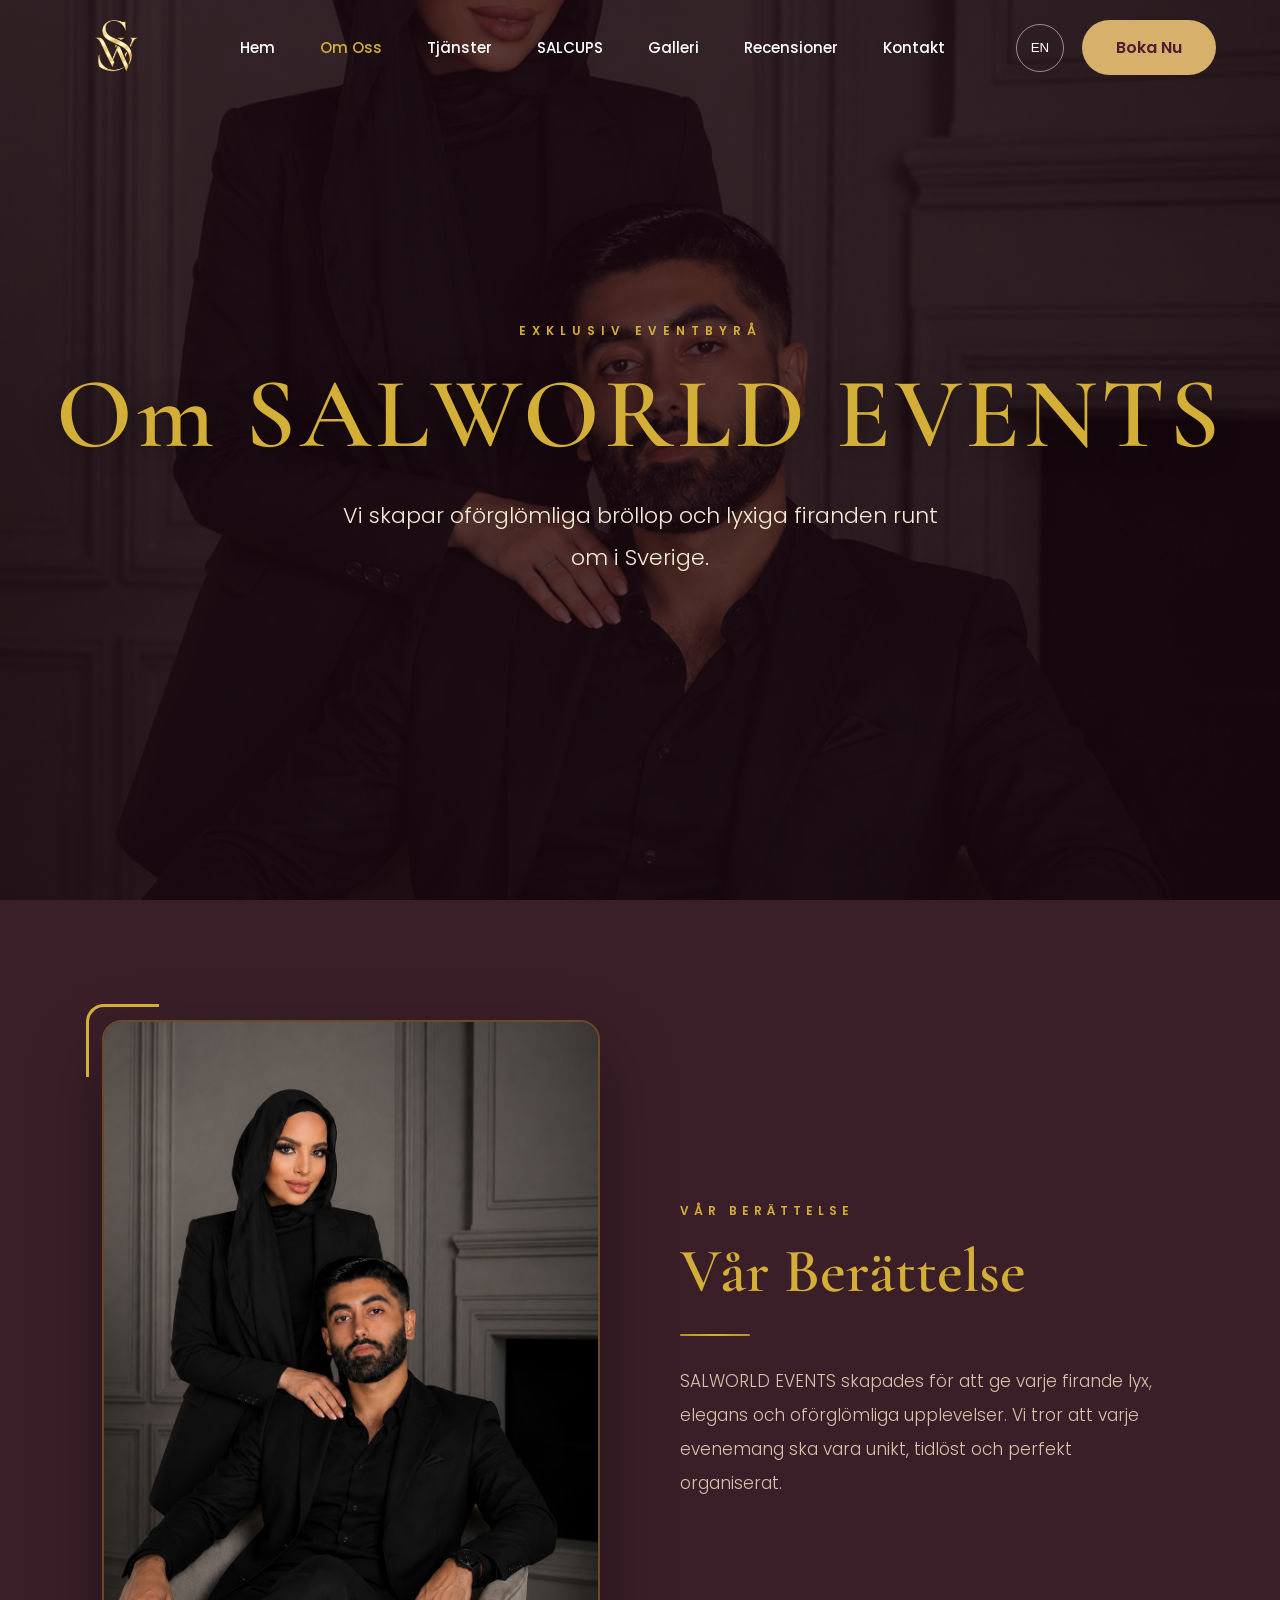
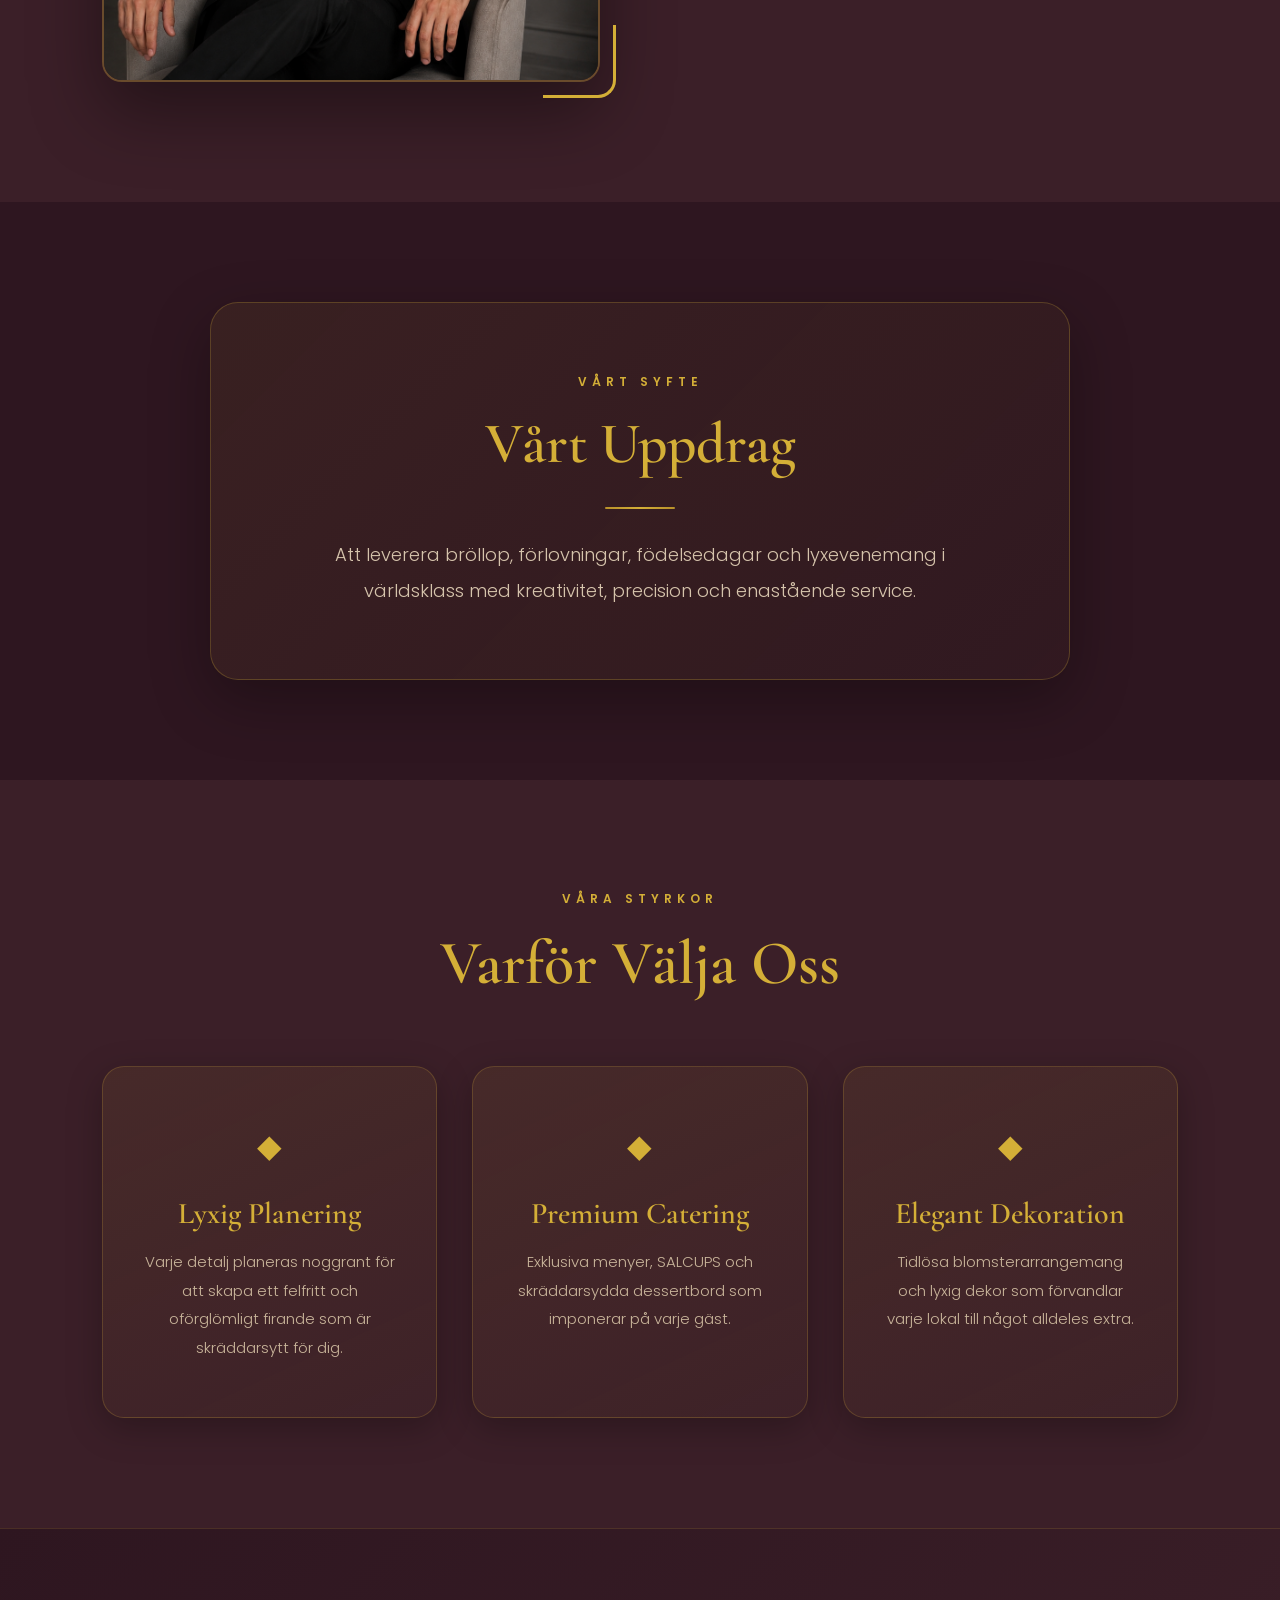
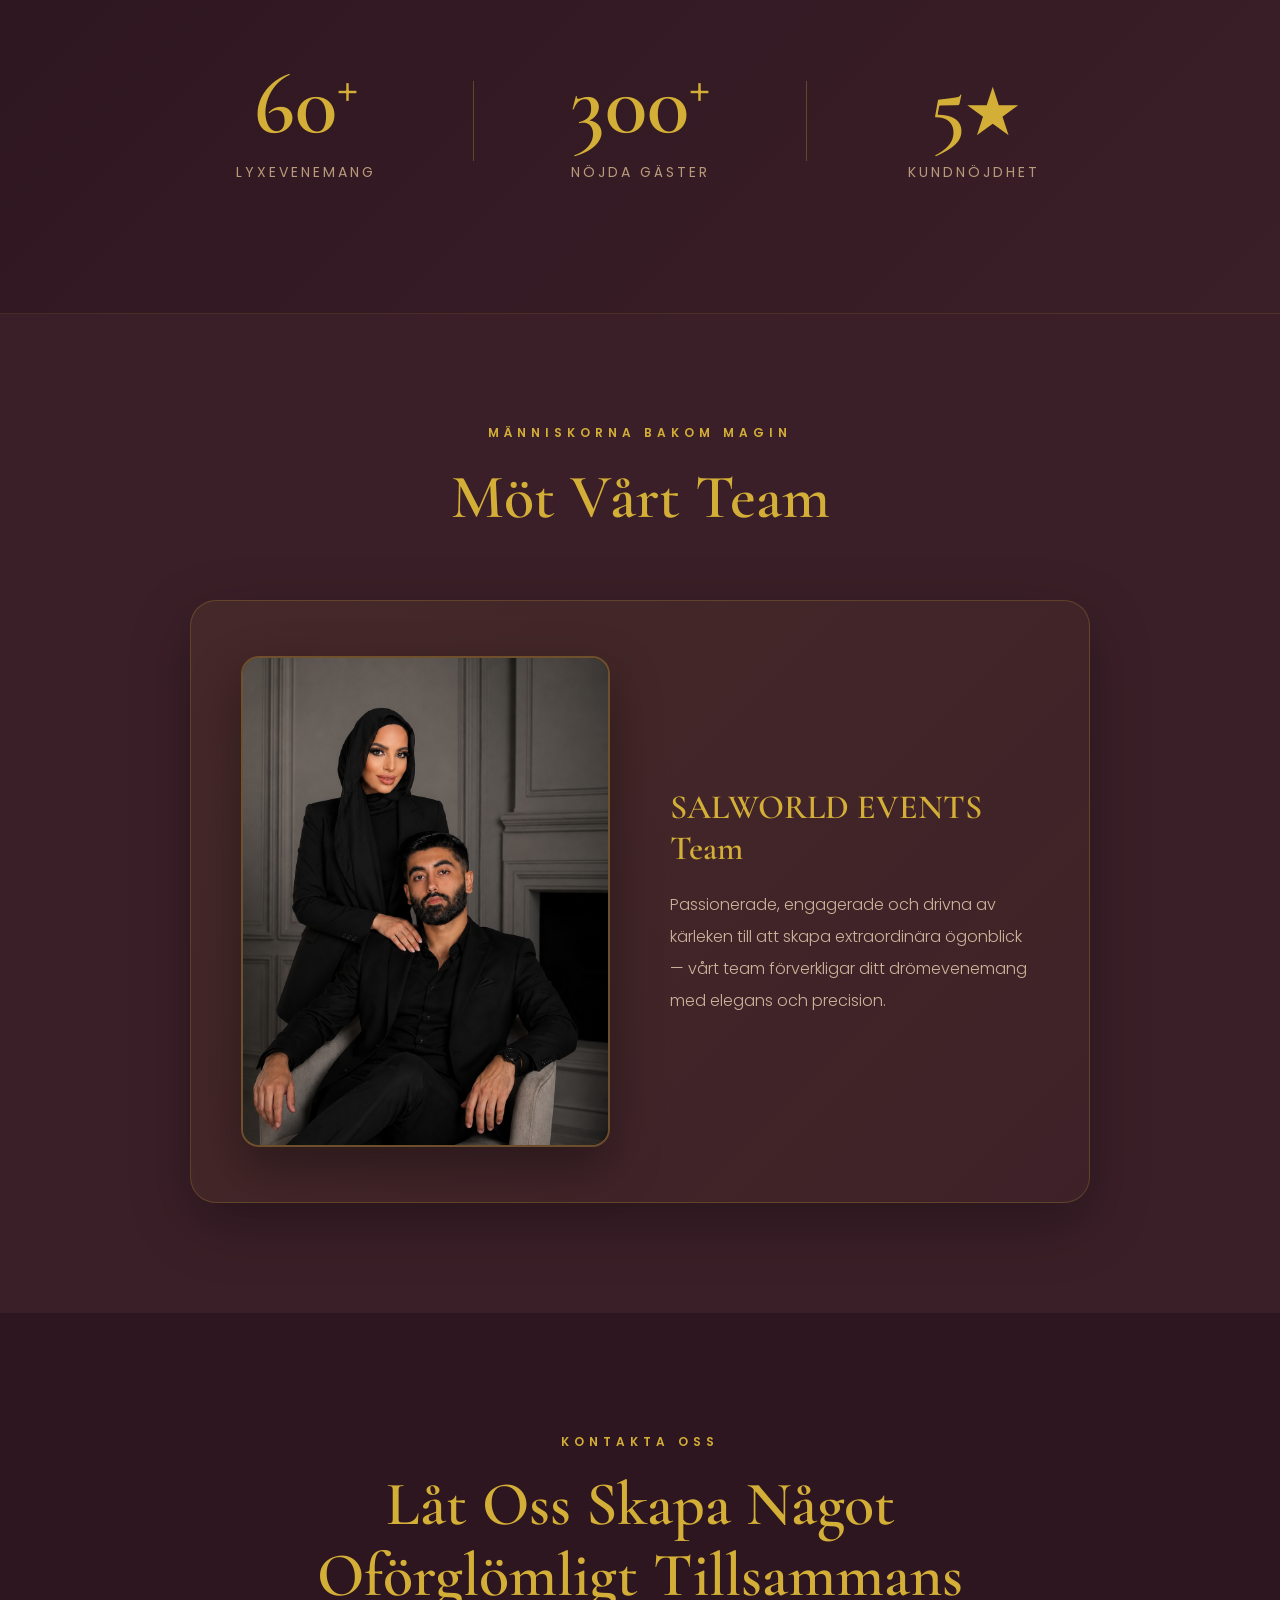
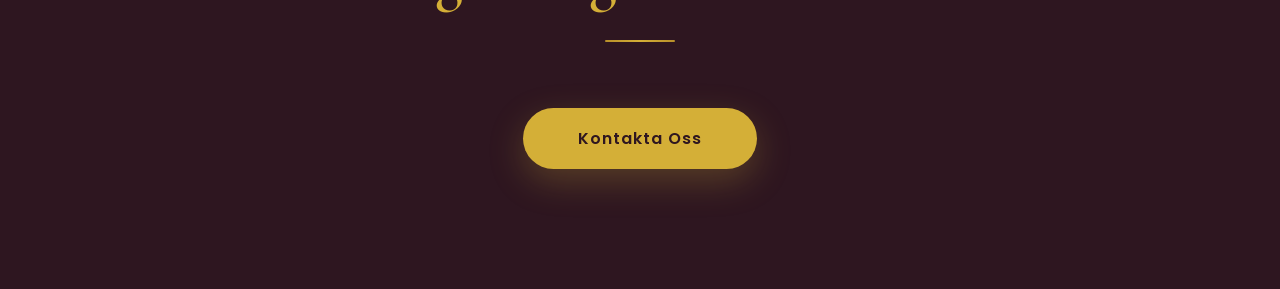
==== about.html @ 83ea6704 "Make Swedish the default site language and add English toggle" ====
<!DOCTYPE html>
<html lang="sv">

<head>
    <meta charset="UTF-8">
    <meta name="viewport" content="width=device-width, initial-scale=1.0">
    <title>Om Oss | SALWORLD EVENTS</title>
    <link rel="preconnect" href="https://fonts.googleapis.com">
    <link rel="preconnect" href="https://fonts.gstatic.com" crossorigin>
    <link href="https://fonts.googleapis.com/css2?family=Cormorant+Garamond:ital,wght@0,300;0,400;0,500;0,600;0,700;1,400&family=Poppins:wght@300;400;500;600&display=swap" rel="stylesheet">
    <link rel="stylesheet" href="css/style.css">
    <link rel="stylesheet" href="css/about.css">
</head>

<body data-lang="sv">

    <!-- HEADER -->
    <header id="header" class="header">
        <div class="container">

            <a href="index.html" class="logo">
                <img src="images/logo.png" alt="SALWORLD EVENTS">
            </a>

            <nav class="navbar" id="nav">
                <a href="index.html" data-sv="Hem" data-en="Home">Hem</a>
                <a href="about.html" class="active" data-sv="Om Oss" data-en="About Us">Om Oss</a>
                <a href="services.html" data-sv="Tjänster" data-en="Services">Tjänster</a>
                <a href="salcups.html" data-sv="SALCUPS" data-en="SALCUPS">SALCUPS</a>
                <a href="gallery.html" data-sv="Galleri" data-en="Gallery">Galleri</a>
                <a href="reviews.html" data-sv="Recensioner" data-en="Reviews">Recensioner</a>
                <a href="contact.html" data-sv="Kontakt" data-en="Contact">Kontakt</a>
            </nav>

            <div class="header-right">
                <button class="language-btn" id="language-toggle" type="button" aria-label="Switch language">EN</button>
                <a href="contact.html" class="book-btn" data-sv="Boka Nu" data-en="Book Now">Boka Nu</a>
            </div>

        </div>
    </header>

    <!-- 1. HERO -->
    <section class="ab-hero">
        <div class="ab-hero-overlay"></div>
        <div class="ab-hero-content reveal">
            <span class="ab-hero-eyebrow" data-sv="EXKLUSIV EVENTBYRÅ" data-en="LUXURY EVENT COMPANY">EXKLUSIV EVENTBYRÅ</span>
            <h1 data-sv="Om SALWORLD EVENTS" data-en="About SALWORLD EVENTS">Om SALWORLD EVENTS</h1>
            <p data-sv="Vi skapar oförglömliga bröllop och lyxiga firanden runt om i Sverige." data-en="We create unforgettable weddings and luxury celebrations across Sweden.">Vi skapar oförglömliga bröllop och lyxiga firanden runt om i Sverige.</p>
        </div>
    </section>

    <!-- 2. OUR STORY -->
    <section class="ab-story">
        <div class="ab-story-inner">

            <div class="ab-story-img reveal">
                <img src="images/general-manager.jpg" alt="Grundare">
            </div>

            <div class="ab-story-text reveal">
                <span class="ab-eyebrow" data-sv="VÅR BERÄTTELSE" data-en="OUR STORY">VÅR BERÄTTELSE</span>
                <h2 data-sv="Vår Berättelse" data-en="Our Story">Vår Berättelse</h2>
                <div class="ab-gold-line"></div>
                <p data-sv="SALWORLD EVENTS skapades för att ge varje firande lyx, elegans och oförglömliga upplevelser. Vi tror att varje evenemang ska vara unikt, tidlöst och perfekt organiserat." data-en="SALWORLD EVENTS was created to bring luxury, elegance and unforgettable experiences to every celebration. We believe every event should be unique, timeless and perfectly organized.">
                    SALWORLD EVENTS skapades för att ge varje firande lyx, elegans och oförglömliga
                    upplevelser. Vi tror att varje evenemang ska vara unikt, tidlöst och perfekt organiserat.
                </p>
            </div>

        </div>
    </section>

    <!-- 3. OUR MISSION -->
    <section class="ab-mission">
        <div class="ab-mission-card reveal">
            <span class="ab-eyebrow" data-sv="VÅRT SYFTE" data-en="OUR PURPOSE">VÅRT SYFTE</span>
            <h2 data-sv="Vårt Uppdrag" data-en="Our Mission">Vårt Uppdrag</h2>
            <div class="ab-gold-line"></div>
            <p data-sv="Att leverera bröllop, förlovningar, födelsedagar och lyxevenemang i världsklass med kreativitet, precision och enastående service." data-en="To deliver world-class weddings, engagements, birthdays and luxury events with creativity, precision and exceptional service.">
                Att leverera bröllop, förlovningar, födelsedagar och lyxevenemang i världsklass
                med kreativitet, precision och enastående service.
            </p>
        </div>
    </section>

    <!-- 4. WHY CHOOSE US -->
    <section class="ab-why">

        <div class="ab-section-header reveal">
            <span class="ab-eyebrow" data-sv="VÅRA STYRKOR" data-en="OUR STRENGTHS">VÅRA STYRKOR</span>
            <h2 data-sv="Varför Välja Oss" data-en="Why Choose Us">Varför Välja Oss</h2>
        </div>

        <div class="ab-why-grid">

            <div class="ab-why-card reveal">
                <div class="ab-why-icon">&#9670;</div>
                <h3 data-sv="Lyxig Planering" data-en="Luxury Planning">Lyxig Planering</h3>
                <p data-sv="Varje detalj planeras noggrant för att skapa ett felfritt och oförglömligt firande som är skräddarsytt för dig." data-en="Every detail is meticulously planned to create a flawless, unforgettable celebration tailored to you.">
                    Varje detalj planeras noggrant för att skapa ett felfritt och
                    oförglömligt firande som är skräddarsytt för dig.
                </p>
            </div>

            <div class="ab-why-card reveal">
                <div class="ab-why-icon">&#9670;</div>
                <h3 data-sv="Premium Catering" data-en="Premium Catering">Premium Catering</h3>
                <p data-sv="Exklusiva menyer, SALCUPS och skräddarsydda dessertbord som imponerar på varje gäst." data-en="Exquisite menus, SALCUPS and bespoke dessert tables crafted to delight every guest.">
                    Exklusiva menyer, SALCUPS och skräddarsydda dessertbord som
                    imponerar på varje gäst.
                </p>
            </div>

            <div class="ab-why-card reveal">
                <div class="ab-why-icon">&#9670;</div>
                <h3 data-sv="Elegant Dekoration" data-en="Elegant Decoration">Elegant Dekoration</h3>
                <p data-sv="Tidlösa blomsterarrangemang och lyxig dekor som förvandlar varje lokal till något alldeles extra." data-en="Timeless floral arrangements and luxury décor that transform every venue into something extraordinary.">
                    Tidlösa blomsterarrangemang och lyxig dekor som förvandlar
                    varje lokal till något alldeles extra.
                </p>
            </div>

        </div>

    </section>

    <!-- 5. NUMBERS -->
    <section class="ab-numbers">

        <div class="ab-numbers-inner">

            <div class="ab-stat reveal">
                <div class="ab-stat-number">
                    <span class="counter" data-target="100">0</span><span class="ab-plus">+</span>
                </div>
                <p data-sv="Lyxevenemang" data-en="Luxury Events">Lyxevenemang</p>
            </div>

            <div class="ab-stat-divider"></div>

            <div class="ab-stat reveal">
                <div class="ab-stat-number">
                    <span class="counter" data-target="500">0</span><span class="ab-plus">+</span>
                </div>
                <p data-sv="Nöjda Gäster" data-en="Happy Guests">Nöjda Gäster</p>
            </div>

            <div class="ab-stat-divider"></div>

            <div class="ab-stat reveal">
                <div class="ab-stat-number">
                    <span>5</span><span class="ab-star">&#9733;</span>
                </div>
                <p data-sv="Kundnöjdhet" data-en="Customer Satisfaction">Kundnöjdhet</p>
            </div>

        </div>

    </section>

    <!-- 6. MEET OUR TEAM -->
    <section class="ab-team">

        <div class="ab-section-header reveal">
            <span class="ab-eyebrow" data-sv="MÄNNISKORNA BAKOM MAGIN" data-en="THE PEOPLE BEHIND THE MAGIC">MÄNNISKORNA BAKOM MAGIN</span>
            <h2 data-sv="Möt Vårt Team" data-en="Meet Our Team">Möt Vårt Team</h2>
        </div>

        <div class="ab-team-card reveal">
            <div class="ab-team-img">
                <img src="images/general-manager.jpg" alt="Grundare">
            </div>
            <div class="ab-team-desc">
                <h3 data-sv="SALWORLD EVENTS Team" data-en="SALWORLD EVENTS Team">SALWORLD EVENTS Team</h3>
                <p data-sv="Passionerade, engagerade och drivna av kärleken till att skapa extraordinära ögonblick — vårt team förverkligar ditt drömevenemang med elegans och precision." data-en="Passionate, dedicated and driven by a love for creating extraordinary moments — our team brings your dream event to life with elegance and precision.">
                    Passionerade, engagerade och drivna av kärleken till att skapa extraordinära
                    ögonblick — vårt team förverkligar ditt drömevenemang med elegans och precision.
                </p>
            </div>
        </div>

    </section>

    <!-- 7. CTA -->
    <section class="ab-cta">
        <div class="ab-cta-inner reveal">
            <span class="ab-eyebrow" data-sv="KONTAKTA OSS" data-en="GET IN TOUCH">KONTAKTA OSS</span>
            <h2 data-sv="Låt Oss Skapa Något Oförglömligt Tillsammans" data-en="Let's Create Something Unforgettable Together">Låt Oss Skapa Något Oförglömligt Tillsammans</h2>
            <div class="ab-gold-line"></div>
            <a href="contact.html" class="ab-cta-btn" data-sv="Kontakta Oss" data-en="Contact Us">Kontakta Oss</a>
        </div>
    </section>

    <script src="js/script.js"></script>

    <script>
        // Counter animation
        function animateCounters() {
            document.querySelectorAll('.counter').forEach(function(el) {
                var target = parseInt(el.getAttribute('data-target'), 10);
                var duration = 1800;
                var start = null;
                function step(ts) {
                    if (!start) start = ts;
                    var progress = Math.min((ts - start) / duration, 1);
                    el.textContent = Math.floor(progress * target);
                    if (progress < 1) requestAnimationFrame(step);
                    else el.textContent = target;
                }
                requestAnimationFrame(step);
            });
        }

        // Intersection Observer for .reveal fade-in
        var revealObserver = new IntersectionObserver(function(entries) {
            entries.forEach(function(entry) {
                if (entry.isIntersecting) {
                    entry.target.classList.add('visible');
                    revealObserver.unobserve(entry.target);
                }
            });
        }, { threshold: 0.15 });

        document.querySelectorAll('.reveal').forEach(function(el) {
            revealObserver.observe(el);
        });

        // Trigger counter when numbers section enters viewport
        var numbered = false;
        var numbersObserver = new IntersectionObserver(function(entries) {
            entries.forEach(function(entry) {
                if (entry.isIntersecting && !numbered) {
                    numbered = true;
                    animateCounters();
                }
            });
        }, { threshold: 0.3 });

        var numbersSection = document.querySelector('.ab-numbers');
        if (numbersSection) numbersObserver.observe(numbersSection);
    </script>

</body>
</html>
---- css/style.css ----
/* =====================================
‏   RESET
===================================== */

*{
    margin:0;
    padding:0;
    box-sizing:border-box;
}

html{
    scroll-behavior:smooth;
}

body{
    font-family:'Poppins',sans-serif;
    background:#f7f3ef;
    color:#fff;
    overflow-x:hidden;
}

a{
    text-decoration:none;
}

img{
    display:block;
    max-width:100%;
}

.container{
    width:90%;
    max-width:1400px;
    margin:auto;
}

/* =====================================
   HEADER
===================================== */

.header{

    position:fixed;

    top:0;
    left:0;

    width:100%;

    z-index:1000;

    transition:.45s;

}

.header.scrolled{

    background:rgba(73,28,42,.92);

    backdrop-filter:blur(18px);

    box-shadow:0 10px 35px rgba(0,0,0,.18);

}

.header .container{

    height:95px;

    display:flex;

    justify-content:space-between;

    align-items:center;

}

.logo img{

    height:70px;

}

.navbar{

    display:flex;

    gap:45px;

}

.navbar a{

    color:#fff;

    font-size:15px;

    font-weight:500;

    transition:.35s;

}

.navbar a:hover{

    color:#d7b06b;

}

.header-right{

    display:flex;

    align-items:center;

    gap:18px;

}

.language-btn{

    background:transparent;

    border:1px solid rgba(255,255,255,.5);

    color:#fff;

    width:48px;

    height:48px;

    border-radius:50%;

    cursor:pointer;

    transition:.35s;

}

.language-btn:hover{

    background:#d7b06b;

    border-color:#d7b06b;

    color:#4b1f2e;

}

.book-btn{

    background:#d7b06b;

    color:#4b1f2e;

    padding:15px 34px;

    border-radius:40px;

    font-weight:600;

    transition:.35s;

}

.book-btn:hover{

    transform:translateY(-2px);

    background:#e6c584;

}

/* =====================================
   HERO
===================================== */

.hero{

    position:relative;

    width:100%;

    height:100vh;

    overflow:hidden;

    display:flex;

    justify-content:center;

    align-items:center;

    text-align:center;

}

.hero-video{
    position:absolute;
    inset:0;
    width:100%;
    height:100%;
    object-fit:cover;
    z-index:1;
}

.hero-overlay{
    position:absolute;
    inset:0;
    background:rgba(75,31,46,.30);
    z-index:2;
}

.hero-content{
    position:relative;
    z-index:3;
}

.hero-logo{
    width:180px;
    margin:0 auto 35px;
    display:block;
}
.hero h1{

    font-family:'Cormorant Garamond',serif;

    font-size:95px;

    font-weight:600;

    letter-spacing:10px;

    color:#E5C67A;

    margin-bottom:25px;

    text-transform:uppercase;

    text-shadow:0 5px 30px rgba(0,0,0,.35);

}

.hero p{

    width:80%;

    margin:auto;

    color:#F6E8D8;

    font-size:22px;

    line-height:1.8;

    margin-bottom:45px;

    font-weight:300;

}

.hero-btn{

    display:inline-block;

    background:#D4AF63;

    color:#4B1F2E;

    padding:18px 50px;

    border-radius:50px;

    font-size:16px;

    font-weight:600;

    transition:.35s;

    box-shadow:0 12px 35px rgba(0,0,0,.25);

}

.hero-btn:hover{

    transform:translateY(-5px);

    background:#E5C67A;

}

/* ===========================
   ANIMATIONS
=========================== */

.hero-logo{

    animation:fadeDown 1.2s ease;

}

.hero h1{

    animation:fadeUp 1.4s ease;

}

.hero p{

    animation:fadeUp 1.8s ease;

}

.hero-btn{

    animation:fadeUp 2.2s ease;

}

@keyframes fadeDown{

    from{

        opacity:0;

        transform:translateY(-50px);

    }

    to{

        opacity:1;

        transform:translateY(0);

    }

}

@keyframes fadeUp{

    from{

        opacity:0;

        transform:translateY(60px);

    }

    to{

        opacity:1;

        transform:translateY(0);

    }

}

/* =====================================
   ABOUT SECTION (homepage)
===================================== */

.about-section {
    background: #3B1F28;
    padding: 120px 0;
}

.about-grid {
    display: grid;
    grid-template-columns: 1fr 1fr;
    gap: 80px;
    align-items: center;
}

.about-img {
    position: relative;
}

.about-img::before {
    content: "";
    position: absolute;
    top: -16px;
    left: -16px;
    width: 65px;
    height: 65px;
    border-top: 3px solid #D4AF37;
    border-left: 3px solid #D4AF37;
    border-radius: 16px 0 0 0;
    z-index: 1;
}

.about-img::after {
    content: "";
    position: absolute;
    bottom: -16px;
    right: -16px;
    width: 65px;
    height: 65px;
    border-bottom: 3px solid #D4AF37;
    border-right: 3px solid #D4AF37;
    border-radius: 0 0 16px 0;
    z-index: 1;
}

.about-img img {
    width: 100%;
    border-radius: 20px;
    display: block;
    border: 2px solid rgba(212,175,55,.3);
    box-shadow: 0 30px 70px rgba(0,0,0,.4);
    transition: transform .5s ease;
}

.about-img img:hover {
    transform: scale(1.02);
}

.section-eyebrow {
    display: block;
    font-family: 'Poppins', sans-serif;
    font-size: 12px;
    font-weight: 600;
    letter-spacing: 5px;
    color: #D4AF37;
    text-transform: uppercase;
    margin-bottom: 18px;
}

.about-text h2 {
    font-family: 'Cormorant Garamond', serif;
    font-size: clamp(38px, 4.5vw, 58px);
    font-weight: 600;
    color: #D4AF37;
    line-height: 1.1;
}

.gold-divider {
    width: 70px;
    height: 2px;
    background: linear-gradient(90deg, #b8902a, #D4AF37, #b8902a);
    border-radius: 50px;
    margin: 28px 0;
}

.about-lead {
    font-family: 'Poppins', sans-serif;
    font-size: 19px;
    font-weight: 300;
    line-height: 1.9;
    color: #F0E3CC;
    margin-bottom: 20px;
}

.about-body {
    font-family: 'Poppins', sans-serif;
    font-size: 15px;
    font-weight: 300;
    line-height: 2;
    color: #C4AA8A;
    margin-bottom: 38px;
}

.about-link {
    display: inline-block;
    font-family: 'Poppins', sans-serif;
    font-size: 14px;
    font-weight: 600;
    letter-spacing: 1px;
    color: #2E1620;
    background: #D4AF37;
    padding: 14px 38px;
    border-radius: 40px;
    transition: transform .3s ease, background .3s ease, box-shadow .3s ease;
    box-shadow: 0 10px 30px rgba(212,175,55,.25);
}

.about-link:hover {
    background: #e8c84e;
    transform: translateY(-3px);
    box-shadow: 0 18px 45px rgba(212,175,55,.35);
}

@media (max-width: 900px) {
    .about-grid {
        grid-template-columns: 1fr;
        gap: 48px;
    }
}
---- css/about.css ----
/* =============================================
   ABOUT PAGE — Luxury Styles
   Palette: Burgundy #3B1F28 | Gold #D4AF37
   Font: Cormorant Garamond + Poppins
============================================= */

/* Override body background for about page */
body {
    background: #3B1F28;
    color: #F6EDD8;
}

/* Active nav link */
.navbar a.active {
    color: #D4AF37;
}

/* ── Shared helpers ── */
.ab-eyebrow {
    display: block;
    font-family: 'Poppins', sans-serif;
    font-size: 12px;
    font-weight: 600;
    letter-spacing: 5px;
    color: #D4AF37;
    text-transform: uppercase;
    margin-bottom: 18px;
}

.ab-gold-line {
    width: 70px;
    height: 2px;
    background: linear-gradient(90deg, #b8902a, #D4AF37, #b8902a);
    border-radius: 50px;
    margin: 28px 0;
}

/* Reveal animation */
.reveal {
    opacity: 0;
    transform: translateY(40px);
    transition: opacity 0.75s ease, transform 0.75s ease;
}

.reveal.visible {
    opacity: 1;
    transform: translateY(0);
}

/* =============================================
   1. HERO
============================================= */
.ab-hero {
    position: relative;
    width: 100%;
    height: 100vh;
    min-height: 600px;
    display: flex;
    justify-content: center;
    align-items: center;
    text-align: center;
    background: url('../images/general-manager.jpg') center center / cover no-repeat;
}

.ab-hero-overlay {
    position: absolute;
    inset: 0;
    background: rgba(30, 10, 18, 0.72);
}

.ab-hero-content {
    position: relative;
    z-index: 2;
    padding: 0 24px;
}

.ab-hero-eyebrow {
    display: block;
    font-family: 'Poppins', sans-serif;
    font-size: 12px;
    font-weight: 600;
    letter-spacing: 6px;
    color: #D4AF37;
    text-transform: uppercase;
    margin-bottom: 22px;
}

.ab-hero-content h1 {
    font-family: 'Cormorant Garamond', serif;
    font-size: clamp(52px, 8vw, 100px);
    font-weight: 600;
    letter-spacing: 4px;
    color: #D4AF37;
    text-shadow: 0 4px 30px rgba(0, 0, 0, 0.45);
    margin-bottom: 28px;
    line-height: 1.05;
}

.ab-hero-content p {
    font-family: 'Poppins', sans-serif;
    font-size: clamp(16px, 2vw, 22px);
    font-weight: 300;
    color: #F6EDD8;
    max-width: 620px;
    margin: 0 auto;
    line-height: 1.9;
}

/* =============================================
   2. OUR STORY
============================================= */
.ab-story {
    background: #3B1F28;
    padding: 120px 8%;
}

.ab-story-inner {
    max-width: 1280px;
    margin: 0 auto;
    display: grid;
    grid-template-columns: 1fr 1fr;
    gap: 80px;
    align-items: center;
}

.ab-story-img {
    position: relative;
}

.ab-story-img::before {
    content: "";
    position: absolute;
    top: -16px;
    left: -16px;
    width: 70px;
    height: 70px;
    border-top: 3px solid #D4AF37;
    border-left: 3px solid #D4AF37;
    border-radius: 18px 0 0 0;
    z-index: 1;
}

.ab-story-img::after {
    content: "";
    position: absolute;
    bottom: -16px;
    right: -16px;
    width: 70px;
    height: 70px;
    border-bottom: 3px solid #D4AF37;
    border-right: 3px solid #D4AF37;
    border-radius: 0 0 18px 0;
    z-index: 1;
}

.ab-story-img img {
    width: 100%;
    border-radius: 20px;
    display: block;
    border: 2px solid rgba(212, 175, 55, 0.3);
    box-shadow: 0 30px 70px rgba(0, 0, 0, 0.4);
    transition: transform 0.5s ease;
}

.ab-story-img img:hover {
    transform: scale(1.02);
}

.ab-story-text h2 {
    font-family: 'Cormorant Garamond', serif;
    font-size: clamp(40px, 5vw, 62px);
    font-weight: 600;
    color: #D4AF37;
    line-height: 1.1;
}

.ab-story-text p {
    font-family: 'Poppins', sans-serif;
    font-size: 17px;
    font-weight: 300;
    line-height: 2;
    color: #D6C4AC;
}

/* =============================================
   3. OUR MISSION
============================================= */
.ab-mission {
    background: #2E1620;
    padding: 100px 8%;
}

.ab-mission-card {
    max-width: 860px;
    margin: 0 auto;
    text-align: center;
    background: linear-gradient(135deg, rgba(212, 175, 55, 0.07), rgba(212, 175, 55, 0.02));
    border: 1px solid rgba(212, 175, 55, 0.25);
    border-radius: 28px;
    padding: 70px 60px;
    box-shadow: 0 20px 60px rgba(0, 0, 0, 0.3);
}

.ab-mission-card .ab-gold-line {
    margin: 28px auto;
}

.ab-mission-card h2 {
    font-family: 'Cormorant Garamond', serif;
    font-size: clamp(38px, 4.5vw, 58px);
    font-weight: 600;
    color: #D4AF37;
}

.ab-mission-card p {
    font-family: 'Poppins', sans-serif;
    font-size: 18px;
    font-weight: 300;
    line-height: 2;
    color: #D6C4AC;
    max-width: 680px;
    margin: 0 auto;
}

/* =============================================
   4. WHY CHOOSE US
============================================= */
.ab-why {
    background: #3B1F28;
    padding: 110px 8%;
}

.ab-section-header {
    text-align: center;
    margin-bottom: 65px;
}

.ab-section-header h2 {
    font-family: 'Cormorant Garamond', serif;
    font-size: clamp(40px, 5vw, 62px);
    font-weight: 600;
    color: #D4AF37;
    margin-top: 8px;
}

.ab-why-grid {
    max-width: 1280px;
    margin: 0 auto;
    display: grid;
    grid-template-columns: repeat(3, 1fr);
    gap: 35px;
}

.ab-why-card {
    background: linear-gradient(155deg, rgba(212, 175, 55, 0.08), rgba(212, 175, 55, 0.02));
    border: 1px solid rgba(212, 175, 55, 0.22);
    border-radius: 22px;
    padding: 55px 40px;
    text-align: center;
    transition: transform 0.4s ease, box-shadow 0.4s ease;
    box-shadow: 0 10px 35px rgba(0, 0, 0, 0.25);
}

.ab-why-card:hover {
    transform: translateY(-12px);
    box-shadow: 0 25px 60px rgba(0, 0, 0, 0.35);
}

.ab-why-icon {
    font-size: 32px;
    color: #D4AF37;
    margin-bottom: 25px;
    display: block;
}

.ab-why-card h3 {
    font-family: 'Cormorant Garamond', serif;
    font-size: 30px;
    font-weight: 600;
    color: #D4AF37;
    margin-bottom: 16px;
}

.ab-why-card p {
    font-family: 'Poppins', sans-serif;
    font-size: 15px;
    font-weight: 300;
    line-height: 1.9;
    color: #C8B49A;
}

/* =============================================
   5. NUMBERS
============================================= */
.ab-numbers {
    background: linear-gradient(135deg, #2E1620, #3B1F28);
    padding: 100px 8%;
    border-top: 1px solid rgba(212, 175, 55, 0.15);
    border-bottom: 1px solid rgba(212, 175, 55, 0.15);
}

.ab-numbers-inner {
    max-width: 1000px;
    margin: 0 auto;
    display: flex;
    justify-content: center;
    align-items: center;
    gap: 0;
    flex-wrap: wrap;
}

.ab-stat {
    flex: 1;
    min-width: 180px;
    text-align: center;
    padding: 30px 20px;
}

.ab-stat-number {
    font-family: 'Cormorant Garamond', serif;
    font-size: clamp(56px, 7vw, 88px);
    font-weight: 600;
    color: #D4AF37;
    line-height: 1;
    margin-bottom: 14px;
}

.ab-plus {
    font-size: 0.6em;
    vertical-align: super;
    color: #D4AF37;
}

.ab-star {
    color: #D4AF37;
    font-size: 0.65em;
    vertical-align: middle;
}

.ab-stat p {
    font-family: 'Poppins', sans-serif;
    font-size: 14px;
    font-weight: 400;
    letter-spacing: 3px;
    text-transform: uppercase;
    color: #B89B7A;
}

.ab-stat-divider {
    width: 1px;
    height: 80px;
    background: rgba(212, 175, 55, 0.3);
    flex-shrink: 0;
}

/* =============================================
   6. MEET OUR TEAM
============================================= */
.ab-team {
    background: #3B1F28;
    padding: 110px 8%;
}

.ab-team-card {
    max-width: 900px;
    margin: 0 auto;
    display: grid;
    grid-template-columns: 1fr 1fr;
    gap: 60px;
    align-items: center;
    background: linear-gradient(135deg, rgba(212, 175, 55, 0.07), rgba(212, 175, 55, 0.02));
    border: 1px solid rgba(212, 175, 55, 0.22);
    border-radius: 26px;
    padding: 55px 50px;
    box-shadow: 0 20px 60px rgba(0, 0, 0, 0.3);
}

.ab-team-img img {
    width: 100%;
    border-radius: 18px;
    display: block;
    border: 2px solid rgba(212, 175, 55, 0.3);
    box-shadow: 0 20px 50px rgba(0, 0, 0, 0.35);
}

.ab-team-desc h3 {
    font-family: 'Cormorant Garamond', serif;
    font-size: 34px;
    font-weight: 600;
    color: #D4AF37;
    margin-bottom: 20px;
}

.ab-team-desc p {
    font-family: 'Poppins', sans-serif;
    font-size: 16px;
    font-weight: 300;
    line-height: 2;
    color: #C8B49A;
}

/* =============================================
   7. CTA
============================================= */
.ab-cta {
    background: #2E1620;
    padding: 120px 8%;
    text-align: center;
}

.ab-cta-inner {
    max-width: 760px;
    margin: 0 auto;
}

.ab-cta-inner .ab-gold-line {
    margin: 28px auto;
}

.ab-cta-inner h2 {
    font-family: 'Cormorant Garamond', serif;
    font-size: clamp(36px, 5vw, 62px);
    font-weight: 600;
    color: #D4AF37;
    line-height: 1.15;
    margin-bottom: 10px;
}

.ab-cta-btn {
    display: inline-block;
    background: #D4AF37;
    color: #2E1620;
    padding: 18px 55px;
    border-radius: 50px;
    font-family: 'Poppins', sans-serif;
    font-size: 16px;
    font-weight: 600;
    letter-spacing: 1px;
    transition: transform 0.3s ease, background 0.3s ease, box-shadow 0.3s ease;
    box-shadow: 0 12px 35px rgba(212, 175, 55, 0.25);
    margin-top: 38px;
}

.ab-cta-btn:hover {
    background: #e8c84e;
    transform: translateY(-4px);
    box-shadow: 0 20px 50px rgba(212, 175, 55, 0.35);
}

/* =============================================
   RESPONSIVE
============================================= */
@media (max-width: 960px) {

    .ab-story-inner {
        grid-template-columns: 1fr;
        gap: 50px;
    }

    .ab-why-grid {
        grid-template-columns: 1fr;
    }

    .ab-team-card {
        grid-template-columns: 1fr;
        padding: 40px 30px;
    }

    .ab-stat-divider {
        display: none;
    }

    .ab-numbers-inner {
        gap: 10px;
    }

    .ab-mission-card {
        padding: 50px 30px;
    }
}
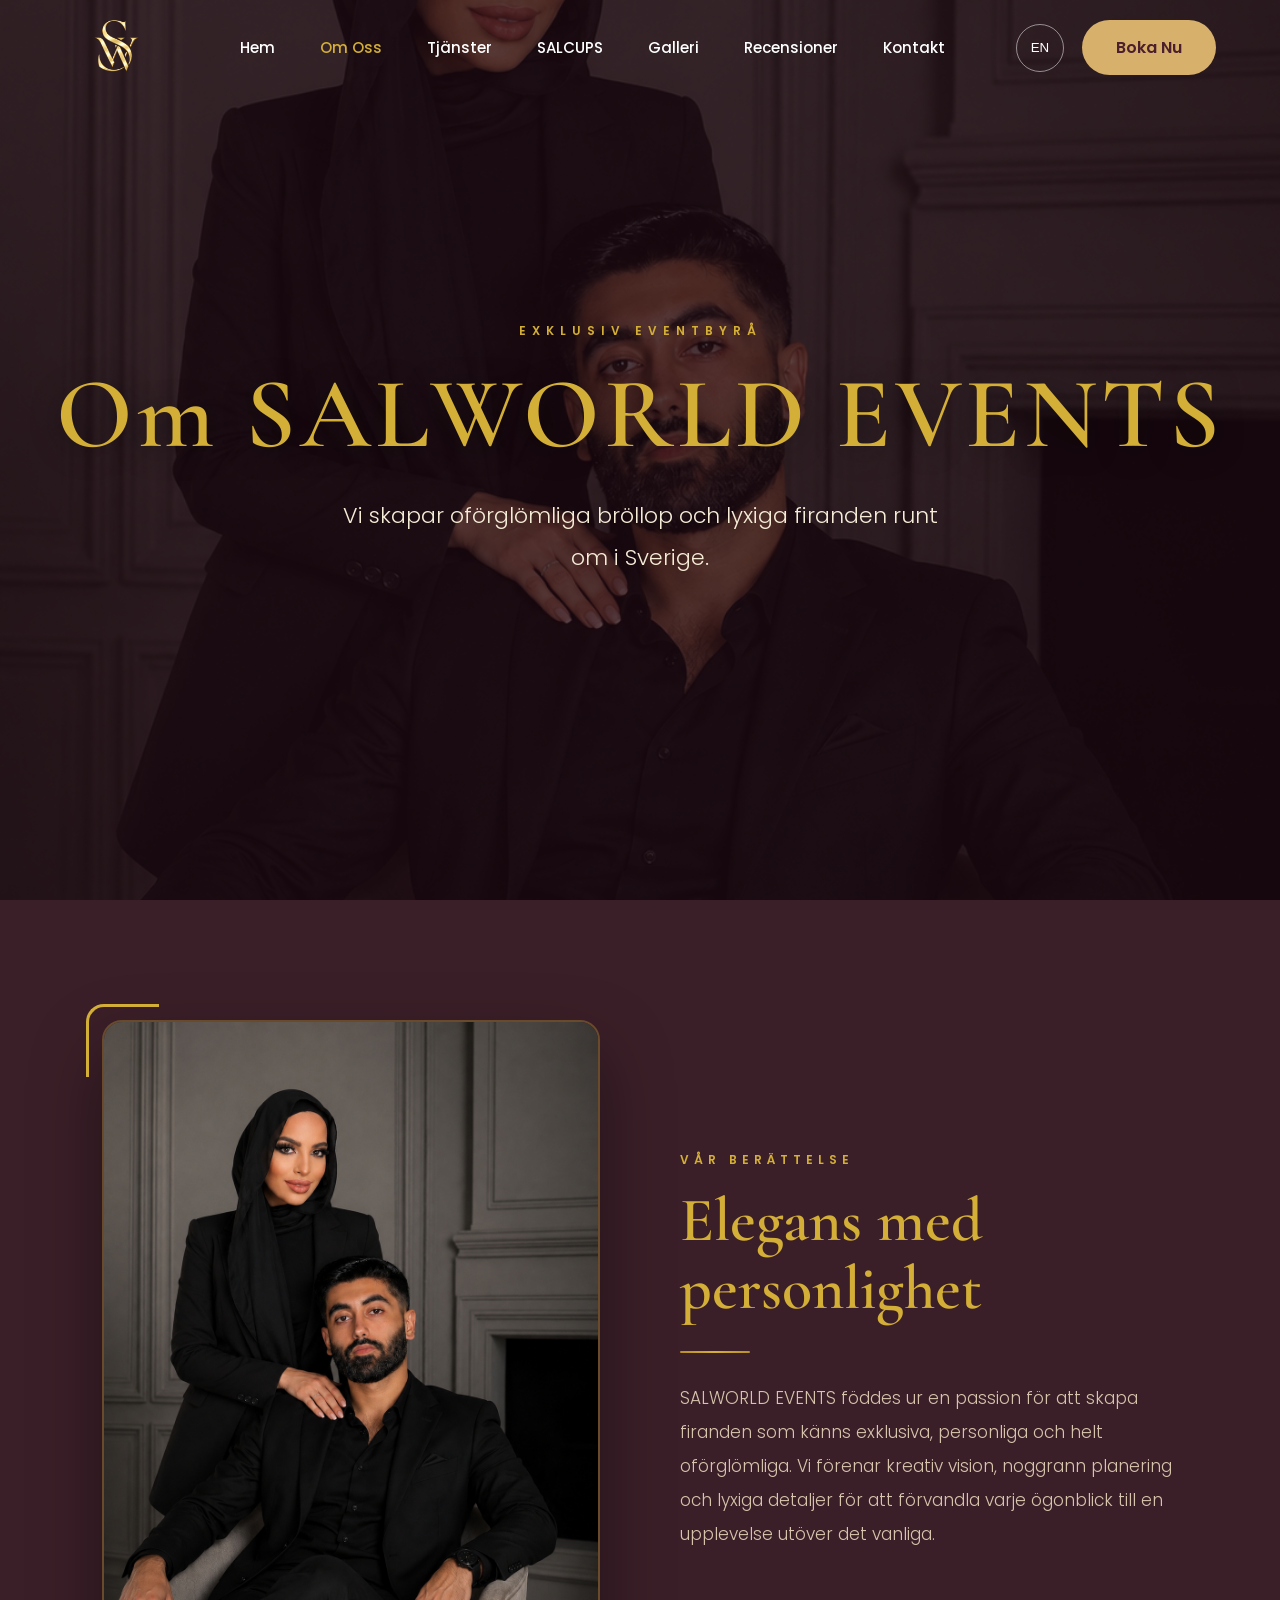
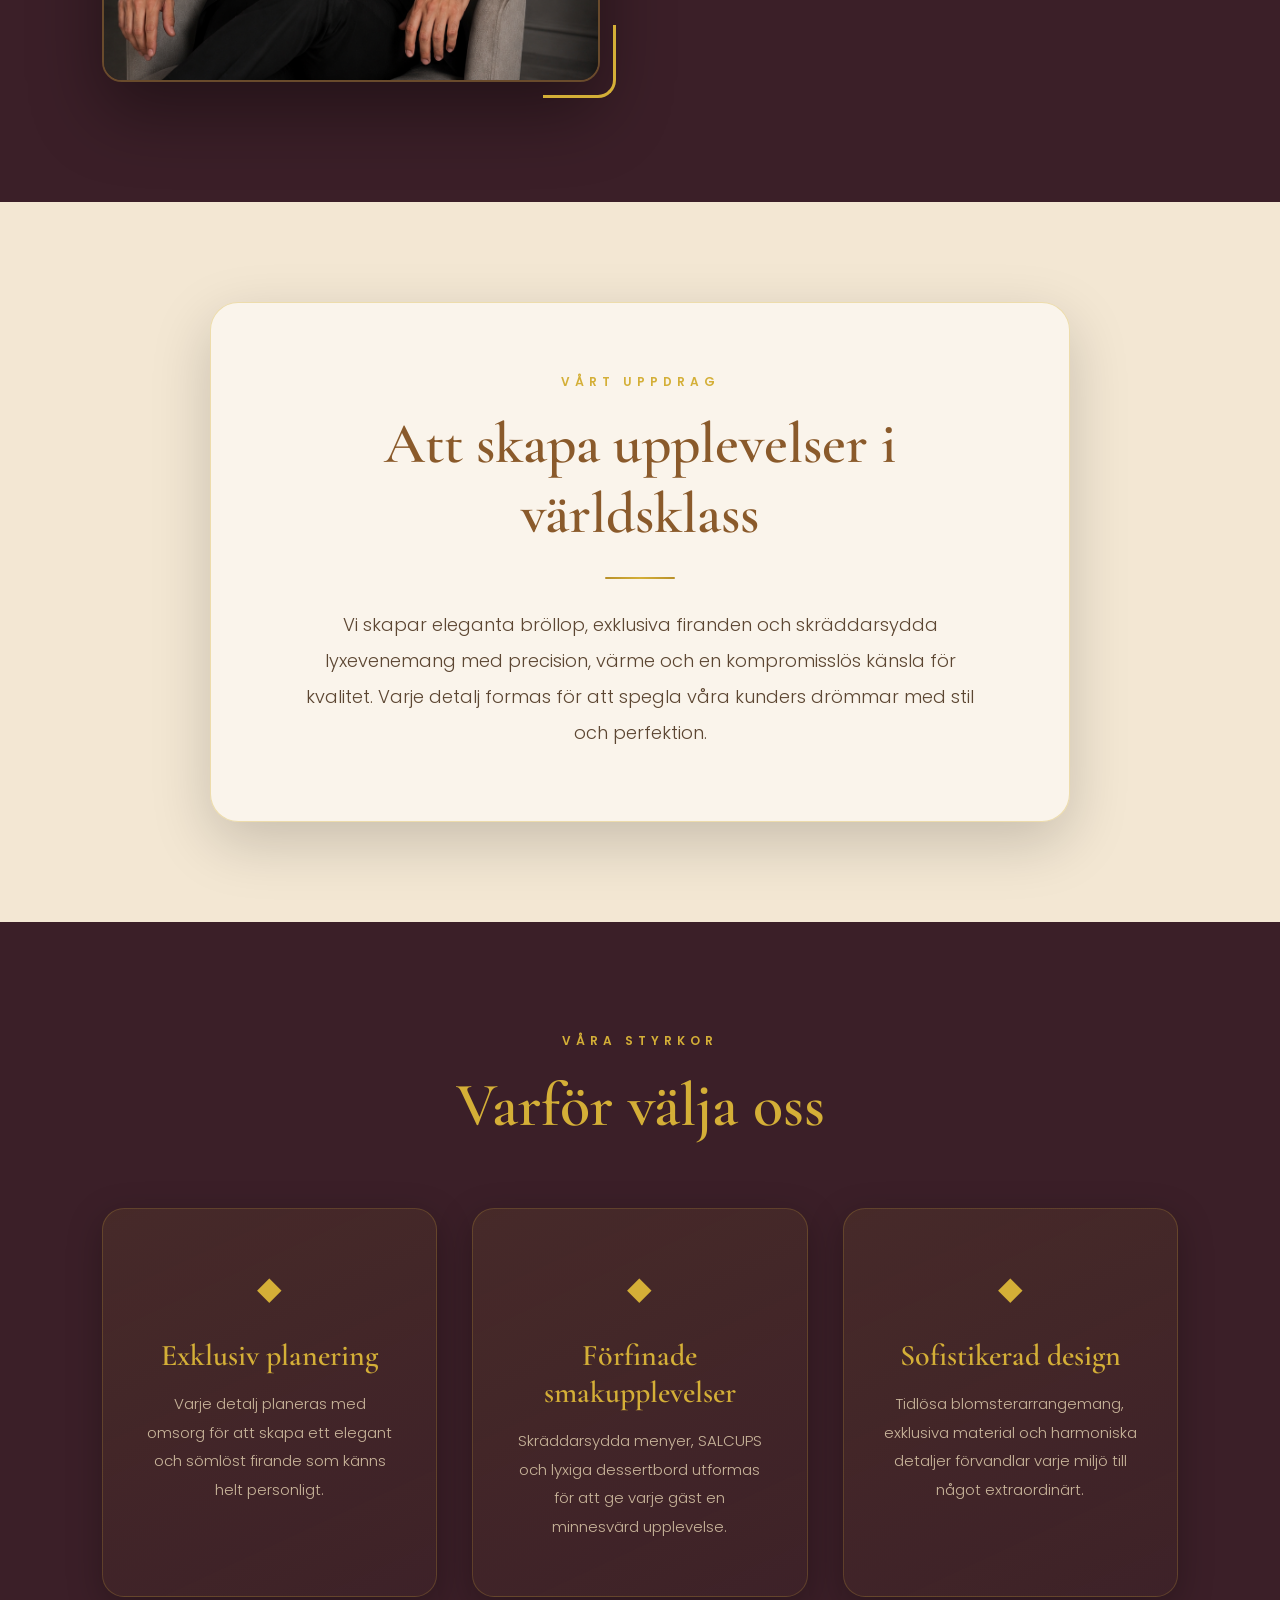
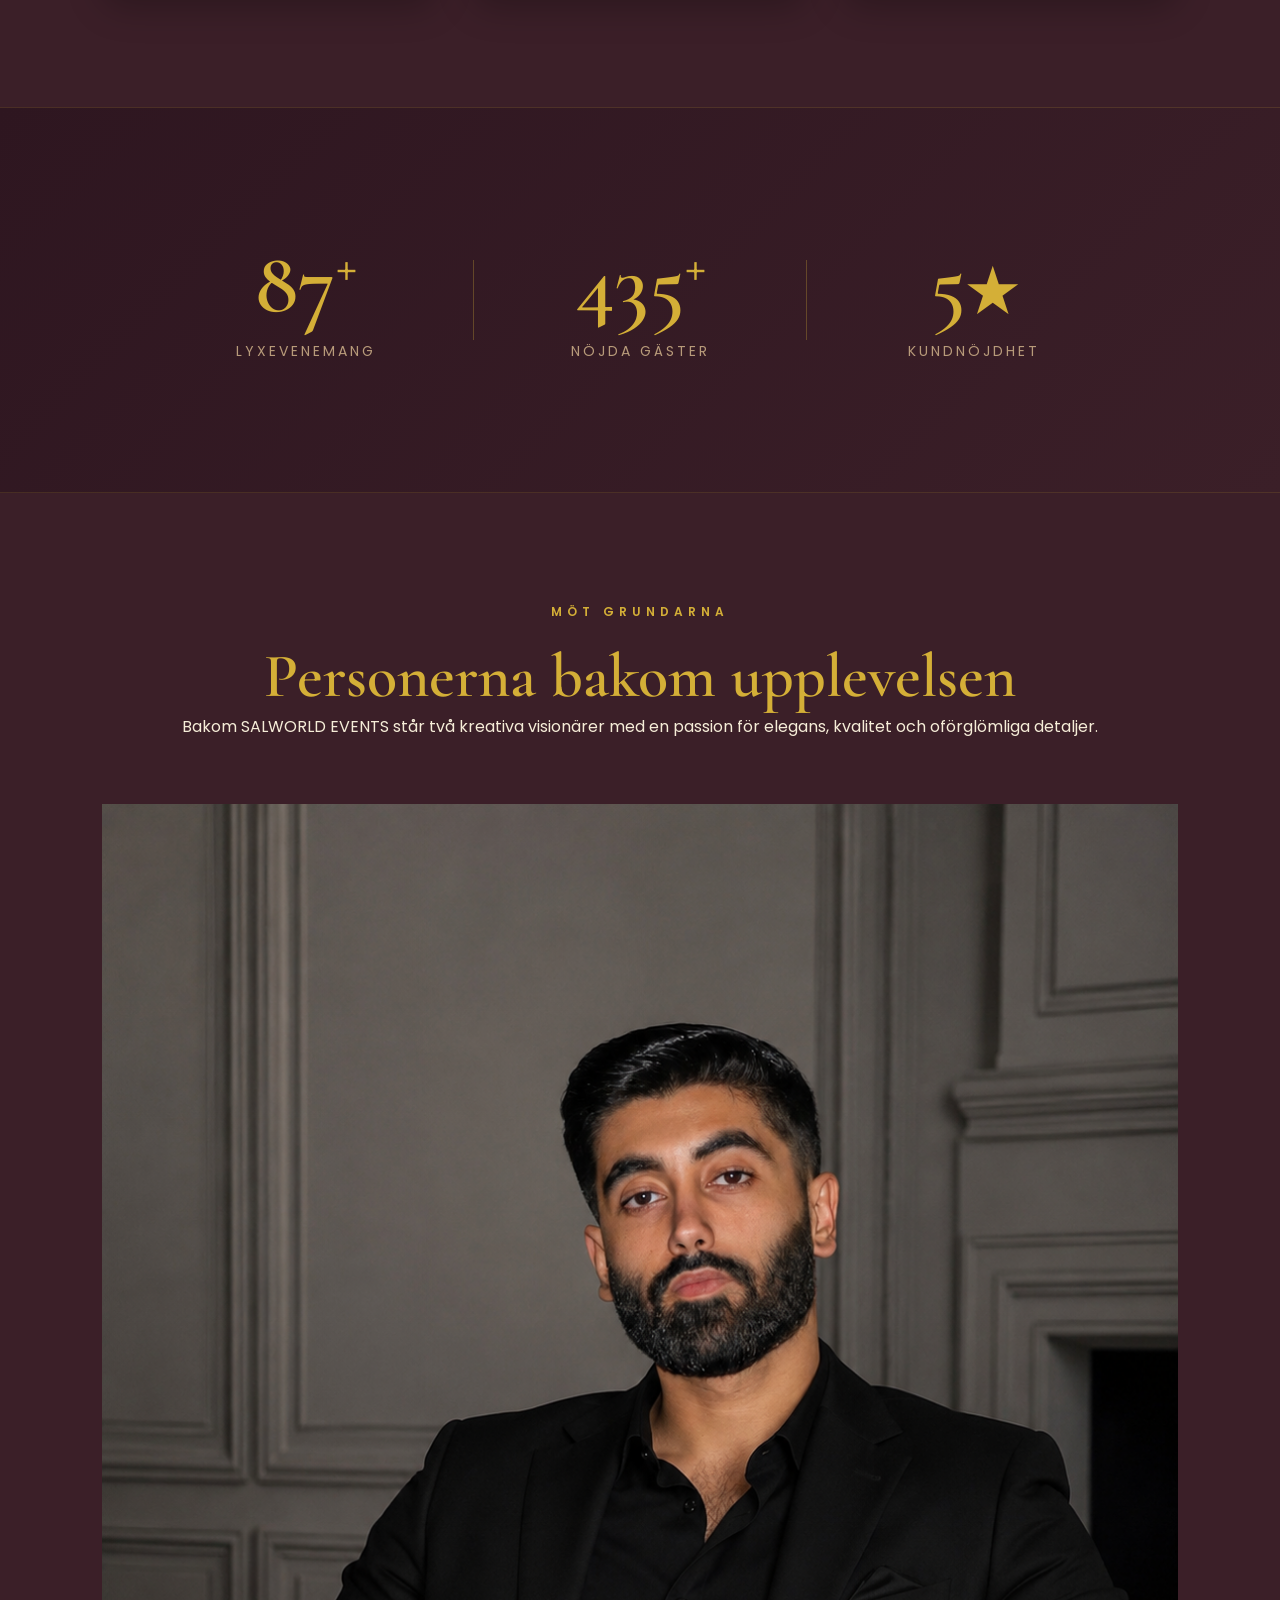
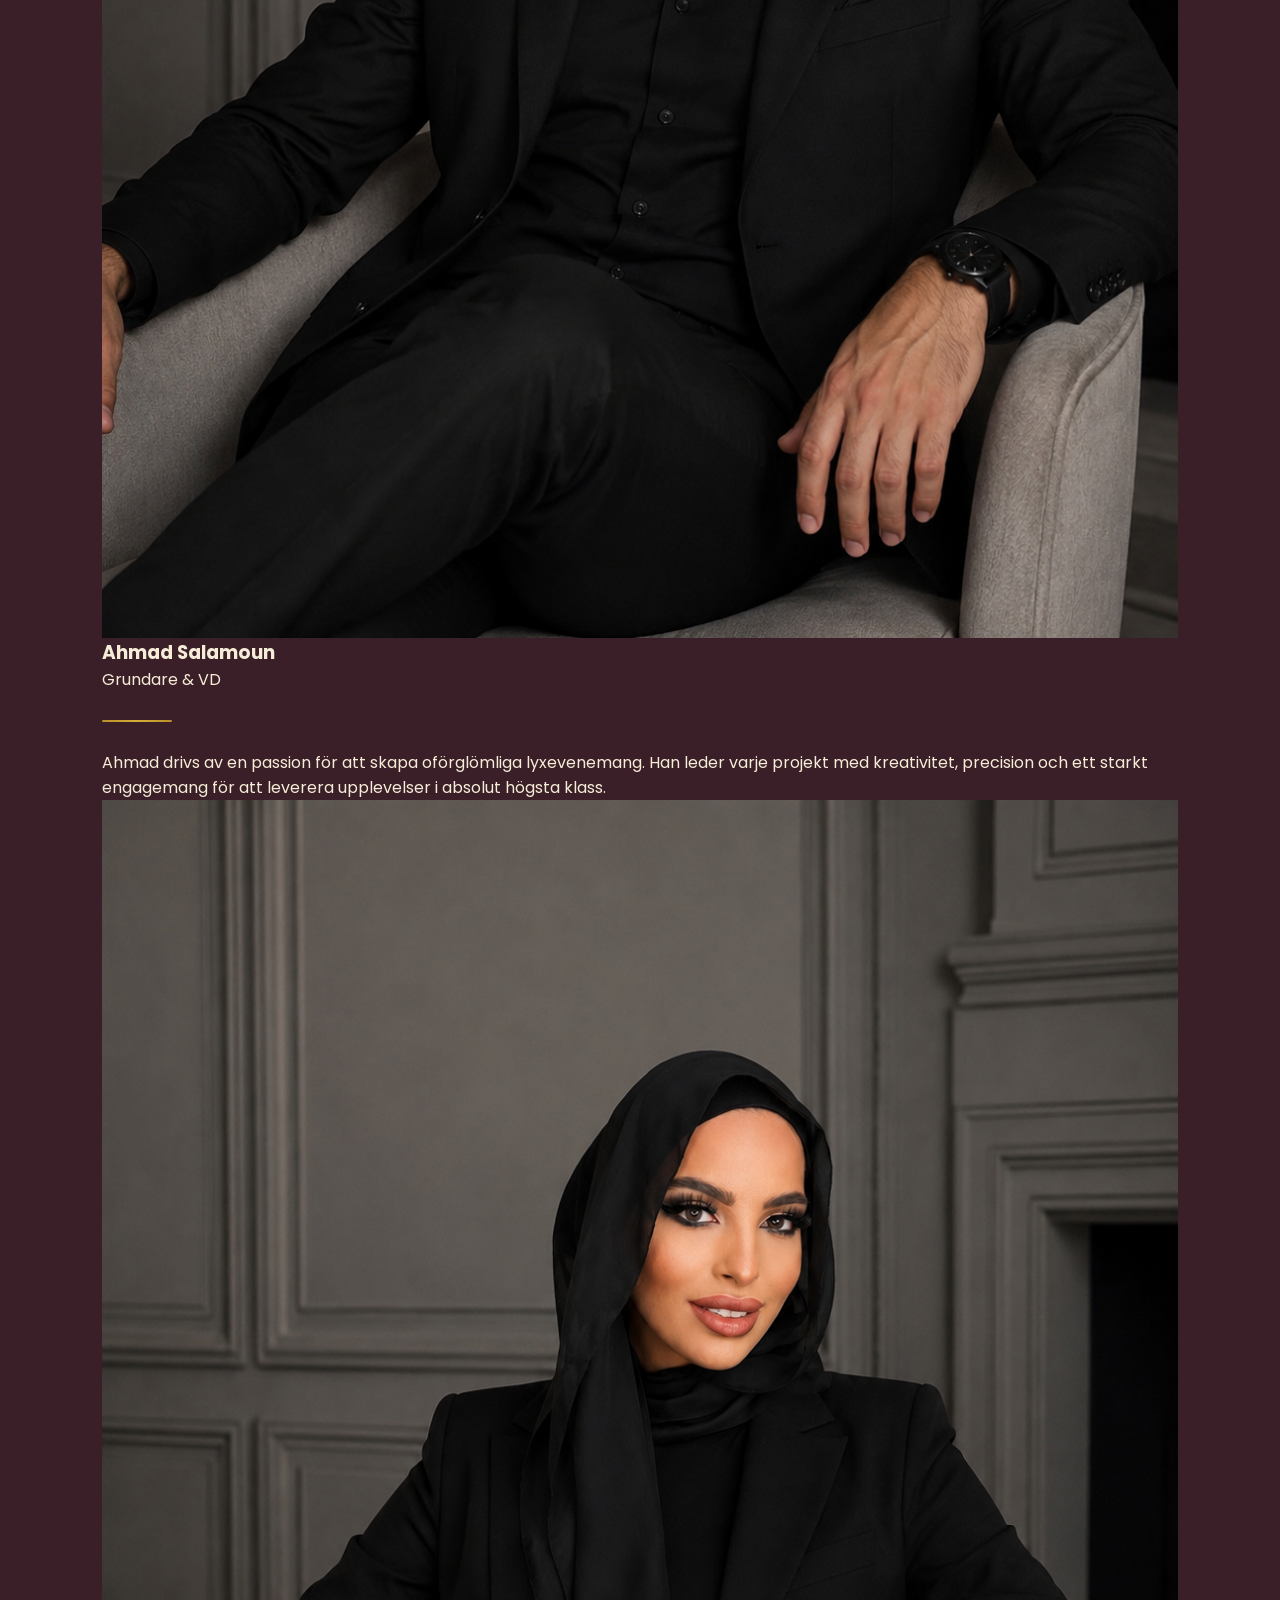
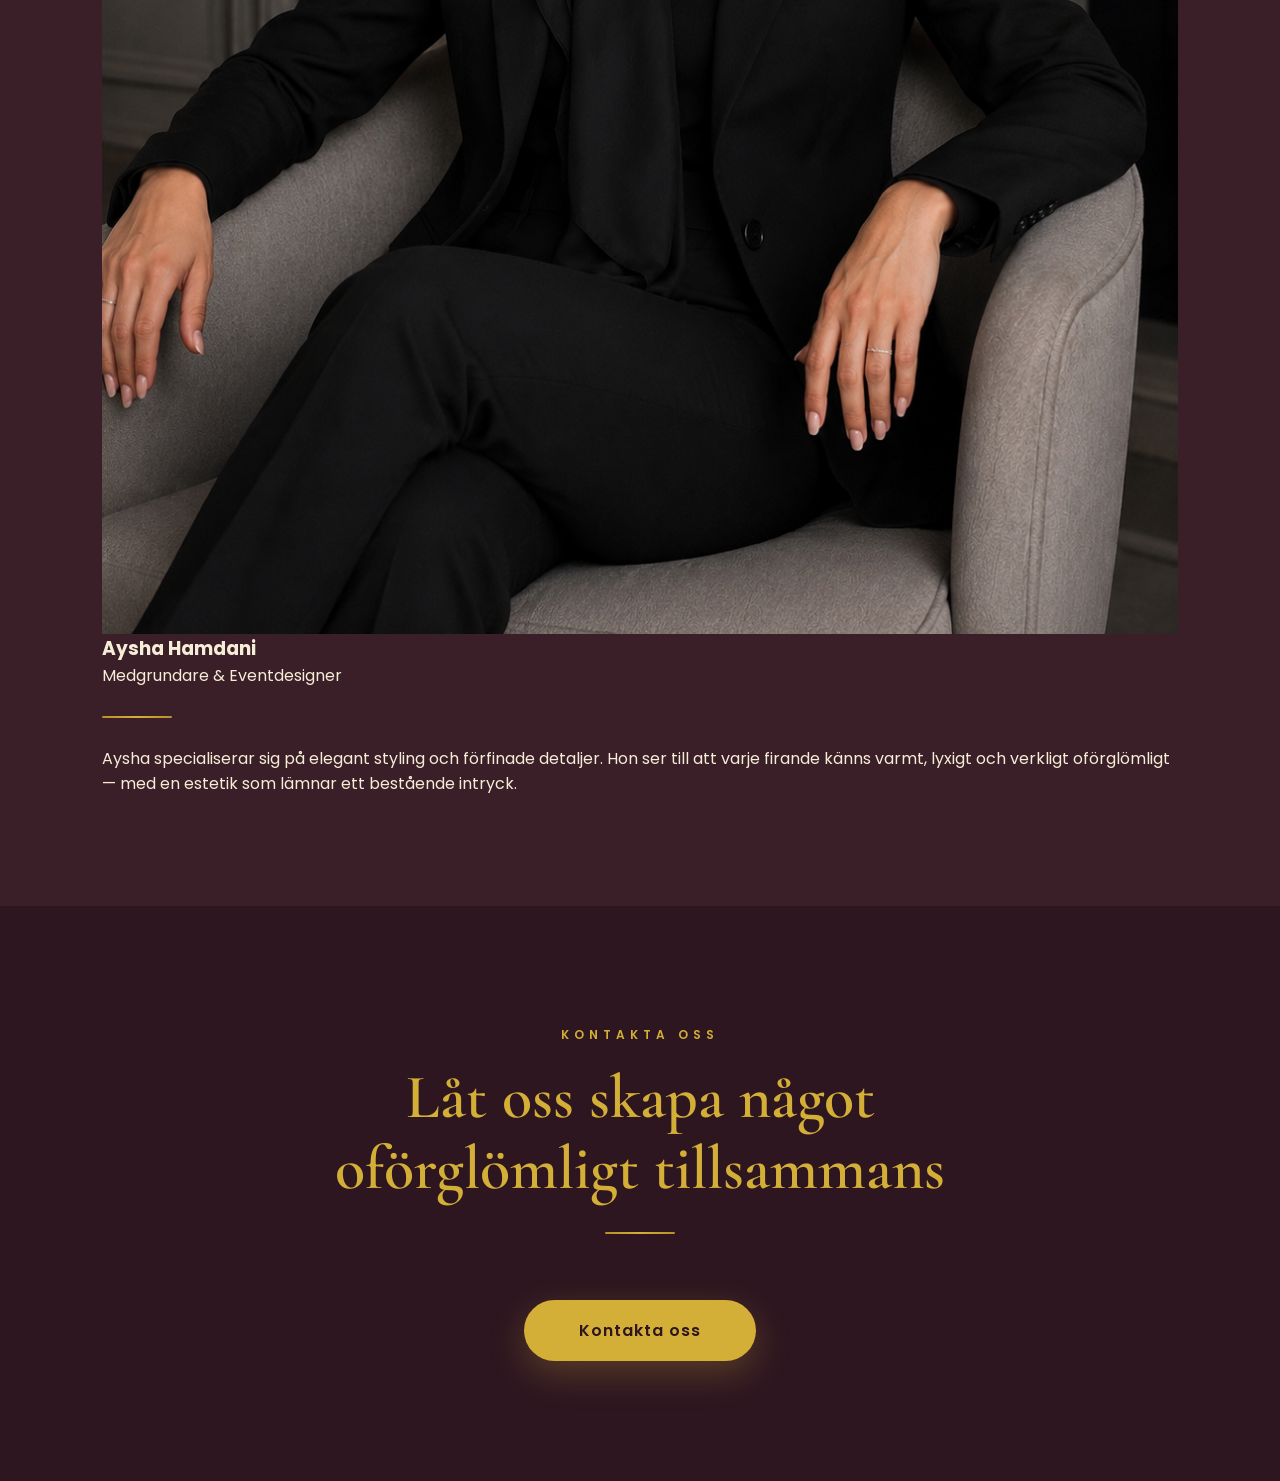
==== commit a04532cf: "Make About page fully Swedish and add luxury founder cards" ====
--- a/about.html
+++ b/about.html
@@ -50,82 +50,84 @@
         </div>
     </section>
 
-    <!-- 2. OUR STORY -->
+    <!-- 2. VÅR BERÄTTELSE -->
     <section class="ab-story">
         <div class="ab-story-inner">
 
             <div class="ab-story-img reveal">
-                <img src="images/general-manager.jpg" alt="Grundare">
+                <img src="images/general-manager.jpg" alt="SALWORLD EVENTS grundare">
             </div>
 
             <div class="ab-story-text reveal">
                 <span class="ab-eyebrow" data-sv="VÅR BERÄTTELSE" data-en="OUR STORY">VÅR BERÄTTELSE</span>
-                <h2 data-sv="Vår Berättelse" data-en="Our Story">Vår Berättelse</h2>
+                <h2 data-sv="Elegans med personlighet" data-en="Elegance with personality">Elegans med personlighet</h2>
                 <div class="ab-gold-line"></div>
-                <p data-sv="SALWORLD EVENTS skapades för att ge varje firande lyx, elegans och oförglömliga upplevelser. Vi tror att varje evenemang ska vara unikt, tidlöst och perfekt organiserat." data-en="SALWORLD EVENTS was created to bring luxury, elegance and unforgettable experiences to every celebration. We believe every event should be unique, timeless and perfectly organized.">
-                    SALWORLD EVENTS skapades för att ge varje firande lyx, elegans och oförglömliga
-                    upplevelser. Vi tror att varje evenemang ska vara unikt, tidlöst och perfekt organiserat.
-                </p>
-            </div>
-
-        </div>
-    </section>
-
-    <!-- 3. OUR MISSION -->
+                <p data-sv="SALWORLD EVENTS föddes ur en passion för att skapa firanden som känns exklusiva, personliga och helt oförglömliga. Vi förenar kreativ vision, noggrann planering och lyxiga detaljer för att förvandla varje ögonblick till en upplevelse utöver det vanliga." data-en="SALWORLD EVENTS was born from a passion for creating celebrations that feel exclusive, personal and truly unforgettable. We combine creative vision, careful planning and luxurious details to transform every moment into an extraordinary experience.">
+                    SALWORLD EVENTS föddes ur en passion för att skapa firanden som känns exklusiva,
+                    personliga och helt oförglömliga. Vi förenar kreativ vision, noggrann planering
+                    och lyxiga detaljer för att förvandla varje ögonblick till en upplevelse utöver det vanliga.
+                </p>
+            </div>
+
+        </div>
+    </section>
+
+    <!-- 3. VÅRT UPPDRAG -->
     <section class="ab-mission">
         <div class="ab-mission-card reveal">
-            <span class="ab-eyebrow" data-sv="VÅRT SYFTE" data-en="OUR PURPOSE">VÅRT SYFTE</span>
-            <h2 data-sv="Vårt Uppdrag" data-en="Our Mission">Vårt Uppdrag</h2>
+            <span class="ab-eyebrow" data-sv="VÅRT UPPDRAG" data-en="OUR MISSION">VÅRT UPPDRAG</span>
+            <h2 data-sv="Att skapa upplevelser i världsklass" data-en="Creating world-class experiences">Att skapa upplevelser i världsklass</h2>
             <div class="ab-gold-line"></div>
-            <p data-sv="Att leverera bröllop, förlovningar, födelsedagar och lyxevenemang i världsklass med kreativitet, precision och enastående service." data-en="To deliver world-class weddings, engagements, birthdays and luxury events with creativity, precision and exceptional service.">
-                Att leverera bröllop, förlovningar, födelsedagar och lyxevenemang i världsklass
-                med kreativitet, precision och enastående service.
+            <p data-sv="Vi skapar eleganta bröllop, exklusiva firanden och skräddarsydda lyxevenemang med precision, värme och en kompromisslös känsla för kvalitet. Varje detalj formas för att spegla våra kunders drömmar med stil och perfektion." data-en="We create elegant weddings, exclusive celebrations and bespoke luxury events with precision, warmth and an uncompromising sense of quality. Every detail is shaped to reflect our clients’ dreams with style and perfection.">
+                Vi skapar eleganta bröllop, exklusiva firanden och skräddarsydda lyxevenemang
+                med precision, värme och en kompromisslös känsla för kvalitet. Varje detalj formas
+                för att spegla våra kunders drömmar med stil och perfektion.
             </p>
         </div>
     </section>
 
-    <!-- 4. WHY CHOOSE US -->
+    <!-- 4. VARFÖR VÄLJA OSS -->
     <section class="ab-why">
 
         <div class="ab-section-header reveal">
             <span class="ab-eyebrow" data-sv="VÅRA STYRKOR" data-en="OUR STRENGTHS">VÅRA STYRKOR</span>
-            <h2 data-sv="Varför Välja Oss" data-en="Why Choose Us">Varför Välja Oss</h2>
+            <h2 data-sv="Varför välja oss" data-en="Why Choose Us">Varför välja oss</h2>
         </div>
 
         <div class="ab-why-grid">
 
             <div class="ab-why-card reveal">
                 <div class="ab-why-icon">&#9670;</div>
-                <h3 data-sv="Lyxig Planering" data-en="Luxury Planning">Lyxig Planering</h3>
-                <p data-sv="Varje detalj planeras noggrant för att skapa ett felfritt och oförglömligt firande som är skräddarsytt för dig." data-en="Every detail is meticulously planned to create a flawless, unforgettable celebration tailored to you.">
-                    Varje detalj planeras noggrant för att skapa ett felfritt och
-                    oförglömligt firande som är skräddarsytt för dig.
+                <h3 data-sv="Exklusiv planering" data-en="Luxury Planning">Exklusiv planering</h3>
+                <p data-sv="Varje detalj planeras med omsorg för att skapa ett elegant och sömlöst firande som känns helt personligt." data-en="Every detail is carefully planned to create an elegant and seamless celebration that feels entirely personal.">
+                    Varje detalj planeras med omsorg för att skapa ett elegant och sömlöst
+                    firande som känns helt personligt.
                 </p>
             </div>
 
             <div class="ab-why-card reveal">
                 <div class="ab-why-icon">&#9670;</div>
-                <h3 data-sv="Premium Catering" data-en="Premium Catering">Premium Catering</h3>
-                <p data-sv="Exklusiva menyer, SALCUPS och skräddarsydda dessertbord som imponerar på varje gäst." data-en="Exquisite menus, SALCUPS and bespoke dessert tables crafted to delight every guest.">
-                    Exklusiva menyer, SALCUPS och skräddarsydda dessertbord som
-                    imponerar på varje gäst.
+                <h3 data-sv="Förfinade smakupplevelser" data-en="Premium Catering">Förfinade smakupplevelser</h3>
+                <p data-sv="Skräddarsydda menyer, SALCUPS och lyxiga dessertbord utformas för att ge varje gäst en minnesvärd upplevelse." data-en="Tailored menus, SALCUPS and luxury dessert tables are designed to give every guest a memorable experience.">
+                    Skräddarsydda menyer, SALCUPS och lyxiga dessertbord utformas för att ge
+                    varje gäst en minnesvärd upplevelse.
                 </p>
             </div>
 
             <div class="ab-why-card reveal">
                 <div class="ab-why-icon">&#9670;</div>
-                <h3 data-sv="Elegant Dekoration" data-en="Elegant Decoration">Elegant Dekoration</h3>
-                <p data-sv="Tidlösa blomsterarrangemang och lyxig dekor som förvandlar varje lokal till något alldeles extra." data-en="Timeless floral arrangements and luxury décor that transform every venue into something extraordinary.">
-                    Tidlösa blomsterarrangemang och lyxig dekor som förvandlar
-                    varje lokal till något alldeles extra.
-                </p>
-            </div>
-
-        </div>
-
-    </section>
-
-    <!-- 5. NUMBERS -->
+                <h3 data-sv="Sofistikerad design" data-en="Elegant Decoration">Sofistikerad design</h3>
+                <p data-sv="Tidlösa blomsterarrangemang, exklusiva material och harmoniska detaljer förvandlar varje miljö till något extraordinärt." data-en="Timeless floral arrangements, exclusive materials and harmonious details transform every setting into something extraordinary.">
+                    Tidlösa blomsterarrangemang, exklusiva material och harmoniska detaljer
+                    förvandlar varje miljö till något extraordinärt.
+                </p>
+            </div>
+
+        </div>
+
+    </section>
+
+    <!-- 5. SIFFROR -->
     <section class="ab-numbers">
 
         <div class="ab-numbers-inner">
@@ -143,7 +145,7 @@
                 <div class="ab-stat-number">
                     <span class="counter" data-target="500">0</span><span class="ab-plus">+</span>
                 </div>
-                <p data-sv="Nöjda Gäster" data-en="Happy Guests">Nöjda Gäster</p>
+                <p data-sv="Nöjda gäster" data-en="Happy Guests">Nöjda gäster</p>
             </div>
 
             <div class="ab-stat-divider"></div>
@@ -159,25 +161,52 @@
 
     </section>
 
-    <!-- 6. MEET OUR TEAM -->
+    <!-- 6. TEAM -->
     <section class="ab-team">
 
         <div class="ab-section-header reveal">
-            <span class="ab-eyebrow" data-sv="MÄNNISKORNA BAKOM MAGIN" data-en="THE PEOPLE BEHIND THE MAGIC">MÄNNISKORNA BAKOM MAGIN</span>
-            <h2 data-sv="Möt Vårt Team" data-en="Meet Our Team">Möt Vårt Team</h2>
-        </div>
-
-        <div class="ab-team-card reveal">
-            <div class="ab-team-img">
-                <img src="images/general-manager.jpg" alt="Grundare">
-            </div>
-            <div class="ab-team-desc">
-                <h3 data-sv="SALWORLD EVENTS Team" data-en="SALWORLD EVENTS Team">SALWORLD EVENTS Team</h3>
-                <p data-sv="Passionerade, engagerade och drivna av kärleken till att skapa extraordinära ögonblick — vårt team förverkligar ditt drömevenemang med elegans och precision." data-en="Passionate, dedicated and driven by a love for creating extraordinary moments — our team brings your dream event to life with elegance and precision.">
-                    Passionerade, engagerade och drivna av kärleken till att skapa extraordinära
-                    ögonblick — vårt team förverkligar ditt drömevenemang med elegans och precision.
-                </p>
-            </div>
+            <span class="ab-eyebrow" data-sv="MÖT GRUNDARNA" data-en="MEET THE FOUNDERS">MÖT GRUNDARNA</span>
+            <h2 data-sv="Personerna bakom upplevelsen" data-en="The people behind the experience">Personerna bakom upplevelsen</h2>
+            <p class="ab-team-intro" data-sv="Bakom SALWORLD EVENTS står två kreativa visionärer med en passion för elegans, kvalitet och oförglömliga detaljer." data-en="Behind SALWORLD EVENTS are two creative visionaries with a passion for elegance, quality and unforgettable details.">
+                Bakom SALWORLD EVENTS står två kreativa visionärer med en passion för elegans,
+                kvalitet och oförglömliga detaljer.
+            </p>
+        </div>
+
+        <div class="ab-team-grid">
+
+            <article class="ab-profile-card reveal">
+                <div class="ab-profile-photo-wrap">
+                    <img src="images/ahmad.png" alt="Ahmad Salamoun" class="ab-profile-photo">
+                </div>
+                <div class="ab-profile-content">
+                    <h3>Ahmad Salamoun</h3>
+                    <span class="ab-profile-role">Grundare &amp; VD</span>
+                    <div class="ab-gold-line ab-profile-line"></div>
+                    <p>
+                        Ahmad drivs av en passion för att skapa oförglömliga lyxevenemang.
+                        Han leder varje projekt med kreativitet, precision och ett starkt
+                        engagemang för att leverera upplevelser i absolut högsta klass.
+                    </p>
+                </div>
+            </article>
+
+            <article class="ab-profile-card reveal">
+                <div class="ab-profile-photo-wrap">
+                    <img src="images/aysha.png" alt="Aysha Hamdani" class="ab-profile-photo">
+                </div>
+                <div class="ab-profile-content">
+                    <h3>Aysha Hamdani</h3>
+                    <span class="ab-profile-role">Medgrundare &amp; Eventdesigner</span>
+                    <div class="ab-gold-line ab-profile-line"></div>
+                    <p>
+                        Aysha specialiserar sig på elegant styling och förfinade detaljer.
+                        Hon ser till att varje firande känns varmt, lyxigt och verkligt
+                        oförglömligt — med en estetik som lämnar ett bestående intryck.
+                    </p>
+                </div>
+            </article>
+
         </div>
 
     </section>
@@ -186,16 +215,15 @@
     <section class="ab-cta">
         <div class="ab-cta-inner reveal">
             <span class="ab-eyebrow" data-sv="KONTAKTA OSS" data-en="GET IN TOUCH">KONTAKTA OSS</span>
-            <h2 data-sv="Låt Oss Skapa Något Oförglömligt Tillsammans" data-en="Let's Create Something Unforgettable Together">Låt Oss Skapa Något Oförglömligt Tillsammans</h2>
+            <h2 data-sv="Låt oss skapa något oförglömligt tillsammans" data-en="Let's Create Something Unforgettable Together">Låt oss skapa något oförglömligt tillsammans</h2>
             <div class="ab-gold-line"></div>
-            <a href="contact.html" class="ab-cta-btn" data-sv="Kontakta Oss" data-en="Contact Us">Kontakta Oss</a>
+            <a href="contact.html" class="ab-cta-btn" data-sv="Kontakta oss" data-en="Contact Us">Kontakta oss</a>
         </div>
     </section>
 
     <script src="js/script.js"></script>
 
     <script>
-        // Counter animation
         function animateCounters() {
             document.querySelectorAll('.counter').forEach(function(el) {
                 var target = parseInt(el.getAttribute('data-target'), 10);
@@ -212,7 +240,6 @@
             });
         }
 
-        // Intersection Observer for .reveal fade-in
         var revealObserver = new IntersectionObserver(function(entries) {
             entries.forEach(function(entry) {
                 if (entry.isIntersecting) {
@@ -226,7 +253,6 @@
             revealObserver.observe(el);
         });
 
-        // Trigger counter when numbers section enters viewport
         var numbered = false;
         var numbersObserver = new IntersectionObserver(function(entries) {
             entries.forEach(function(entry) {
--- a/css/about.css
+++ b/css/about.css
@@ -186,7 +186,7 @@
    3. OUR MISSION
 ============================================= */
 .ab-mission {
-    background: #2E1620;
+    background: #F3E7D3;
     padding: 100px 8%;
 }
 
@@ -194,11 +194,11 @@
     max-width: 860px;
     margin: 0 auto;
     text-align: center;
-    background: linear-gradient(135deg, rgba(212, 175, 55, 0.07), rgba(212, 175, 55, 0.02));
-    border: 1px solid rgba(212, 175, 55, 0.25);
+    background: rgba(255, 255, 255, 0.55);
+    border: 1px solid rgba(212, 175, 55, 0.35);
     border-radius: 28px;
     padding: 70px 60px;
-    box-shadow: 0 20px 60px rgba(0, 0, 0, 0.3);
+    box-shadow: 0 20px 60px rgba(0, 0, 0, 0.18);
 }
 
 .ab-mission-card .ab-gold-line {
@@ -209,7 +209,7 @@
     font-family: 'Cormorant Garamond', serif;
     font-size: clamp(38px, 4.5vw, 58px);
     font-weight: 600;
-    color: #D4AF37;
+    color: #8A5A2B;
 }
 
 .ab-mission-card p {
@@ -217,7 +217,7 @@
     font-size: 18px;
     font-weight: 300;
     line-height: 2;
-    color: #D6C4AC;
+    color: #5C4632;
     max-width: 680px;
     margin: 0 auto;
 }
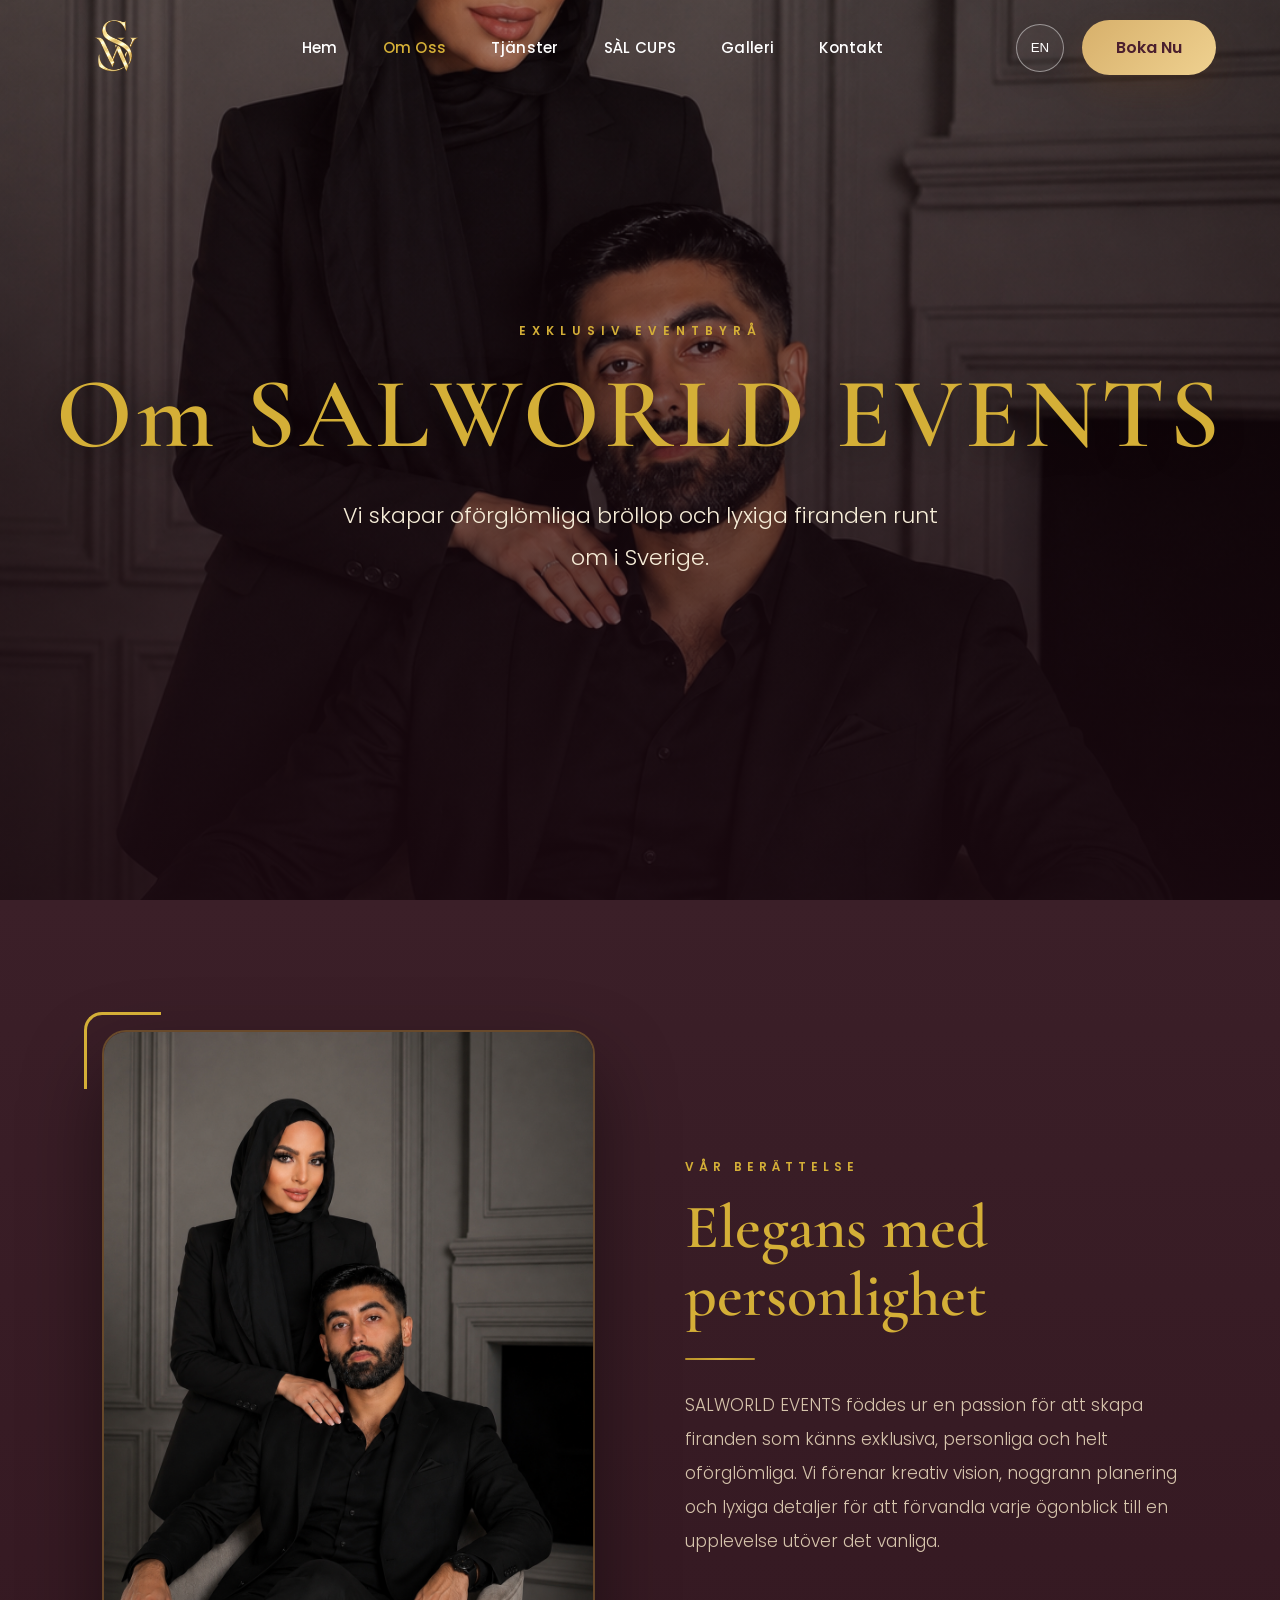
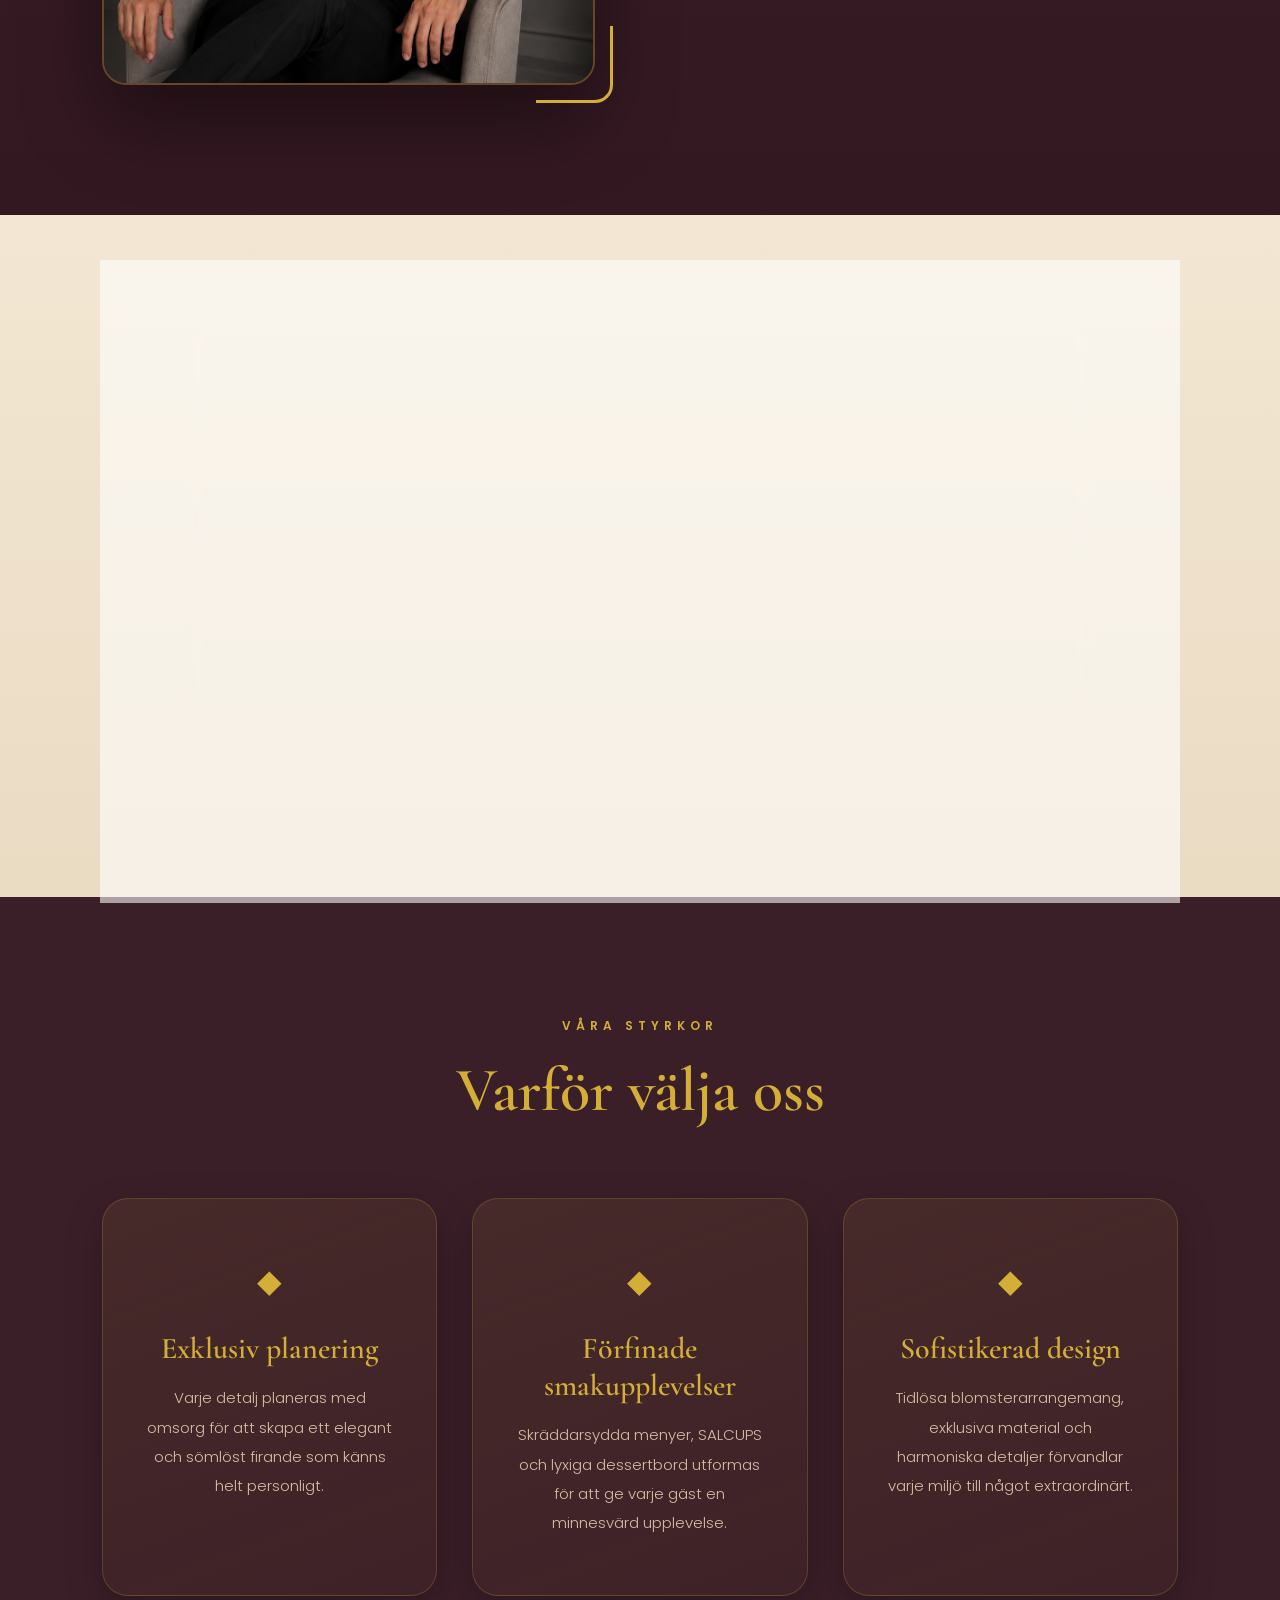
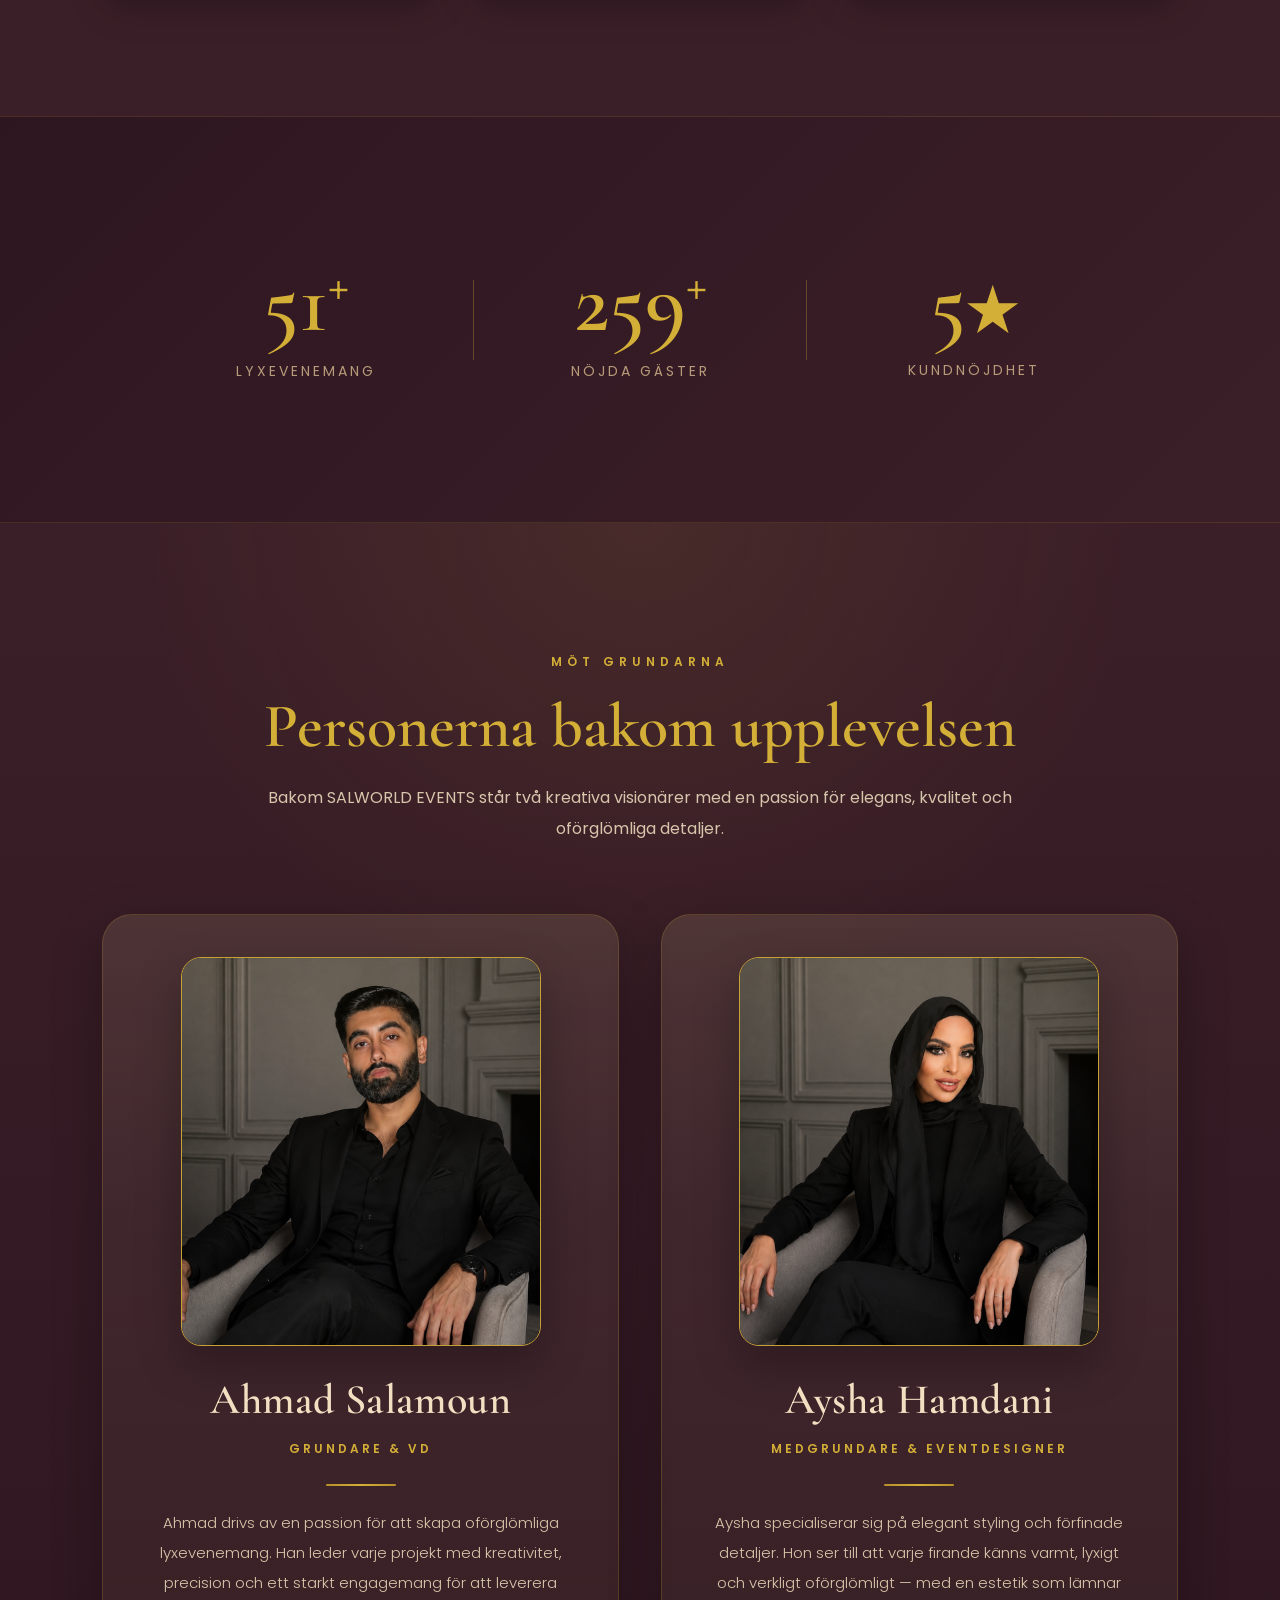
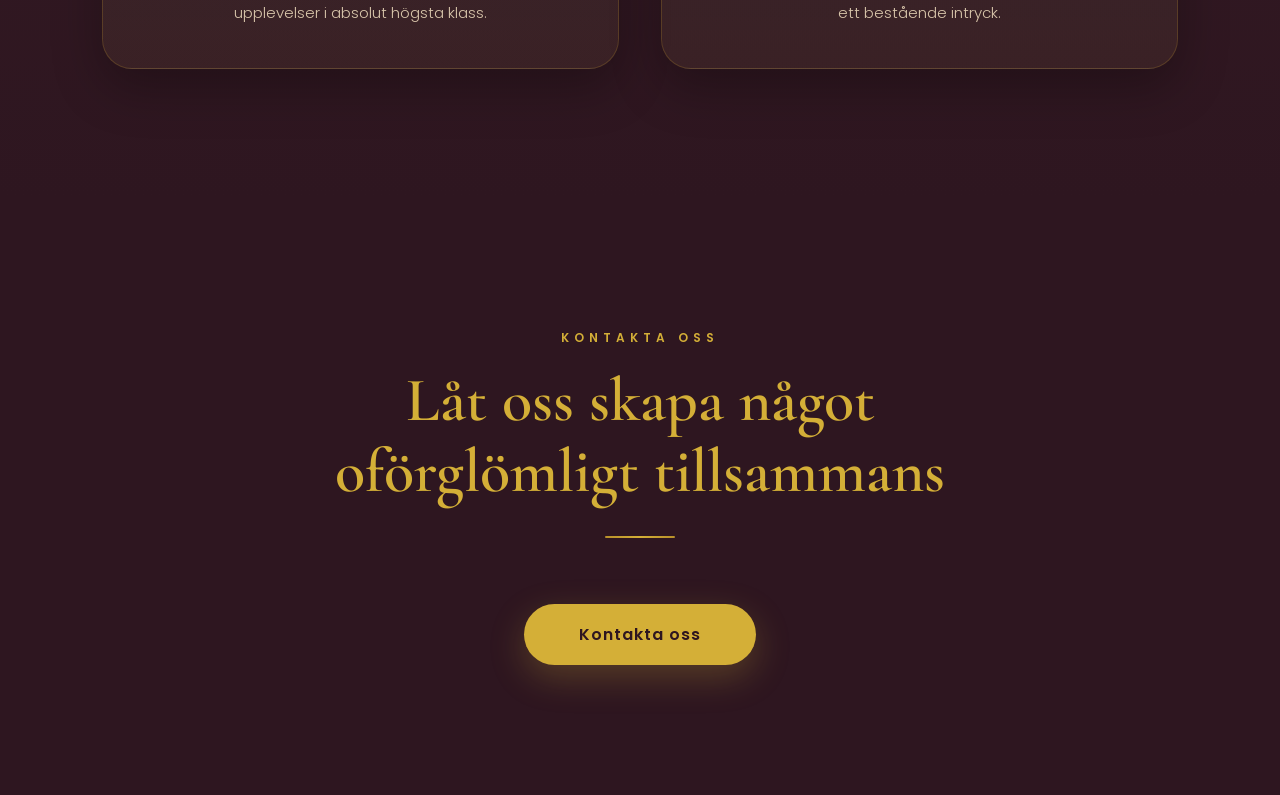
==== commit e2267d60: "feat: add salcups.html dedicated page with hero, products, cart; update nav across site" ====
--- a/about.html
+++ b/about.html
@@ -25,11 +25,10 @@
             <nav class="navbar" id="nav">
                 <a href="index.html" data-sv="Hem" data-en="Home">Hem</a>
                 <a href="about.html" class="active" data-sv="Om Oss" data-en="About Us">Om Oss</a>
-                <a href="services.html" data-sv="Tjänster" data-en="Services">Tjänster</a>
-                <a href="salcups.html" data-sv="SALCUPS" data-en="SALCUPS">SALCUPS</a>
-                <a href="gallery.html" data-sv="Galleri" data-en="Gallery">Galleri</a>
-                <a href="reviews.html" data-sv="Recensioner" data-en="Reviews">Recensioner</a>
-                <a href="contact.html" data-sv="Kontakt" data-en="Contact">Kontakt</a>
+                <a href="index.html#services" data-sv="Tjänster" data-en="Services">Tjänster</a>
+                <a href="salcups.html" data-sv="SÀL CUPS" data-en="SÀL CUPS">SÀL CUPS</a>
+                <a href="index.html#gallery" data-sv="Galleri" data-en="Gallery">Galleri</a>
+                <a href="index.html#contact" data-sv="Kontakt" data-en="Contact">Kontakt</a>
             </nav>
 
             <div class="header-right">
--- a/css/style.css
+++ b/css/style.css
@@ -14,7 +14,7 @@
 
 body{
     font-family:'Poppins',sans-serif;
-    background:#f7f3ef;
+    background:linear-gradient(180deg,#f6efe7 0%,#efe4d4 100%);
     color:#fff;
     overflow-x:hidden;
 }
@@ -29,8 +29,7 @@
 }
 
 .container{
-    width:90%;
-    max-width:1400px;
+    width:min(90%,1400px);
     margin:auto;
 }
 
@@ -39,136 +38,106 @@
 ===================================== */
 
 .header{
-
     position:fixed;
-
     top:0;
     left:0;
-
     width:100%;
-
     z-index:1000;
-
     transition:.45s;
-
 }
 
 .header.scrolled{
-
-    background:rgba(73,28,42,.92);
-
-    backdrop-filter:blur(18px);
-
-    box-shadow:0 10px 35px rgba(0,0,0,.18);
-
+    background:rgba(59,31,40,.78);
+    backdrop-filter:blur(22px);
+    box-shadow:0 16px 42px rgba(0,0,0,.18);
+    border-bottom:1px solid rgba(212,175,55,.16);
 }
 
 .header .container{
-
     height:95px;
-
     display:flex;
-
     justify-content:space-between;
-
     align-items:center;
-
 }
 
 .logo img{
-
     height:70px;
-
 }
 
 .navbar{
-
     display:flex;
-
     gap:45px;
-
 }
 
 .navbar a{
-
     color:#fff;
-
     font-size:15px;
-
     font-weight:500;
-
+    letter-spacing:.3px;
     transition:.35s;
-
+    position:relative;
+}
+
+.navbar a::after{
+    content:"";
+    position:absolute;
+    left:0;
+    bottom:-8px;
+    width:100%;
+    height:1px;
+    background:linear-gradient(90deg,transparent,#d7b06b,transparent);
+    transform:scaleX(0);
+    transform-origin:center;
+    transition:transform .35s ease;
 }
 
 .navbar a:hover{
-
-    color:#d7b06b;
-
+    color:#f1d6a0;
+}
+
+.navbar a:hover::after{
+    transform:scaleX(1);
 }
 
 .header-right{
-
     display:flex;
-
     align-items:center;
-
     gap:18px;
-
 }
 
 .language-btn{
-
-    background:transparent;
-
-    border:1px solid rgba(255,255,255,.5);
-
+    background:rgba(255,255,255,.04);
+    border:1px solid rgba(255,255,255,.45);
     color:#fff;
-
     width:48px;
-
     height:48px;
-
     border-radius:50%;
-
     cursor:pointer;
-
     transition:.35s;
-
+    box-shadow:0 8px 24px rgba(0,0,0,.12);
 }
 
 .language-btn:hover{
-
     background:#d7b06b;
-
     border-color:#d7b06b;
-
     color:#4b1f2e;
-
+    transform:translateY(-2px);
 }
 
 .book-btn{
-
-    background:#d7b06b;
-
+    background:linear-gradient(135deg,#d7b06b,#efd190);
     color:#4b1f2e;
-
     padding:15px 34px;
-
     border-radius:40px;
-
-    font-weight:600;
-
+    font-weight:600;
     transition:.35s;
-
+    box-shadow:0 14px 32px rgba(103,58,22,.22);
 }
 
 .book-btn:hover{
-
-    transform:translateY(-2px);
-
-    background:#e6c584;
-
+    transform:translateY(-3px);
+    background:linear-gradient(135deg,#e6c584,#f4ddb0);
+    box-shadow:0 18px 42px rgba(103,58,22,.28);
 }
 
 /* =====================================
@@ -176,23 +145,15 @@
 ===================================== */
 
 .hero{
-
-    position:relative;
-
+    position:relative;
     width:100%;
-
-    height:100vh;
-
+    min-height:100vh;
     overflow:hidden;
-
     display:flex;
-
     justify-content:center;
-
     align-items:center;
-
     text-align:center;
-
+    padding:140px 24px 90px;
 }
 
 .hero-video{
@@ -207,86 +168,101 @@
 .hero-overlay{
     position:absolute;
     inset:0;
-    background:rgba(75,31,46,.30);
+    background:
+        radial-gradient(circle at center, rgba(212,175,55,.12), transparent 32%),
+        linear-gradient(180deg, rgba(25,12,17,.42) 0%, rgba(59,31,40,.70) 58%, rgba(46,22,32,.88) 100%);
     z-index:2;
 }
 
 .hero-content{
     position:relative;
     z-index:3;
+    max-width:920px;
+    margin:0 auto;
+}
+
+.hero-eyebrow{
+    display:block;
+    margin-bottom:18px;
+    font-family:'Poppins',sans-serif;
+    font-size:12px;
+    font-weight:600;
+    letter-spacing:6px;
+    color:#efd49a;
+    text-transform:uppercase;
 }
 
 .hero-logo{
-    width:180px;
-    margin:0 auto 35px;
+    width:190px;
+    margin:0 auto 34px;
     display:block;
-}
+    filter:drop-shadow(0 12px 30px rgba(0,0,0,.28));
+}
+
 .hero h1{
-
     font-family:'Cormorant Garamond',serif;
-
-    font-size:95px;
-
-    font-weight:600;
-
-    letter-spacing:10px;
-
-    color:#E5C67A;
-
-    margin-bottom:25px;
-
+    font-size:clamp(64px,10vw,112px);
+    font-weight:600;
+    letter-spacing:12px;
+    color:#E8C97E;
+    margin-bottom:24px;
     text-transform:uppercase;
-
-    text-shadow:0 5px 30px rgba(0,0,0,.35);
-
+    text-shadow:0 8px 38px rgba(0,0,0,.38);
+    line-height:1;
 }
 
 .hero p{
-
-    width:80%;
-
-    margin:auto;
-
+    width:min(100%,760px);
+    margin:0 auto 42px;
     color:#F6E8D8;
-
-    font-size:22px;
-
-    line-height:1.8;
-
-    margin-bottom:45px;
-
+    font-size:clamp(18px,2.2vw,24px);
+    line-height:1.95;
     font-weight:300;
-
+}
+
+.hero-actions{
+    display:flex;
+    justify-content:center;
+    gap:18px;
+    flex-wrap:wrap;
+}
+
+.hero-btn,
+.hero-secondary-btn{
+    display:inline-flex;
+    align-items:center;
+    justify-content:center;
+    min-width:180px;
+    padding:18px 34px;
+    border-radius:999px;
+    font-size:15px;
+    font-weight:600;
+    letter-spacing:.6px;
+    transition:.35s;
 }
 
 .hero-btn{
-
-    display:inline-block;
-
-    background:#D4AF63;
-
+    background:linear-gradient(135deg,#D4AF63,#E9CB84);
     color:#4B1F2E;
-
-    padding:18px 50px;
-
-    border-radius:50px;
-
-    font-size:16px;
-
-    font-weight:600;
-
-    transition:.35s;
-
-    box-shadow:0 12px 35px rgba(0,0,0,.25);
-
+    box-shadow:0 16px 35px rgba(0,0,0,.22);
 }
 
 .hero-btn:hover{
-
     transform:translateY(-5px);
-
-    background:#E5C67A;
-
+    box-shadow:0 22px 45px rgba(0,0,0,.28);
+}
+
+.hero-secondary-btn{
+    background:rgba(255,255,255,.05);
+    color:#F8EDDD;
+    border:1px solid rgba(255,255,255,.28);
+    backdrop-filter:blur(10px);
+}
+
+.hero-secondary-btn:hover{
+    transform:translateY(-5px);
+    border-color:rgba(212,175,55,.48);
+    color:#f3dca8;
 }
 
 /* ===========================
@@ -294,67 +270,42 @@
 =========================== */
 
 .hero-logo{
-
     animation:fadeDown 1.2s ease;
-
 }
 
 .hero h1{
-
     animation:fadeUp 1.4s ease;
-
-}
-
-.hero p{
-
+}
+
+.hero p,
+.hero-eyebrow{
     animation:fadeUp 1.8s ease;
-
-}
-
-.hero-btn{
-
-    animation:fadeUp 2.2s ease;
-
+}
+
+.hero-actions{
+    animation:fadeUp 2.1s ease;
 }
 
 @keyframes fadeDown{
-
     from{
-
         opacity:0;
-
         transform:translateY(-50px);
-
-    }
-
+    }
     to{
-
         opacity:1;
-
         transform:translateY(0);
-
-    }
-
+    }
 }
 
 @keyframes fadeUp{
-
     from{
-
         opacity:0;
-
         transform:translateY(60px);
-
-    }
-
+    }
     to{
-
         opacity:1;
-
         transform:translateY(0);
-
-    }
-
+    }
 }
 
 /* =====================================
@@ -362,128 +313,399 @@
 ===================================== */
 
 .about-section {
-    background: #3B1F28;
-    padding: 120px 0;
+    background:linear-gradient(180deg,#3B1F28 0%,#32161f 100%);
+    padding:140px 0;
 }
 
 .about-grid {
-    display: grid;
-    grid-template-columns: 1fr 1fr;
-    gap: 80px;
-    align-items: center;
+    display:grid;
+    grid-template-columns:1fr 1fr;
+    gap:96px;
+    align-items:center;
 }
 
 .about-img {
-    position: relative;
+    position:relative;
 }
 
 .about-img::before {
-    content: "";
-    position: absolute;
-    top: -16px;
-    left: -16px;
-    width: 65px;
-    height: 65px;
-    border-top: 3px solid #D4AF37;
-    border-left: 3px solid #D4AF37;
-    border-radius: 16px 0 0 0;
-    z-index: 1;
+    content:"";
+    position:absolute;
+    top:-18px;
+    left:-18px;
+    width:70px;
+    height:70px;
+    border-top:2px solid #D4AF37;
+    border-left:2px solid #D4AF37;
+    border-radius:18px 0 0 0;
+    z-index:1;
 }
 
 .about-img::after {
-    content: "";
-    position: absolute;
-    bottom: -16px;
-    right: -16px;
-    width: 65px;
-    height: 65px;
-    border-bottom: 3px solid #D4AF37;
-    border-right: 3px solid #D4AF37;
-    border-radius: 0 0 16px 0;
-    z-index: 1;
+    content:"";
+    position:absolute;
+    bottom:-18px;
+    right:-18px;
+    width:70px;
+    height:70px;
+    border-bottom:2px solid #D4AF37;
+    border-right:2px solid #D4AF37;
+    border-radius:0 0 18px 0;
+    z-index:1;
 }
 
 .about-img img {
-    width: 100%;
-    border-radius: 20px;
-    display: block;
-    border: 2px solid rgba(212,175,55,.3);
-    box-shadow: 0 30px 70px rgba(0,0,0,.4);
-    transition: transform .5s ease;
+    width:100%;
+    border-radius:26px;
+    display:block;
+    border:1.5px solid rgba(212,175,55,.32);
+    box-shadow:0 36px 80px rgba(0,0,0,.42);
+    transition:transform .5s ease, box-shadow .5s ease;
 }
 
 .about-img img:hover {
-    transform: scale(1.02);
+    transform:scale(1.02);
+    box-shadow:0 44px 90px rgba(0,0,0,.48);
 }
 
 .section-eyebrow {
-    display: block;
-    font-family: 'Poppins', sans-serif;
-    font-size: 12px;
-    font-weight: 600;
-    letter-spacing: 5px;
-    color: #D4AF37;
-    text-transform: uppercase;
-    margin-bottom: 18px;
-}
-
-.about-text h2 {
-    font-family: 'Cormorant Garamond', serif;
-    font-size: clamp(38px, 4.5vw, 58px);
-    font-weight: 600;
-    color: #D4AF37;
-    line-height: 1.1;
+    display:block;
+    font-family:'Poppins',sans-serif;
+    font-size:12px;
+    font-weight:600;
+    letter-spacing:5px;
+    color:#D4AF37;
+    text-transform:uppercase;
+    margin-bottom:18px;
+}
+
+.about-text h2,
+.salcups-copy h2 {
+    font-family:'Cormorant Garamond',serif;
+    font-size:clamp(42px,5vw,62px);
+    font-weight:600;
+    color:#E8C97E;
+    line-height:1.08;
 }
 
 .gold-divider {
-    width: 70px;
-    height: 2px;
-    background: linear-gradient(90deg, #b8902a, #D4AF37, #b8902a);
-    border-radius: 50px;
-    margin: 28px 0;
+    width:78px;
+    height:2px;
+    background:linear-gradient(90deg,#b8902a,#D4AF37,#f0d897);
+    border-radius:50px;
+    margin:30px 0;
 }
 
 .about-lead {
-    font-family: 'Poppins', sans-serif;
-    font-size: 19px;
-    font-weight: 300;
-    line-height: 1.9;
-    color: #F0E3CC;
-    margin-bottom: 20px;
+    font-family:'Poppins',sans-serif;
+    font-size:20px;
+    font-weight:300;
+    line-height:1.95;
+    color:#F0E3CC;
+    margin-bottom:22px;
 }
 
 .about-body {
-    font-family: 'Poppins', sans-serif;
-    font-size: 15px;
-    font-weight: 300;
-    line-height: 2;
-    color: #C4AA8A;
-    margin-bottom: 38px;
+    font-family:'Poppins',sans-serif;
+    font-size:15px;
+    font-weight:300;
+    line-height:2.05;
+    color:#CDB294;
+    margin-bottom:42px;
 }
 
 .about-link {
-    display: inline-block;
-    font-family: 'Poppins', sans-serif;
-    font-size: 14px;
-    font-weight: 600;
-    letter-spacing: 1px;
-    color: #2E1620;
-    background: #D4AF37;
-    padding: 14px 38px;
-    border-radius: 40px;
-    transition: transform .3s ease, background .3s ease, box-shadow .3s ease;
-    box-shadow: 0 10px 30px rgba(212,175,55,.25);
+    display:inline-block;
+    font-family:'Poppins',sans-serif;
+    font-size:14px;
+    font-weight:600;
+    letter-spacing:1px;
+    color:#2E1620;
+    background:linear-gradient(135deg,#D4AF37,#efd189);
+    padding:15px 40px;
+    border-radius:999px;
+    transition:transform .3s ease, background .3s ease, box-shadow .3s ease;
+    box-shadow:0 14px 34px rgba(212,175,55,.25);
 }
 
 .about-link:hover {
-    background: #e8c84e;
-    transform: translateY(-3px);
-    box-shadow: 0 18px 45px rgba(212,175,55,.35);
-}
-
-@media (max-width: 900px) {
+    background:linear-gradient(135deg,#e8c84e,#f3ddaa);
+    transform:translateY(-4px);
+    box-shadow:0 20px 46px rgba(212,175,55,.34);
+}
+
+/* =====================================
+   SALCUPS SECTION
+===================================== */
+
+.salcups-section{
+    position:relative;
+    padding:140px 0;
+    background:
+        radial-gradient(circle at top center, rgba(212,175,55,.16), transparent 22%),
+        linear-gradient(180deg,#f3e6d4 0%, #eadcc8 46%, #f7efe6 100%);
+    overflow:hidden;
+}
+
+.salcups-section::before{
+    content:"";
+    position:absolute;
+    inset:0;
+    background:
+        radial-gradient(circle at left bottom, rgba(91,29,45,.08), transparent 22%),
+        radial-gradient(circle at right top, rgba(91,29,45,.10), transparent 24%);
+    pointer-events:none;
+}
+
+.salcups-hero{
+    position:relative;
+    z-index:1;
+    display:grid;
+    grid-template-columns: minmax(320px, 470px) 1fr;
+    gap:64px;
+    align-items:center;
+    margin-bottom:44px;
+}
+
+.salcups-logo-shell{
+    position:relative;
+    padding:44px 38px;
+    border-radius:32px;
+    background:linear-gradient(180deg, rgba(255,250,244,.96), rgba(244,232,214,.9));
+    border:1px solid rgba(212,175,55,.34);
+    box-shadow:0 26px 70px rgba(90,45,28,.14);
+}
+
+.salcups-logo-shell::before{
+    content:"";
+    position:absolute;
+    inset:14px;
+    border-radius:24px;
+    border:1px solid rgba(212,175,55,.16);
+    pointer-events:none;
+}
+
+.salcups-logo-main{
+    width:100%;
+    max-width:380px;
+    margin:0 auto;
+    filter:drop-shadow(0 10px 24px rgba(74,31,46,.12));
+}
+
+.salcups-copy{
+    position:relative;
+    z-index:1;
+}
+
+.salcups-copy h2{
+    color:#5a1d2d;
+}
+
+.salcups-divider{
+    margin:28px 0;
+}
+
+.salcups-copy p{
+    font-family:'Poppins',sans-serif;
+    font-size:16px;
+    line-height:2;
+    color:#6a4d3d;
+    max-width:720px;
+}
+
+.salcups-info{
+    position:relative;
+    z-index:1;
+    display:flex;
+    flex-wrap:wrap;
+    gap:18px;
+    margin-bottom:48px;
+}
+
+.salcups-info-card{
+    padding:16px 22px;
+    border-radius:999px;
+    background:rgba(255,252,247,.86);
+    border:1px solid rgba(212,175,55,.34);
+    box-shadow:0 12px 28px rgba(89,44,25,.08);
+}
+
+.salcups-info-card span{
+    font-family:'Poppins',sans-serif;
+    font-size:14px;
+    font-weight:600;
+    letter-spacing:.5px;
+    color:#5a1d2d;
+}
+
+.salcups-grid{
+    position:relative;
+    z-index:1;
+    display:grid;
+    grid-template-columns:repeat(3, minmax(0, 1fr));
+    gap:32px;
+}
+
+.salcup-card{
+    display:flex;
+    flex-direction:column;
+    height:100%;
+    border-radius:30px;
+    overflow:hidden;
+    background:linear-gradient(180deg, rgba(255,251,246,.98), rgba(248,239,228,.94));
+    border:1px solid rgba(212,175,55,.28);
+    box-shadow:0 22px 52px rgba(90,45,28,.12);
+    transition:transform .4s ease, box-shadow .4s ease, border-color .4s ease;
+}
+
+.salcup-card:hover{
+    transform:translateY(-10px);
+    box-shadow:0 30px 64px rgba(90,45,28,.18);
+    border-color:rgba(212,175,55,.46);
+}
+
+.salcup-image-wrap{
+    padding:18px 18px 0;
+}
+
+.salcup-image{
+    width:100%;
+    aspect-ratio: 4 / 5;
+    object-fit:cover;
+    border-radius:22px;
+    border:1.5px solid rgba(212,175,55,.3);
+    box-shadow:0 18px 42px rgba(90,45,28,.12);
+    transition:transform .45s ease, box-shadow .45s ease;
+}
+
+.salcup-card:hover .salcup-image{
+    transform:scale(1.025);
+    box-shadow:0 24px 52px rgba(90,45,28,.18);
+}
+
+.salcup-content{
+    display:flex;
+    flex-direction:column;
+    flex:1;
+    padding:26px 24px 28px;
+    text-align:center;
+}
+
+.salcup-content h3{
+    font-family:'Cormorant Garamond',serif;
+    font-size:36px;
+    font-weight:600;
+    color:#5a1d2d;
+    margin-bottom:14px;
+    line-height:1.05;
+}
+
+.salcup-content p{
+    font-family:'Poppins',sans-serif;
+    font-size:14px;
+    line-height:1.9;
+    color:#6a4d3d;
+}
+
+@media (max-width: 1180px) {
+    .salcups-hero{
+        grid-template-columns:1fr;
+        gap:40px;
+    }
+
+    .salcups-logo-shell{
+        max-width:520px;
+        margin:0 auto;
+    }
+
+    .salcups-copy{
+        text-align:center;
+    }
+
+    .salcups-divider{
+        margin-left:auto;
+        margin-right:auto;
+    }
+
+    .salcups-copy p{
+        margin:0 auto;
+    }
+
+    .salcups-info{
+        justify-content:center;
+    }
+}
+
+@media (max-width: 980px) {
+    .navbar{
+        gap:24px;
+    }
+
     .about-grid {
-        grid-template-columns: 1fr;
-        gap: 48px;
-    }
-}
+        grid-template-columns:1fr;
+        gap:56px;
+    }
+
+    .salcups-grid{
+        grid-template-columns:repeat(2, minmax(0, 1fr));
+    }
+}
+
+@media (max-width: 760px) {
+    .header .container{
+        height:auto;
+        padding:18px 0;
+        gap:14px;
+        flex-wrap:wrap;
+        justify-content:center;
+    }
+
+    .navbar{
+        flex-wrap:wrap;
+        justify-content:center;
+        gap:16px 22px;
+    }
+
+    .hero{
+        padding:150px 20px 90px;
+    }
+
+    .hero h1{
+        letter-spacing:6px;
+    }
+
+    .hero-actions{
+        flex-direction:column;
+        align-items:center;
+    }
+
+    .hero-btn,
+    .hero-secondary-btn{
+        width:min(100%,280px);
+    }
+
+    .about-section,
+    .salcups-section{
+        padding:110px 0;
+    }
+
+    .salcups-info{
+        flex-direction:column;
+        align-items:stretch;
+    }
+}
+
+@media (max-width: 640px) {
+    .salcups-grid{
+        grid-template-columns:1fr;
+    }
+
+    .salcups-logo-shell{
+        padding:32px 24px;
+        border-radius:26px;
+    }
+
+    .salcup-content h3{
+        font-size:32px;
+    }
+}
--- a/css/about.css
+++ b/css/about.css
@@ -65,7 +65,7 @@
 .ab-hero-overlay {
     position: absolute;
     inset: 0;
-    background: rgba(30, 10, 18, 0.72);
+    background: linear-gradient(180deg, rgba(25, 8, 14, 0.35), rgba(30, 10, 18, 0.78));
 }
 
 .ab-hero-content {
@@ -107,11 +107,11 @@
 }
 
 /* =============================================
-   2. OUR STORY
+   2. STORY
 ============================================= */
 .ab-story {
-    background: #3B1F28;
-    padding: 120px 8%;
+    background: linear-gradient(180deg, #3B1F28 0%, #341821 100%);
+    padding: 130px 8%;
 }
 
 .ab-story-inner {
@@ -119,7 +119,7 @@
     margin: 0 auto;
     display: grid;
     grid-template-columns: 1fr 1fr;
-    gap: 80px;
+    gap: 90px;
     align-items: center;
 }
 
@@ -130,10 +130,10 @@
 .ab-story-img::before {
     content: "";
     position: absolute;
-    top: -16px;
-    left: -16px;
-    width: 70px;
-    height: 70px;
+    top: -18px;
+    left: -18px;
+    width: 74px;
+    height: 74px;
     border-top: 3px solid #D4AF37;
     border-left: 3px solid #D4AF37;
     border-radius: 18px 0 0 0;
@@ -143,10 +143,10 @@
 .ab-story-img::after {
     content: "";
     position: absolute;
-    bottom: -16px;
-    right: -16px;
-    width: 70px;
-    height: 70px;
+    bottom: -18px;
+    right: -18px;
+    width: 74px;
+    height: 74px;
     border-bottom: 3px solid #D4AF37;
     border-right: 3px solid #D4AF37;
     border-radius: 0 0 18px 0;
@@ -155,10 +155,10 @@
 
 .ab-story-img img {
     width: 100%;
-    border-radius: 20px;
+    border-radius: 24px;
     display: block;
     border: 2px solid rgba(212, 175, 55, 0.3);
-    box-shadow: 0 30px 70px rgba(0, 0, 0, 0.4);
+    box-shadow: 0 35px 80px rgba(0, 0, 0, 0.45);
     transition: transform 0.5s ease;
 }
 
@@ -183,22 +183,23 @@
 }
 
 /* =============================================
-   3. OUR MISSION
+   3. MISSION
 ============================================= */
 .ab-mission {
-    background: #F3E7D3;
-    padding: 100px 8%;
+    background: linear-gradient(180deg, #F3E7D3 0%, #EADBC3 100%);
+    padding: 110px 8%;
 }
 
 .ab-mission-card {
-    max-width: 860px;
-    margin: 0 auto;
-    text-align: center;
-    background: rgba(255, 255, 255, 0.55);
-    border: 1px solid rgba(212, 175, 55, 0.35);
-    border-radius: 28px;
-    padding: 70px 60px;
-    box-shadow: 0 20px 60px rgba(0, 0, 0, 0.18);
+    max-width: 900px;
+    margin: 0 auto;
+    text-align: center;
+    background: rgba(255, 255, 255, 0.58);
+    border: 1px solid rgba(212, 175, 55, 0.38);
+    border-radius: 30px;
+    padding: 76px 64px;
+    box-shadow: 0 25px 60px rgba(70, 45, 20, 0.12);
+    backdrop-filter: blur(6px);
 }
 
 .ab-mission-card .ab-gold-line {
@@ -218,7 +219,7 @@
     font-weight: 300;
     line-height: 2;
     color: #5C4632;
-    max-width: 680px;
+    max-width: 700px;
     margin: 0 auto;
 }
 
@@ -227,12 +228,12 @@
 ============================================= */
 .ab-why {
     background: #3B1F28;
-    padding: 110px 8%;
+    padding: 120px 8%;
 }
 
 .ab-section-header {
     text-align: center;
-    margin-bottom: 65px;
+    margin-bottom: 70px;
 }
 
 .ab-section-header h2 {
@@ -252,18 +253,18 @@
 }
 
 .ab-why-card {
-    background: linear-gradient(155deg, rgba(212, 175, 55, 0.08), rgba(212, 175, 55, 0.02));
+    background: linear-gradient(160deg, rgba(212, 175, 55, 0.08), rgba(212, 175, 55, 0.02));
     border: 1px solid rgba(212, 175, 55, 0.22);
-    border-radius: 22px;
-    padding: 55px 40px;
+    border-radius: 26px;
+    padding: 58px 42px;
     text-align: center;
     transition: transform 0.4s ease, box-shadow 0.4s ease;
-    box-shadow: 0 10px 35px rgba(0, 0, 0, 0.25);
+    box-shadow: 0 12px 35px rgba(0, 0, 0, 0.25);
 }
 
 .ab-why-card:hover {
     transform: translateY(-12px);
-    box-shadow: 0 25px 60px rgba(0, 0, 0, 0.35);
+    box-shadow: 0 26px 60px rgba(0, 0, 0, 0.35);
 }
 
 .ab-why-icon {
@@ -285,8 +286,8 @@
     font-family: 'Poppins', sans-serif;
     font-size: 15px;
     font-weight: 300;
-    line-height: 1.9;
-    color: #C8B49A;
+    line-height: 1.95;
+    color: #D2BEA3;
 }
 
 /* =============================================
@@ -294,7 +295,7 @@
 ============================================= */
 .ab-numbers {
     background: linear-gradient(135deg, #2E1620, #3B1F28);
-    padding: 100px 8%;
+    padding: 110px 8%;
     border-top: 1px solid rgba(212, 175, 55, 0.15);
     border-bottom: 1px solid rgba(212, 175, 55, 0.15);
 }
@@ -354,49 +355,120 @@
 }
 
 /* =============================================
-   6. MEET OUR TEAM
+   6. TEAM
 ============================================= */
 .ab-team {
-    background: #3B1F28;
-    padding: 110px 8%;
-}
-
-.ab-team-card {
-    max-width: 900px;
+    background:
+        radial-gradient(circle at top, rgba(212, 175, 55, 0.08), transparent 35%),
+        linear-gradient(180deg, #3B1F28 0%, #2E1620 100%);
+    padding: 130px 8%;
+}
+
+.ab-team-intro {
+    max-width: 760px;
+    margin: 18px auto 0;
+    font-family: 'Poppins', sans-serif;
+    font-size: 16px;
+    line-height: 1.95;
+    color: #D7C5AC;
+}
+
+.ab-team-grid {
+    max-width: 1260px;
     margin: 0 auto;
     display: grid;
-    grid-template-columns: 1fr 1fr;
-    gap: 60px;
+    grid-template-columns: repeat(2, minmax(0, 1fr));
+    gap: 42px;
+    align-items: stretch;
+}
+
+.ab-profile-card {
+    position: relative;
+    display: flex;
+    flex-direction: column;
     align-items: center;
-    background: linear-gradient(135deg, rgba(212, 175, 55, 0.07), rgba(212, 175, 55, 0.02));
+    text-align: center;
+    padding: 42px 34px 40px;
+    border-radius: 30px;
+    background: linear-gradient(180deg, rgba(255, 248, 236, 0.08), rgba(212, 175, 55, 0.04));
     border: 1px solid rgba(212, 175, 55, 0.22);
-    border-radius: 26px;
-    padding: 55px 50px;
-    box-shadow: 0 20px 60px rgba(0, 0, 0, 0.3);
-}
-
-.ab-team-img img {
+    box-shadow: 0 18px 50px rgba(0, 0, 0, 0.28);
+    overflow: hidden;
+    transition: transform 0.45s ease, box-shadow 0.45s ease, border-color 0.45s ease;
+}
+
+.ab-profile-card::before {
+    content: "";
+    position: absolute;
+    inset: 0;
+    background: linear-gradient(180deg, rgba(212, 175, 55, 0.05), transparent 40%, rgba(255, 255, 255, 0.02));
+    pointer-events: none;
+}
+
+.ab-profile-card:hover {
+    transform: translateY(-10px);
+    box-shadow: 0 28px 65px rgba(0, 0, 0, 0.36);
+    border-color: rgba(212, 175, 55, 0.4);
+}
+
+.ab-profile-photo-wrap {
     width: 100%;
-    border-radius: 18px;
-    display: block;
-    border: 2px solid rgba(212, 175, 55, 0.3);
-    box-shadow: 0 20px 50px rgba(0, 0, 0, 0.35);
-}
-
-.ab-team-desc h3 {
-    font-family: 'Cormorant Garamond', serif;
-    font-size: 34px;
-    font-weight: 600;
-    color: #D4AF37;
-    margin-bottom: 20px;
-}
-
-.ab-team-desc p {
-    font-family: 'Poppins', sans-serif;
-    font-size: 16px;
+    display: flex;
+    justify-content: center;
+    margin-bottom: 28px;
+}
+
+.ab-profile-photo {
+    width: 100%;
+    max-width: 360px;
+    aspect-ratio: 1 / 1.08;
+    object-fit: cover;
+    border-radius: 20px;
+    border: 1.5px solid rgba(212, 175, 55, 0.9);
+    box-shadow: 0 18px 45px rgba(0, 0, 0, 0.28);
+    transition: transform 0.45s ease, box-shadow 0.45s ease;
+}
+
+.ab-profile-card:hover .ab-profile-photo {
+    transform: scale(1.03);
+    box-shadow: 0 24px 55px rgba(0, 0, 0, 0.34);
+}
+
+.ab-profile-content {
+    position: relative;
+    z-index: 1;
+    max-width: 420px;
+}
+
+.ab-profile-content h3 {
+    font-family: 'Cormorant Garamond', serif;
+    font-size: clamp(34px, 4vw, 42px);
+    font-weight: 600;
+    color: #F2DFC2;
+    margin-bottom: 10px;
+    letter-spacing: 0.4px;
+}
+
+.ab-profile-role {
+    display: inline-block;
+    font-family: 'Poppins', sans-serif;
+    font-size: 12px;
+    font-weight: 600;
+    letter-spacing: 3px;
+    text-transform: uppercase;
+    color: #D4AF37;
+}
+
+.ab-profile-line {
+    margin: 24px auto 22px;
+}
+
+.ab-profile-content p {
+    font-family: 'Poppins', sans-serif;
+    font-size: 15px;
     font-weight: 300;
     line-height: 2;
-    color: #C8B49A;
+    color: #D8C5AA;
 }
 
 /* =============================================
@@ -404,7 +476,7 @@
 ============================================= */
 .ab-cta {
     background: #2E1620;
-    padding: 120px 8%;
+    padding: 130px 8%;
     text-align: center;
 }
 
@@ -450,20 +522,30 @@
 /* =============================================
    RESPONSIVE
 ============================================= */
+@media (max-width: 1100px) {
+    .ab-team-grid {
+        gap: 28px;
+    }
+
+    .ab-profile-card {
+        padding: 34px 24px 34px;
+    }
+}
+
 @media (max-width: 960px) {
 
     .ab-story-inner {
         grid-template-columns: 1fr;
-        gap: 50px;
+        gap: 56px;
     }
 
     .ab-why-grid {
         grid-template-columns: 1fr;
     }
 
-    .ab-team-card {
+    .ab-team-grid {
         grid-template-columns: 1fr;
-        padding: 40px 30px;
+        max-width: 620px;
     }
 
     .ab-stat-divider {
@@ -475,6 +557,30 @@
     }
 
     .ab-mission-card {
-        padding: 50px 30px;
-    }
-}
+        padding: 54px 30px;
+    }
+}
+
+@media (max-width: 640px) {
+    .ab-story,
+    .ab-mission,
+    .ab-why,
+    .ab-numbers,
+    .ab-team,
+    .ab-cta {
+        padding-left: 24px;
+        padding-right: 24px;
+    }
+
+    .ab-profile-photo {
+        max-width: 100%;
+    }
+
+    .ab-profile-content h3 {
+        font-size: 32px;
+    }
+
+    .ab-team-intro {
+        font-size: 15px;
+    }
+}
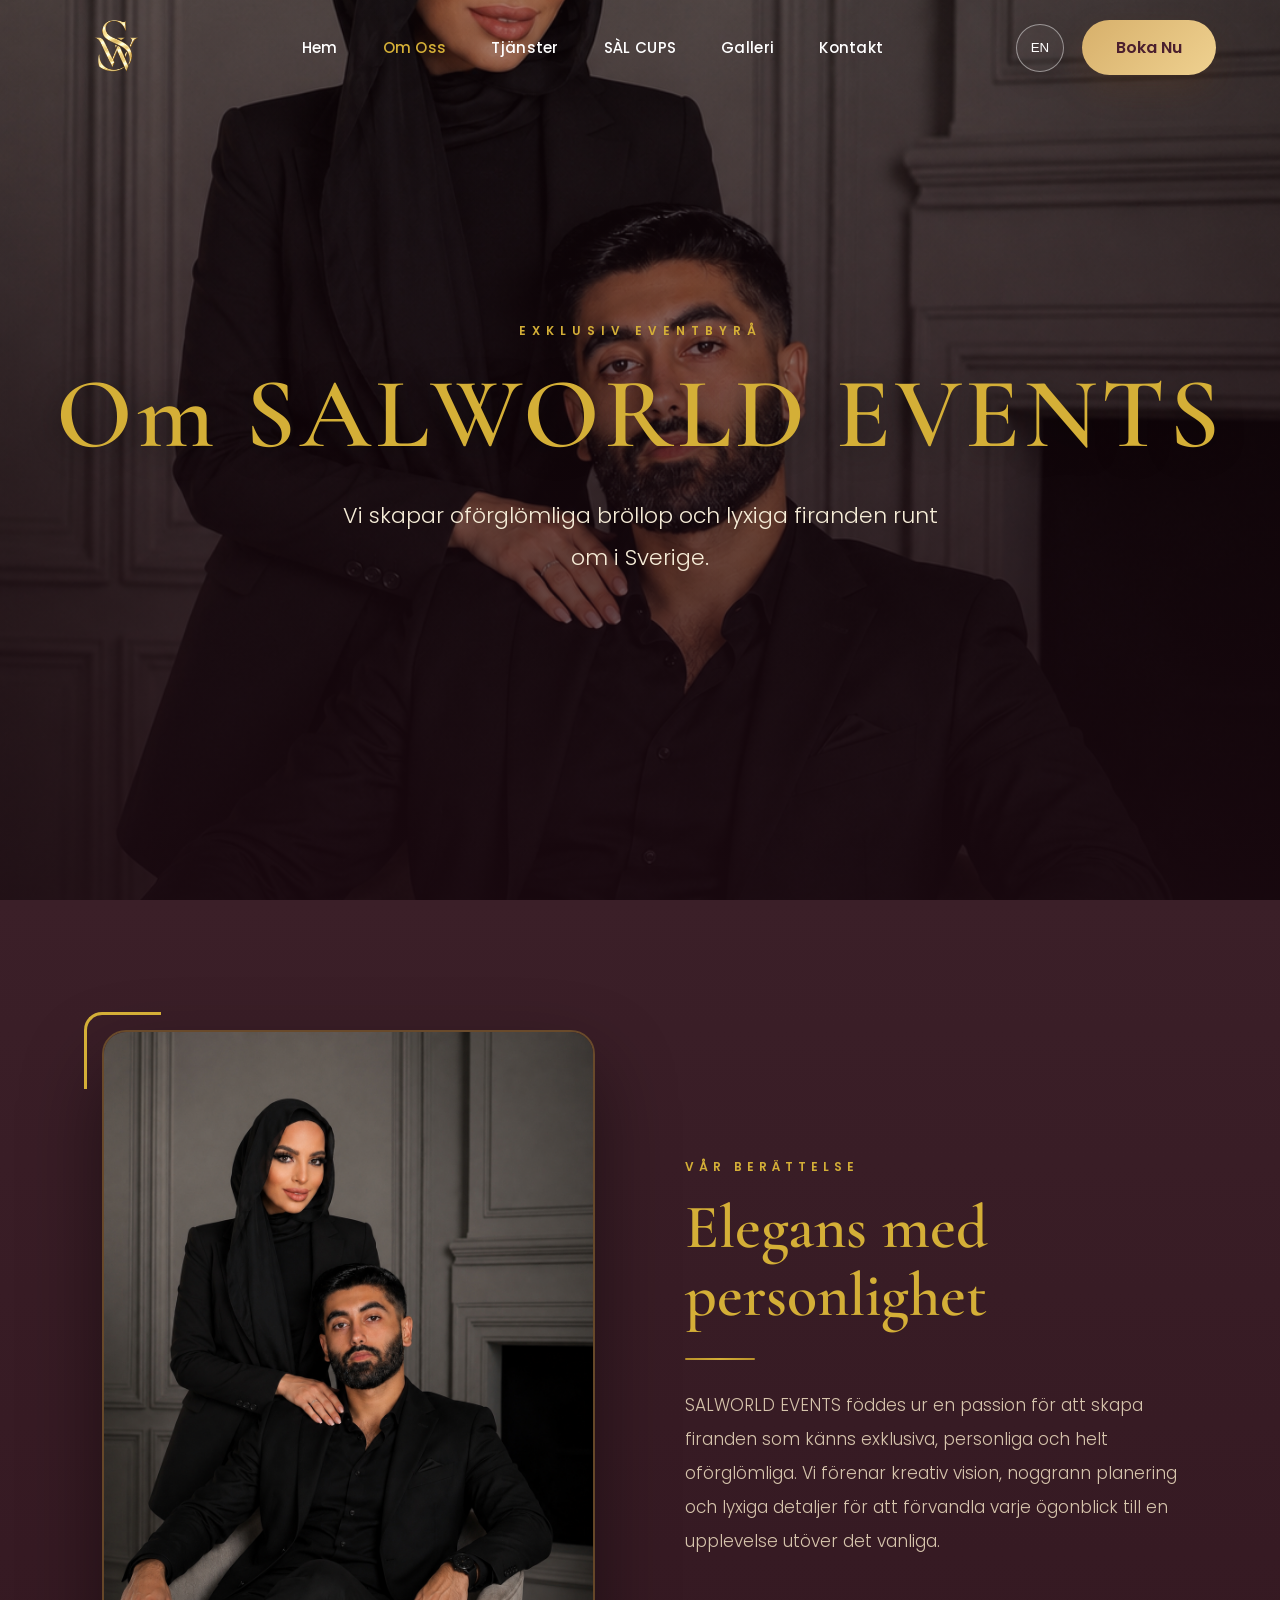
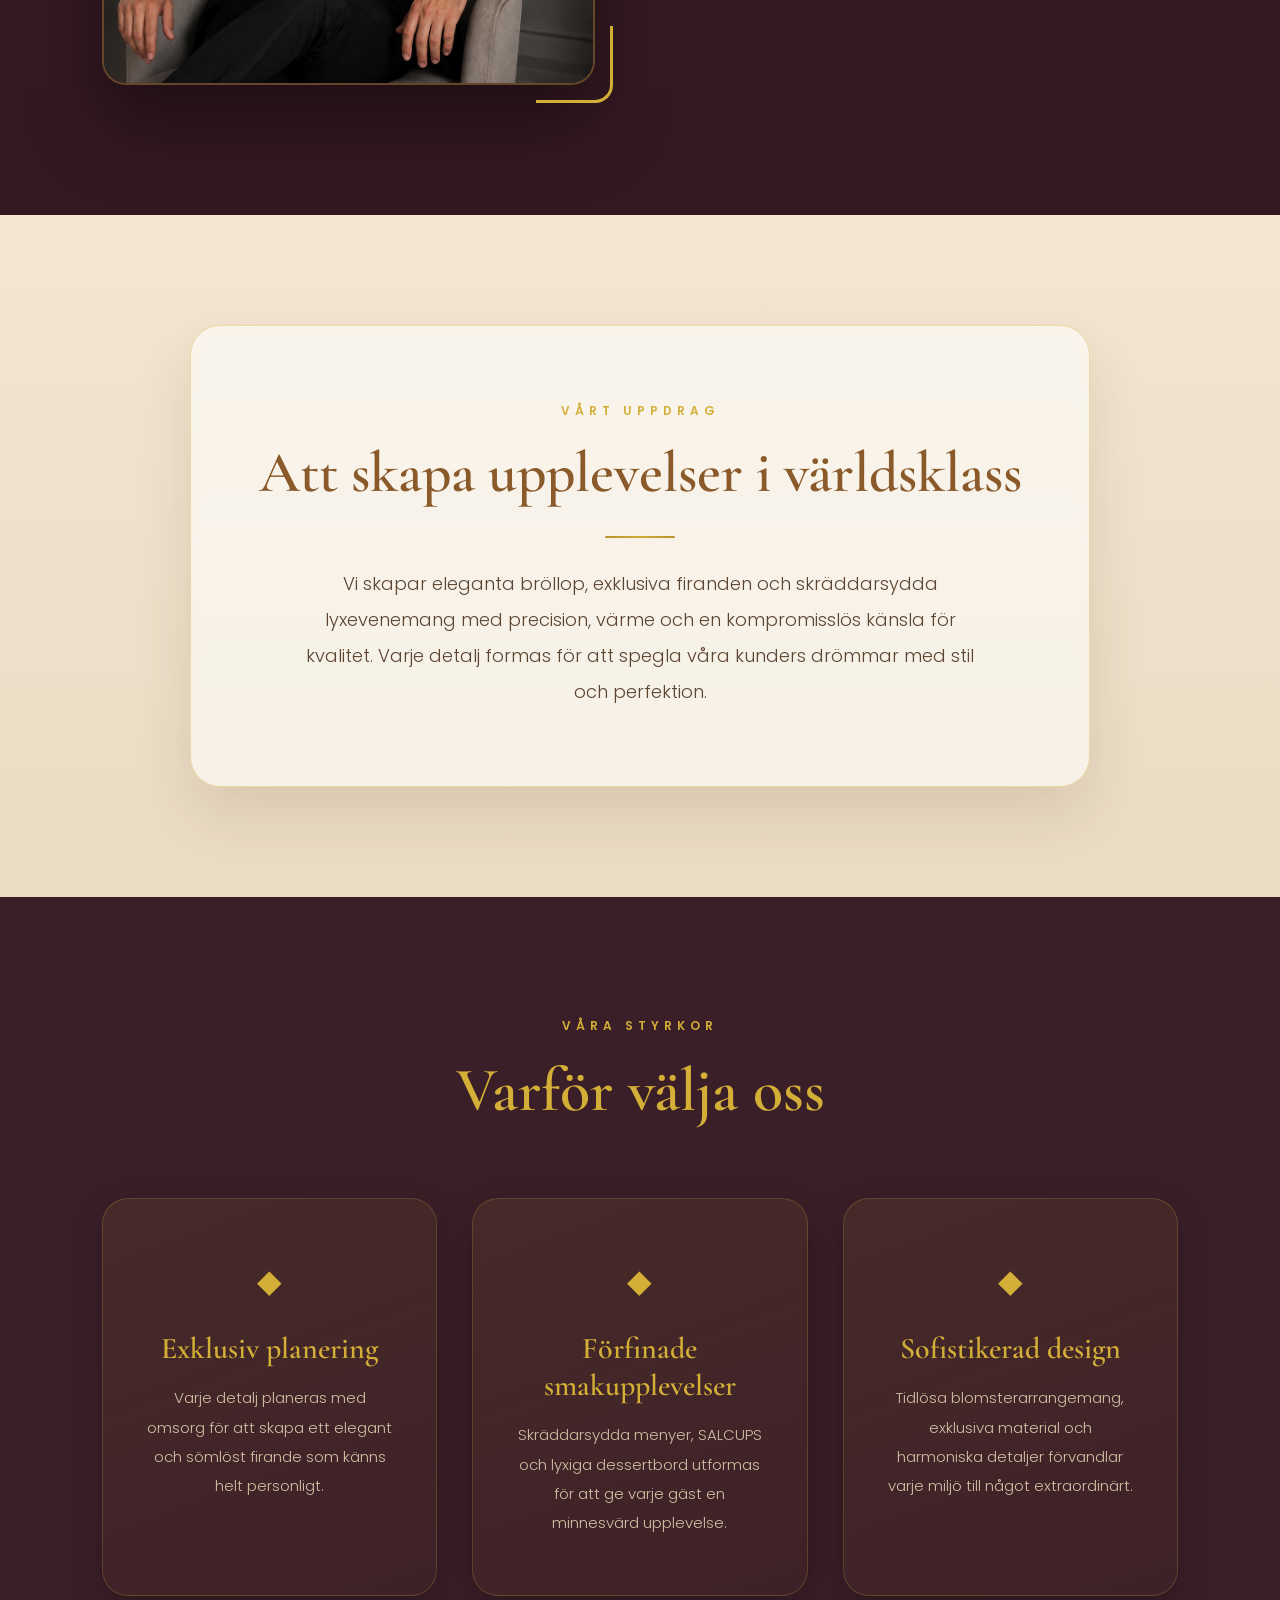
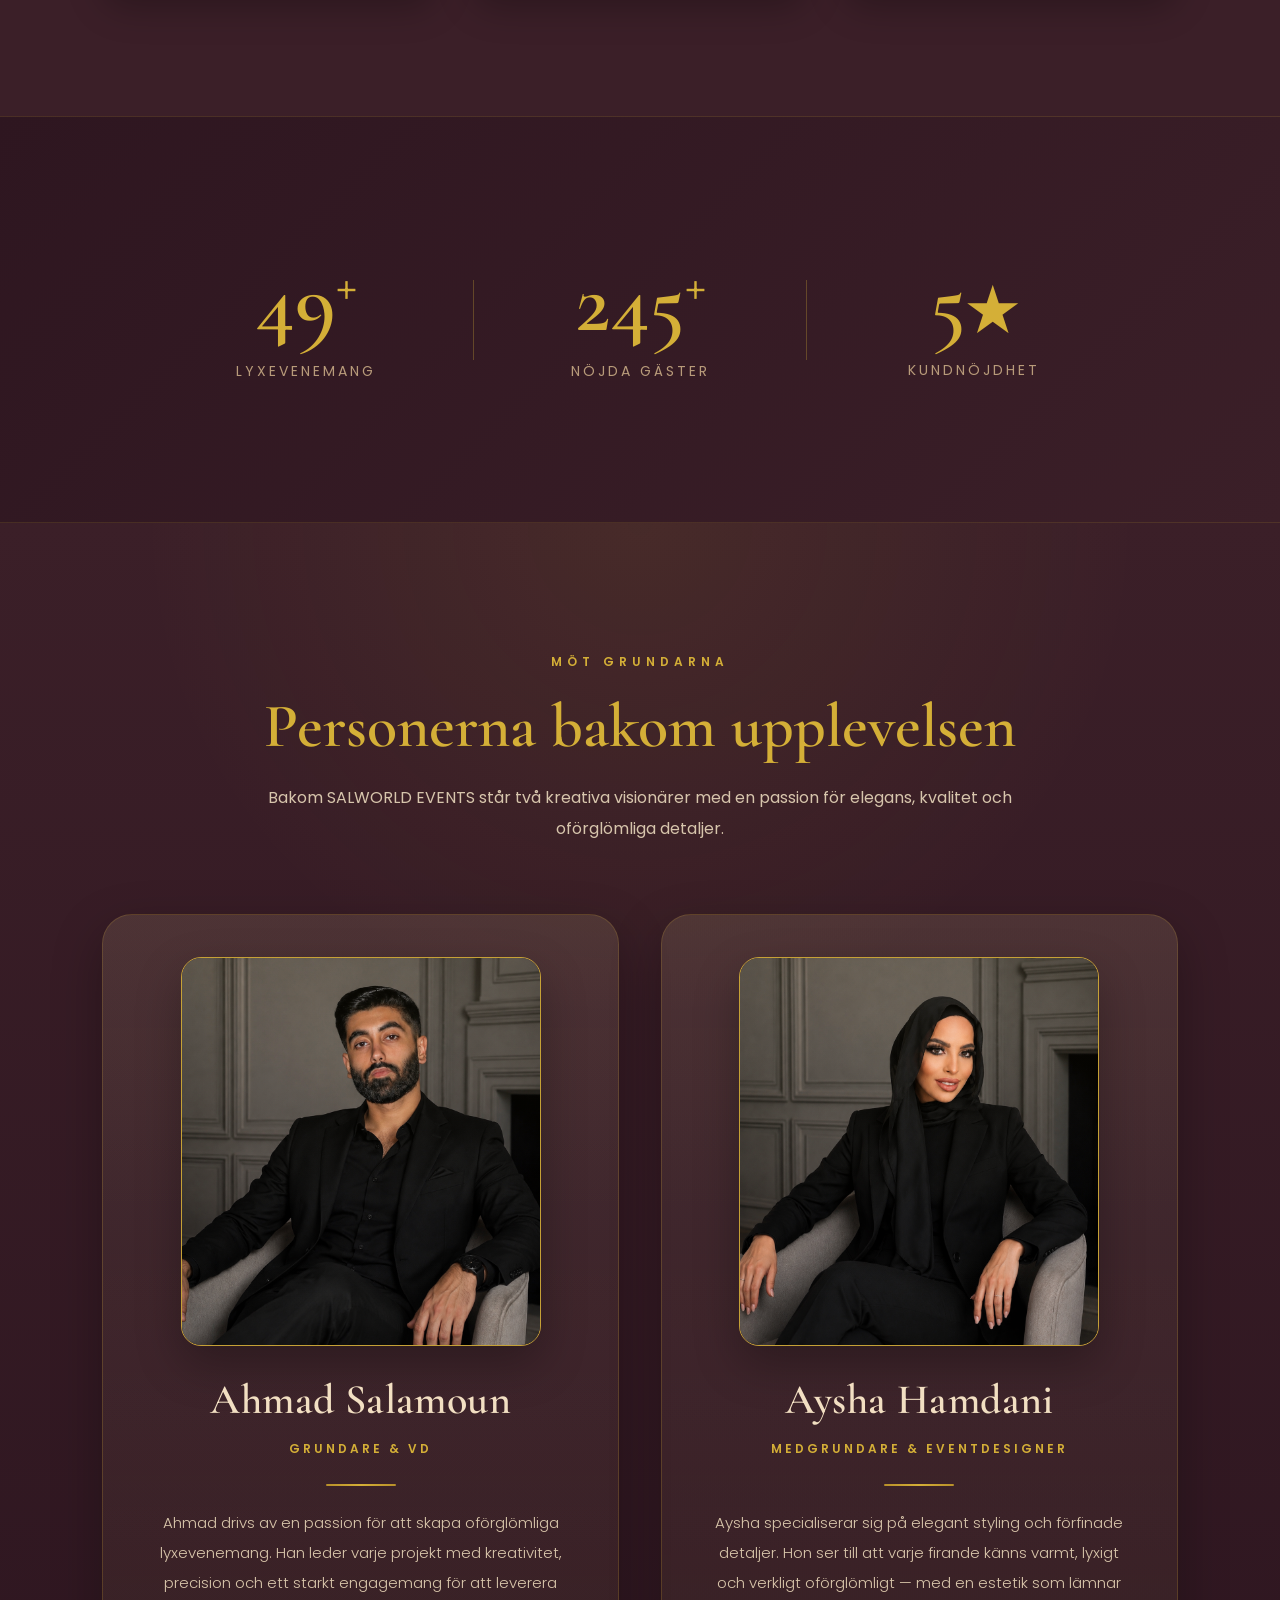
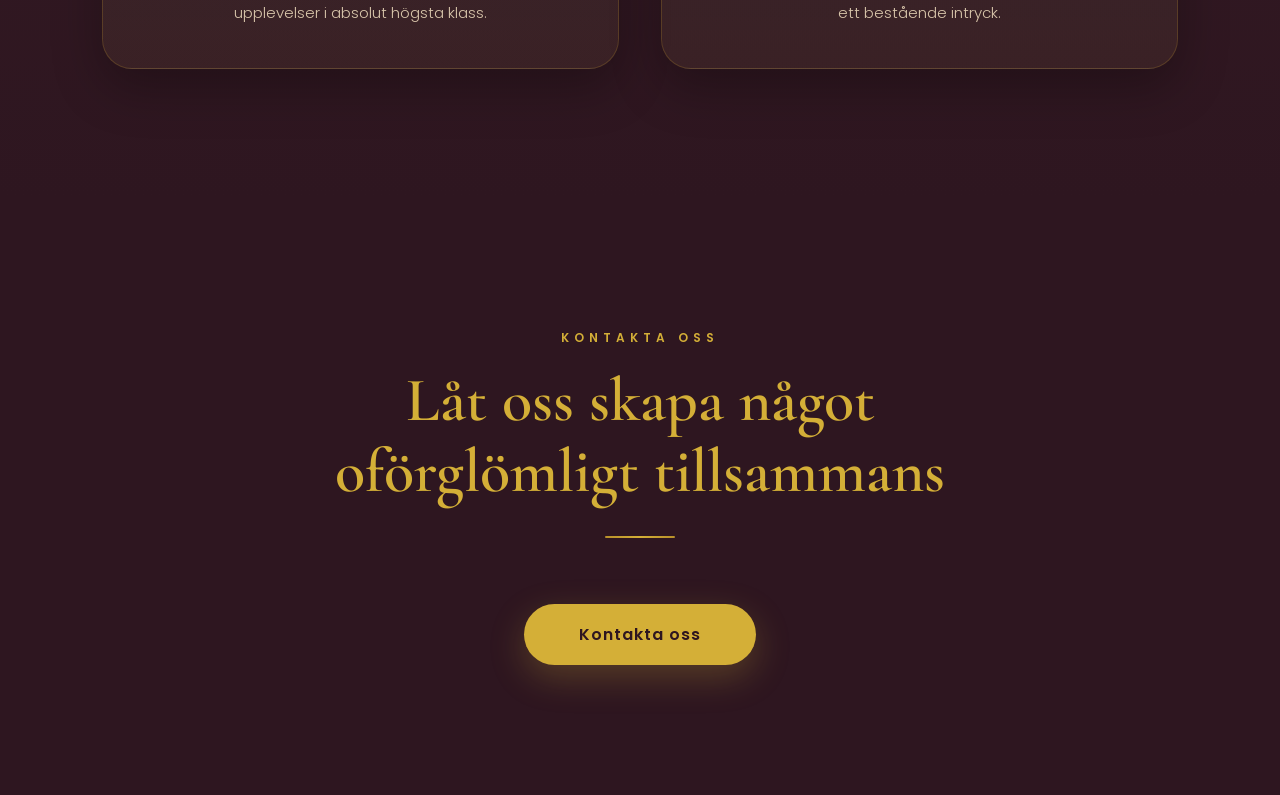
==== commit 11e3ea57: "feat: move SÀL CUPS back to index.html as dedicated section with hero, products grid and cart" ====
--- a/about.html
+++ b/about.html
@@ -26,7 +26,7 @@
                 <a href="index.html" data-sv="Hem" data-en="Home">Hem</a>
                 <a href="about.html" class="active" data-sv="Om Oss" data-en="About Us">Om Oss</a>
                 <a href="index.html#services" data-sv="Tjänster" data-en="Services">Tjänster</a>
-                <a href="salcups.html" data-sv="SÀL CUPS" data-en="SÀL CUPS">SÀL CUPS</a>
+                <a href="index.html#salcups" data-sv="SÀL CUPS" data-en="SÀL CUPS">SÀL CUPS</a>
                 <a href="index.html#gallery" data-sv="Galleri" data-en="Gallery">Galleri</a>
                 <a href="index.html#contact" data-sv="Kontakt" data-en="Contact">Kontakt</a>
             </nav>
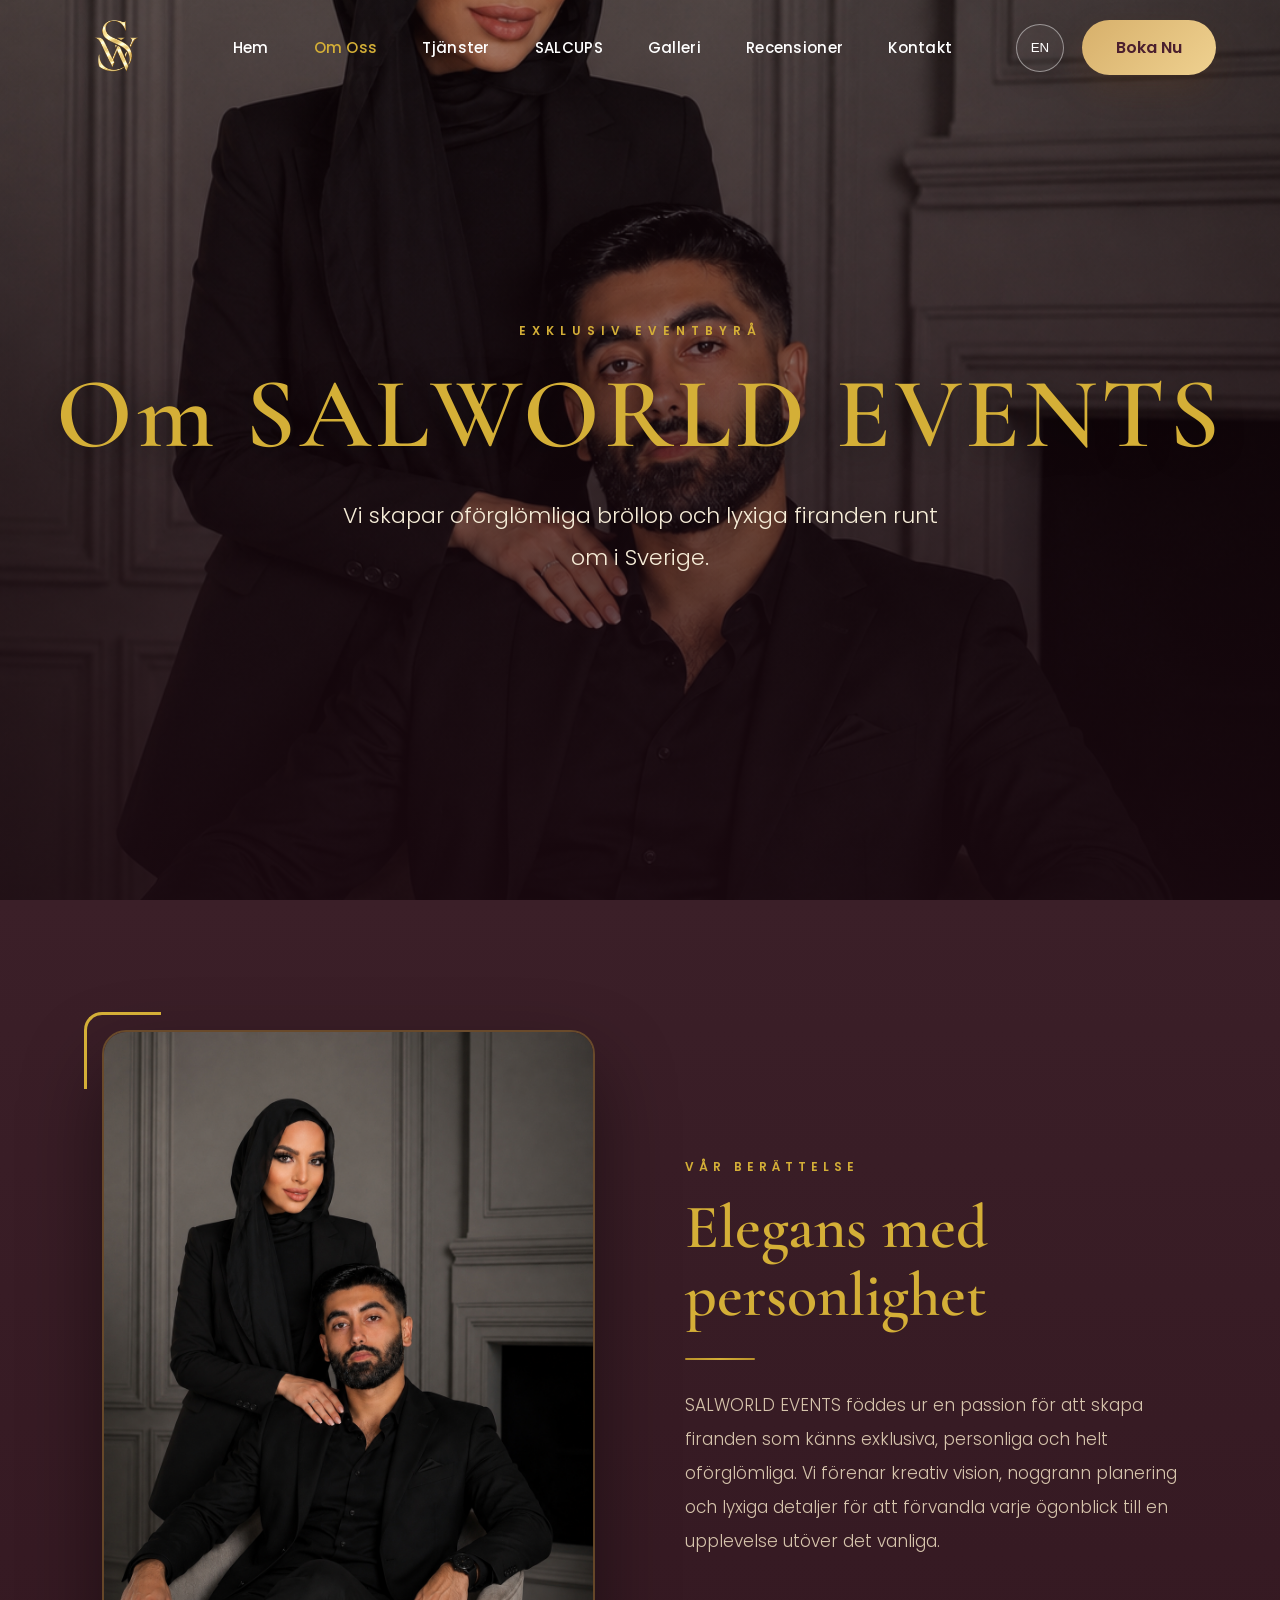
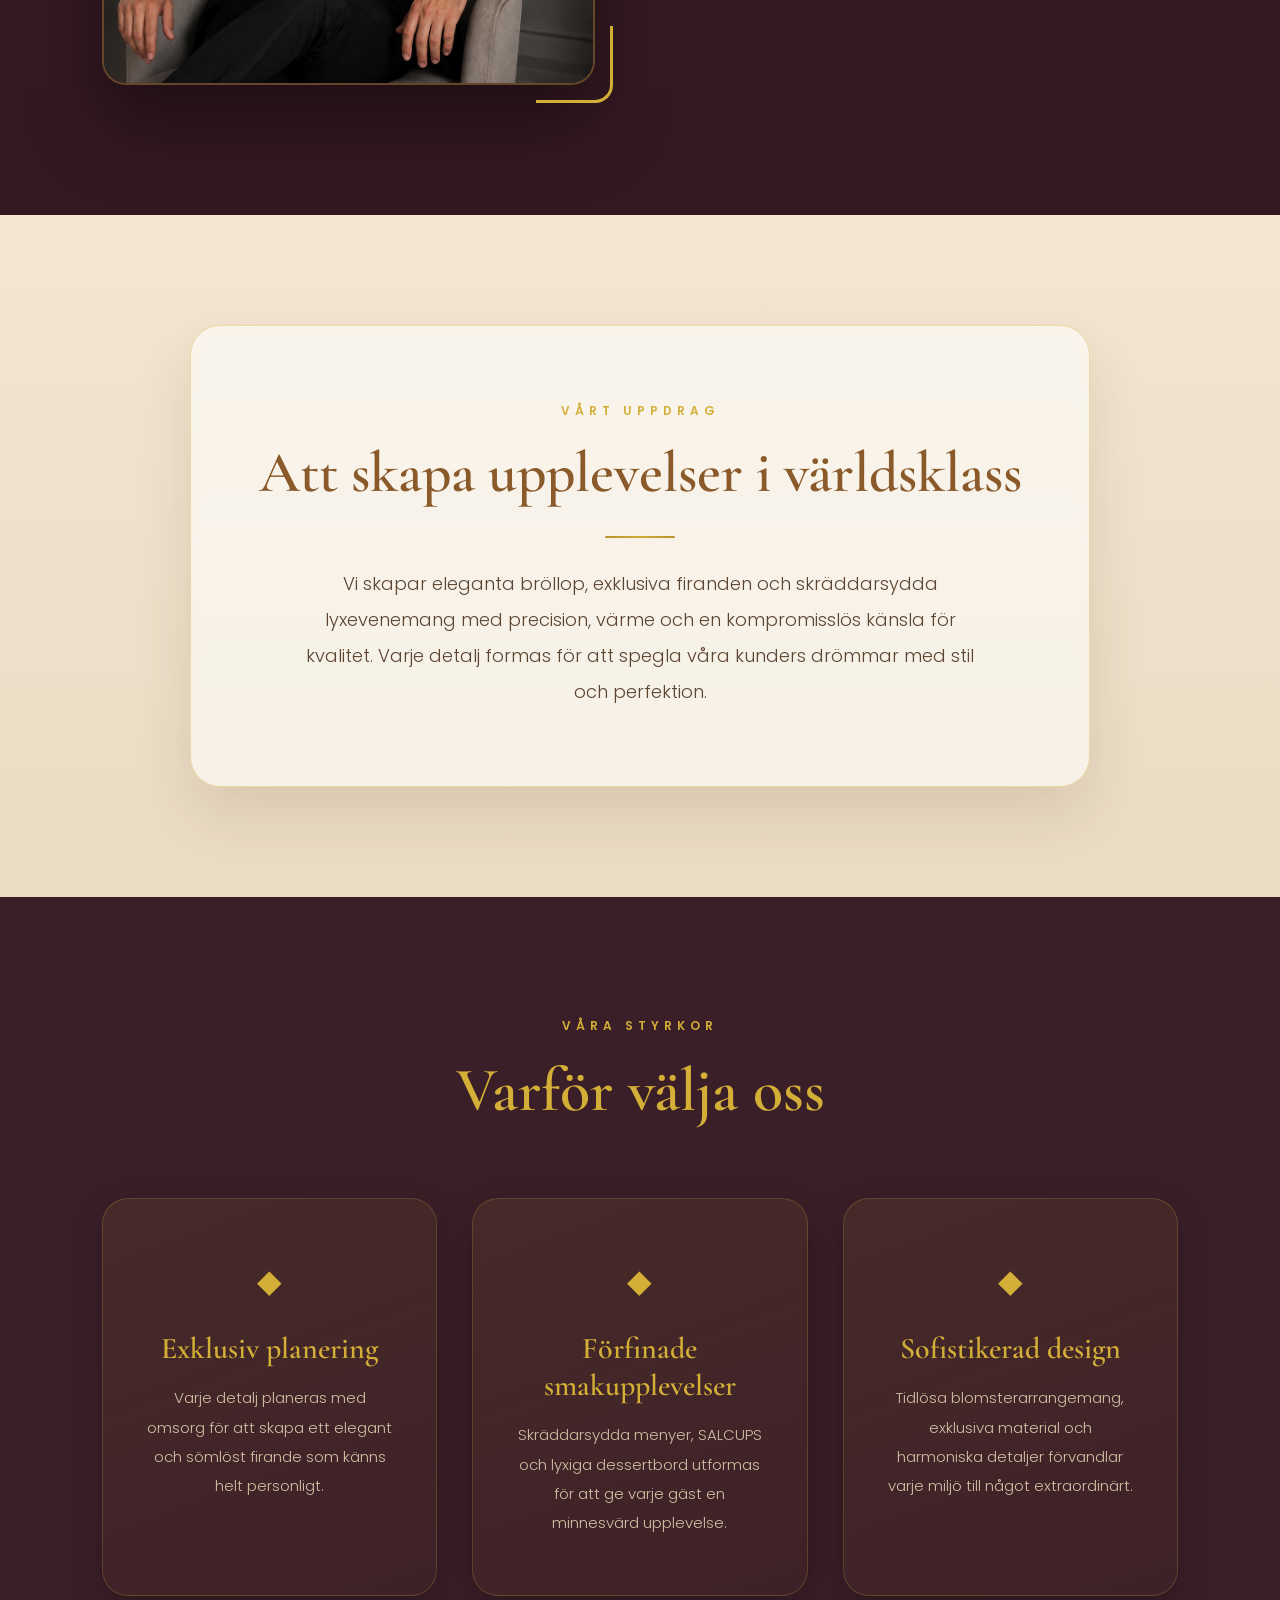
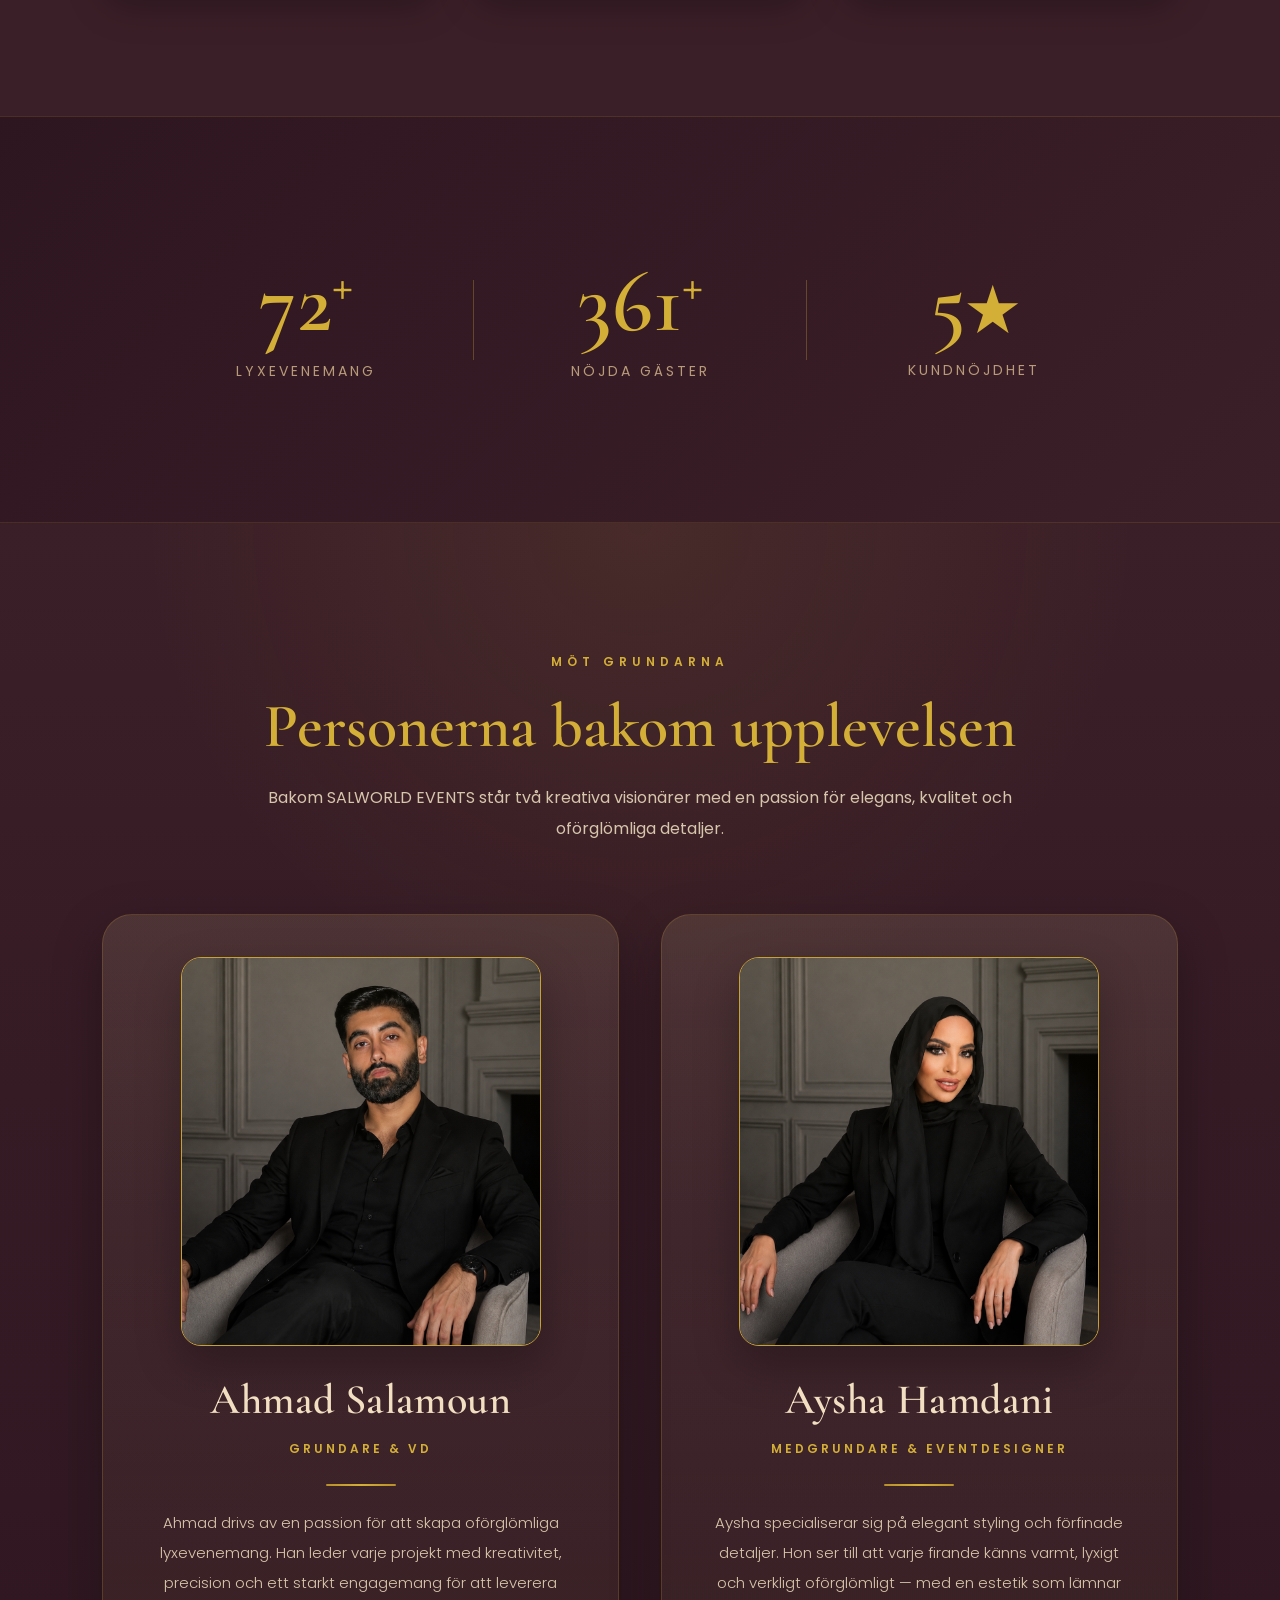
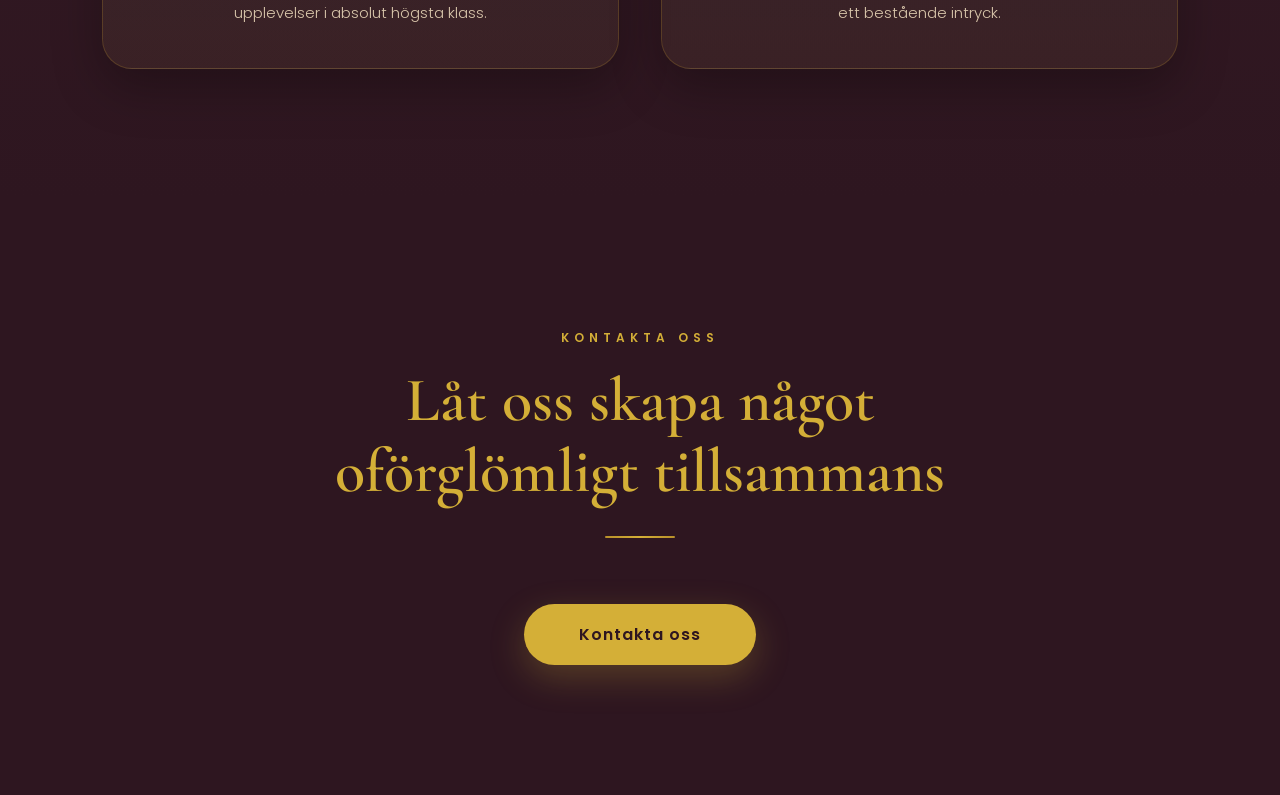
==== commit 68c9ae81: "Update about.html" ====
--- a/about.html
+++ b/about.html
@@ -25,10 +25,11 @@
             <nav class="navbar" id="nav">
                 <a href="index.html" data-sv="Hem" data-en="Home">Hem</a>
                 <a href="about.html" class="active" data-sv="Om Oss" data-en="About Us">Om Oss</a>
-                <a href="index.html#services" data-sv="Tjänster" data-en="Services">Tjänster</a>
-                <a href="index.html#salcups" data-sv="SÀL CUPS" data-en="SÀL CUPS">SÀL CUPS</a>
-                <a href="index.html#gallery" data-sv="Galleri" data-en="Gallery">Galleri</a>
-                <a href="index.html#contact" data-sv="Kontakt" data-en="Contact">Kontakt</a>
+                <a href="services.html" data-sv="Tjänster" data-en="Services">Tjänster</a>
+                <a href="salcups.html" data-sv="SALCUPS" data-en="SALCUPS">SALCUPS</a>
+                <a href="gallery.html" data-sv="Galleri" data-en="Gallery">Galleri</a>
+                <a href="reviews.html" data-sv="Recensioner" data-en="Reviews">Recensioner</a>
+                <a href="contact.html" data-sv="Kontakt" data-en="Contact">Kontakt</a>
             </nav>
 
             <div class="header-right">
@@ -77,7 +78,7 @@
             <span class="ab-eyebrow" data-sv="VÅRT UPPDRAG" data-en="OUR MISSION">VÅRT UPPDRAG</span>
             <h2 data-sv="Att skapa upplevelser i världsklass" data-en="Creating world-class experiences">Att skapa upplevelser i världsklass</h2>
             <div class="ab-gold-line"></div>
-            <p data-sv="Vi skapar eleganta bröllop, exklusiva firanden och skräddarsydda lyxevenemang med precision, värme och en kompromisslös känsla för kvalitet. Varje detalj formas för att spegla våra kunders drömmar med stil och perfektion." data-en="We create elegant weddings, exclusive celebrations and bespoke luxury events with precision, warmth and an uncompromising sense of quality. Every detail is shaped to reflect our clients’ dreams with style and perfection.">
+            <p data-sv="Vi skapar eleganta bröllop, exklusiva firanden och skräddarsydda lyxevenemang med precision, värme och en kompromisslös känsla för kvalitet. Varje detalj formas för att spegla våra kunders drömmar med stil och perfektion." data-en="We create elegant weddings, exclusive celebrations and bespoke luxury events with precision, warmth and an uncompromising sense of quality. Every detail is shaped to reflect our clients' dreams with style and perfection.">
                 Vi skapar eleganta bröllop, exklusiva firanden och skräddarsydda lyxevenemang
                 med precision, värme och en kompromisslös känsla för kvalitet. Varje detalj formas
                 för att spegla våra kunders drömmar med stil och perfektion.
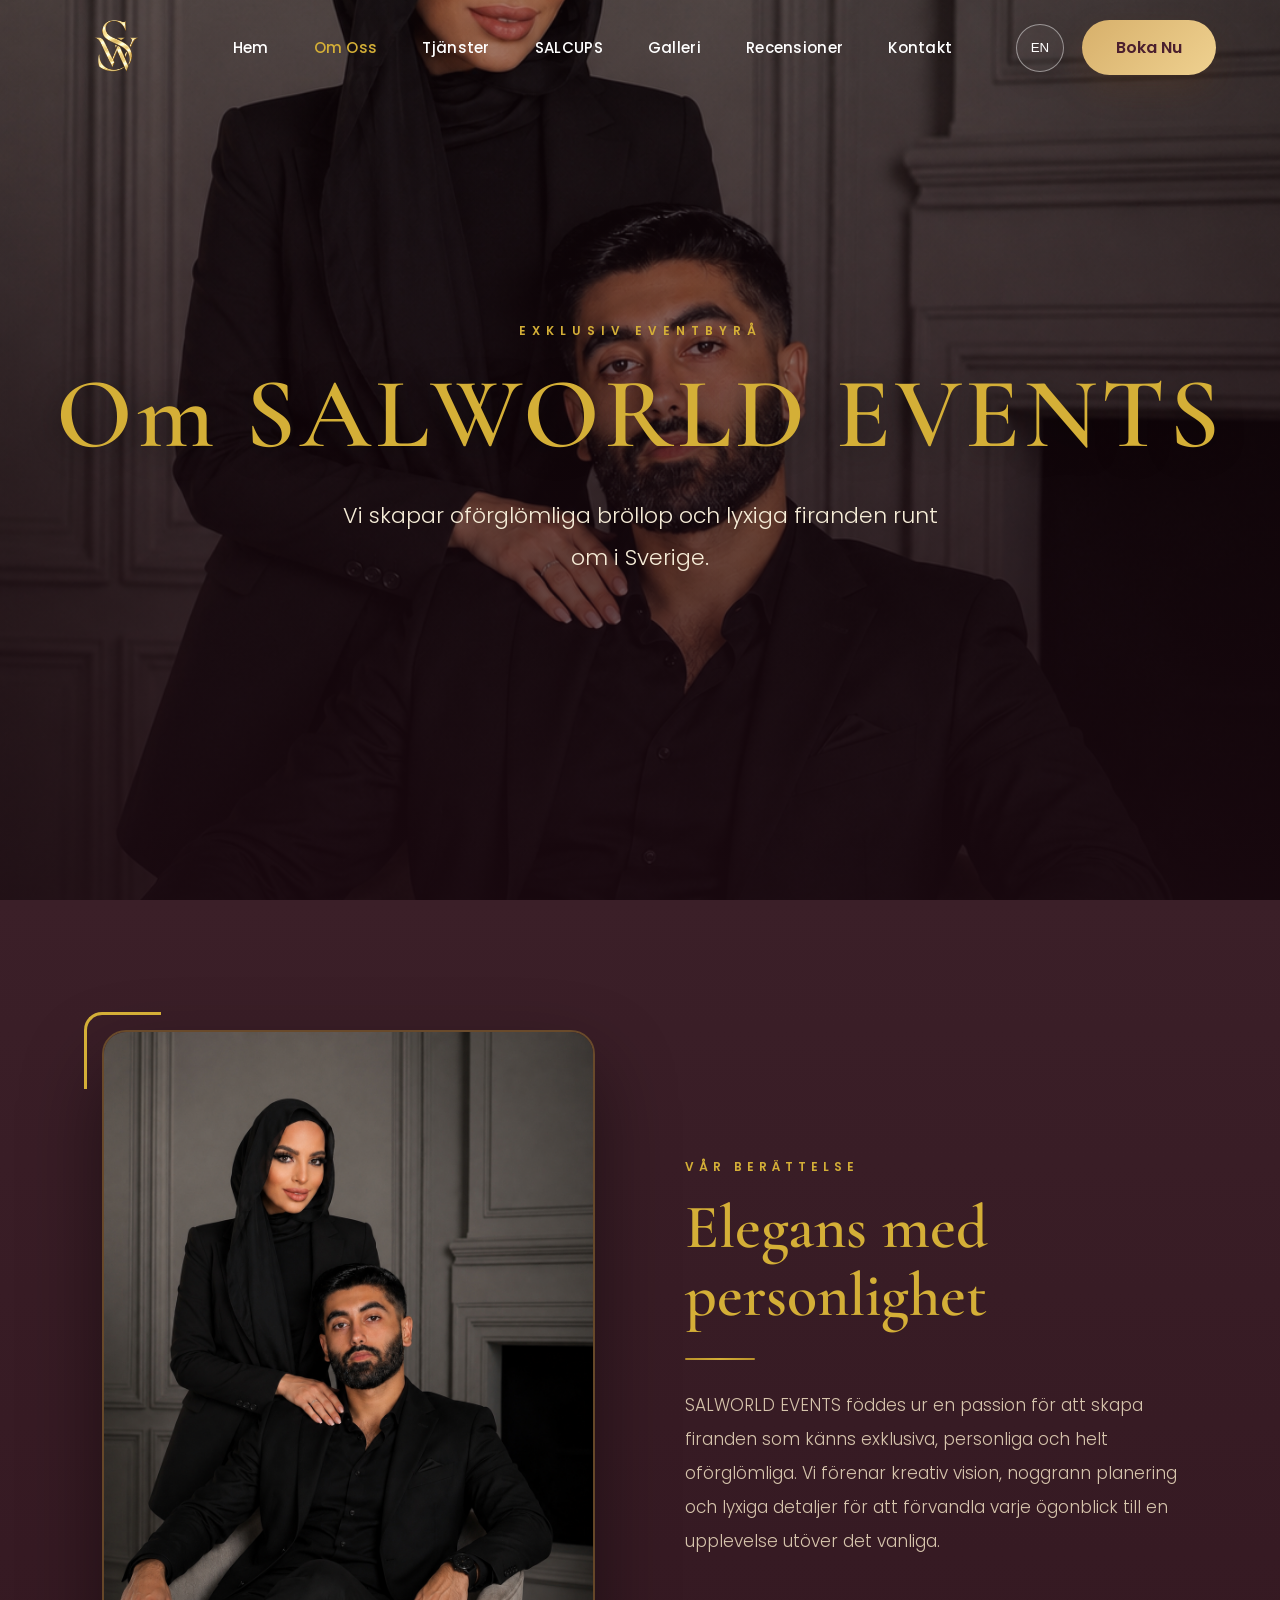
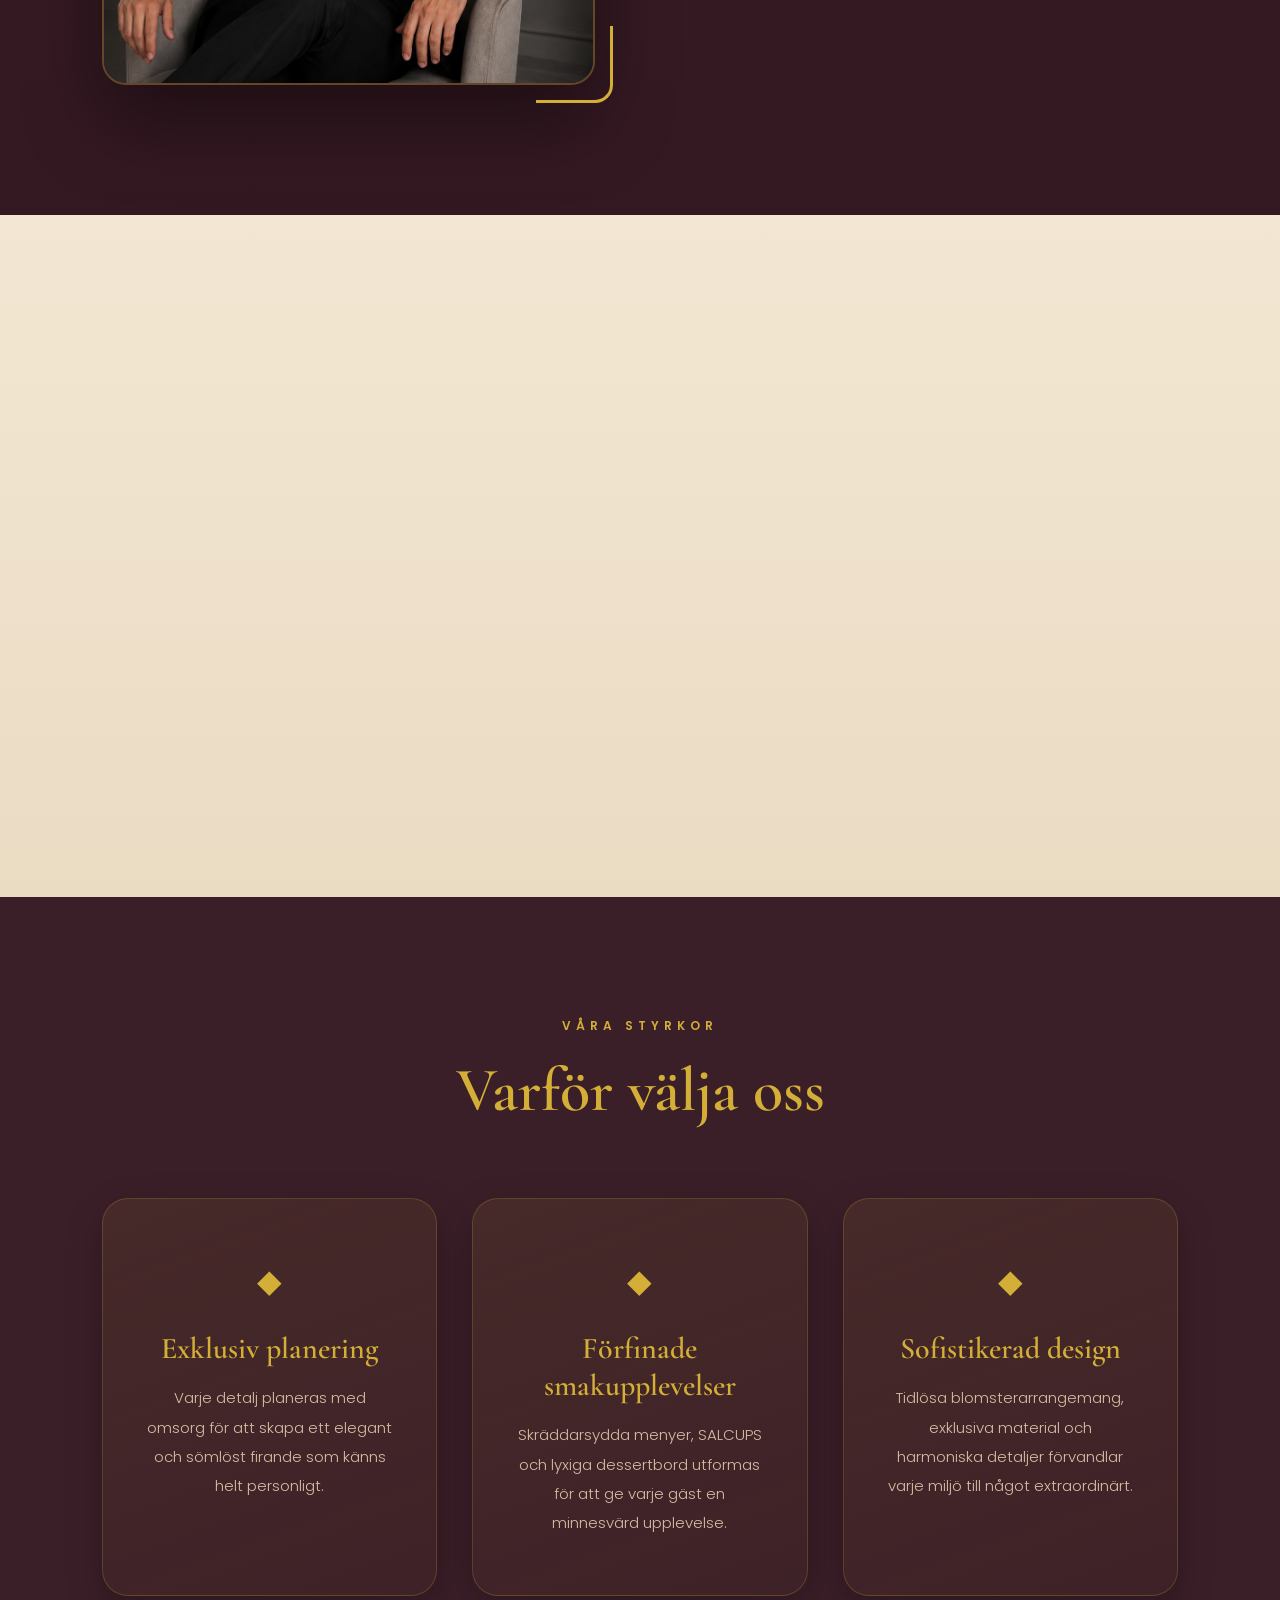
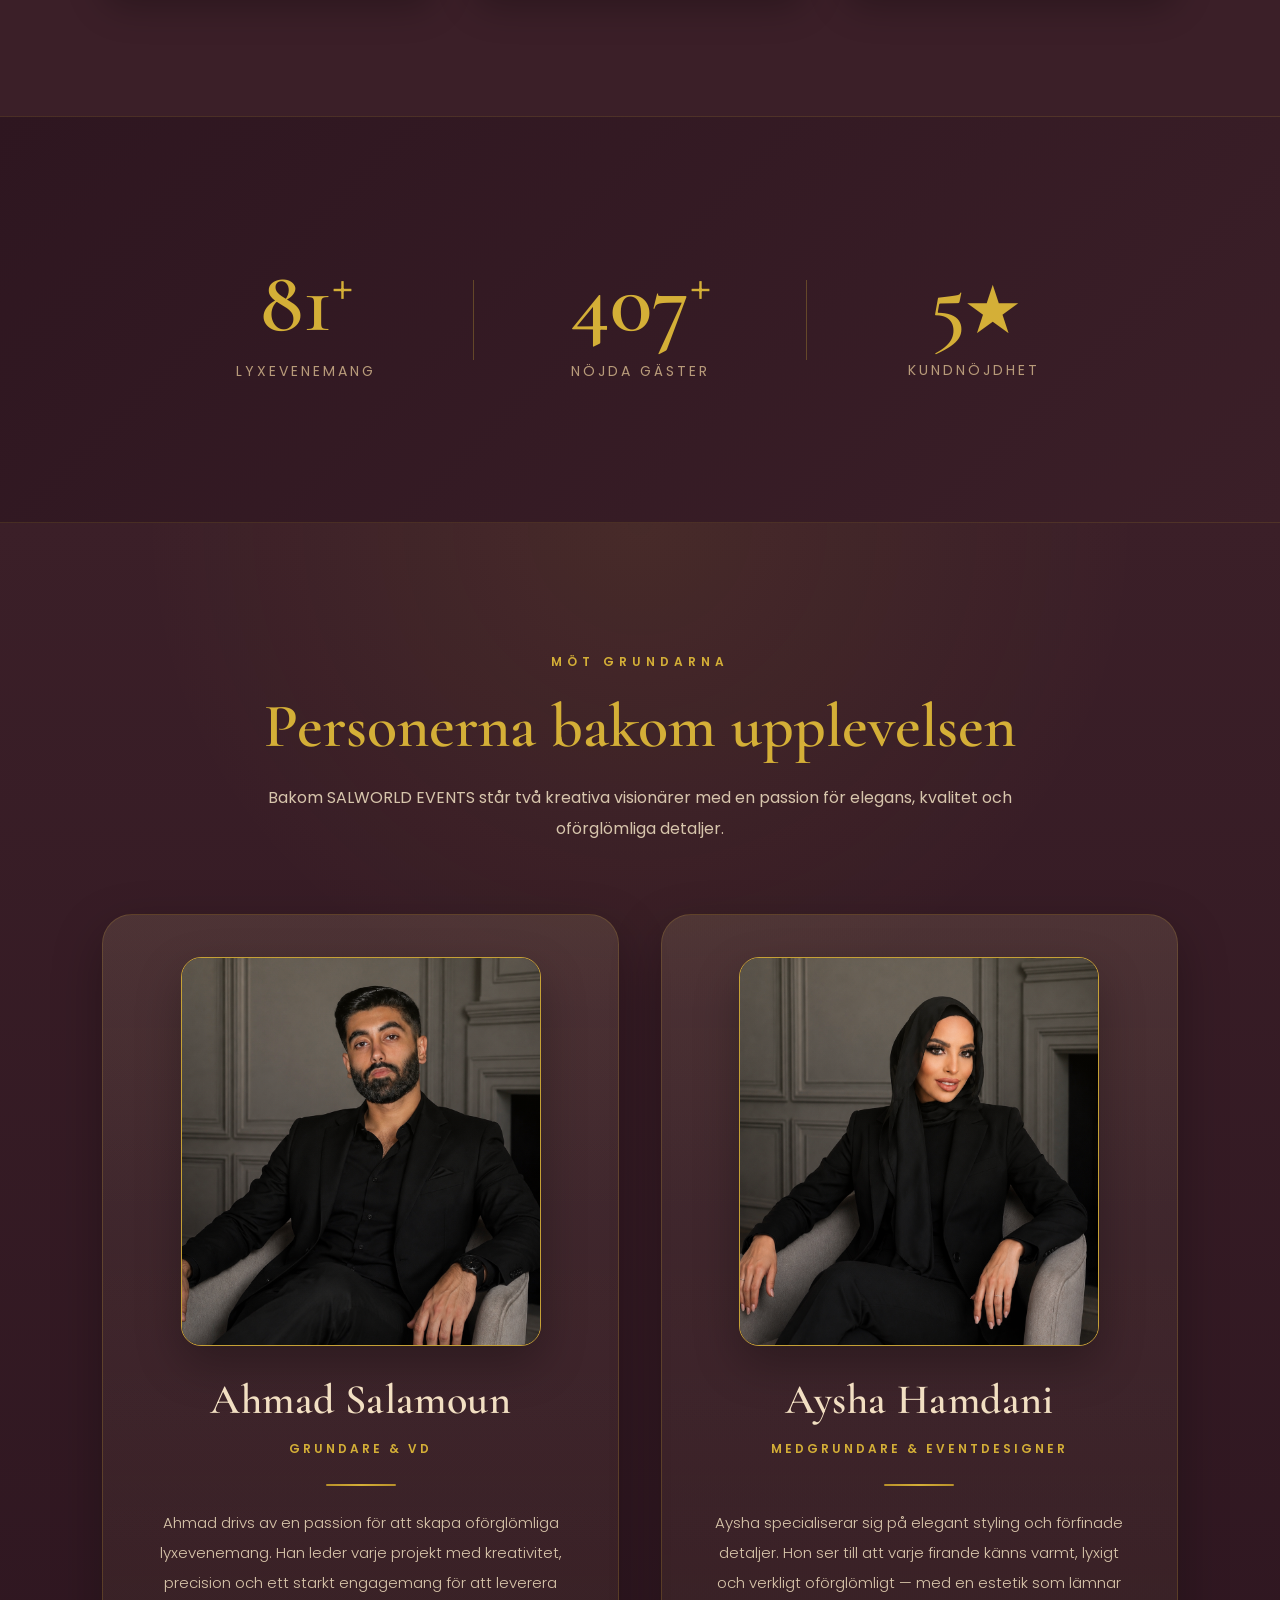
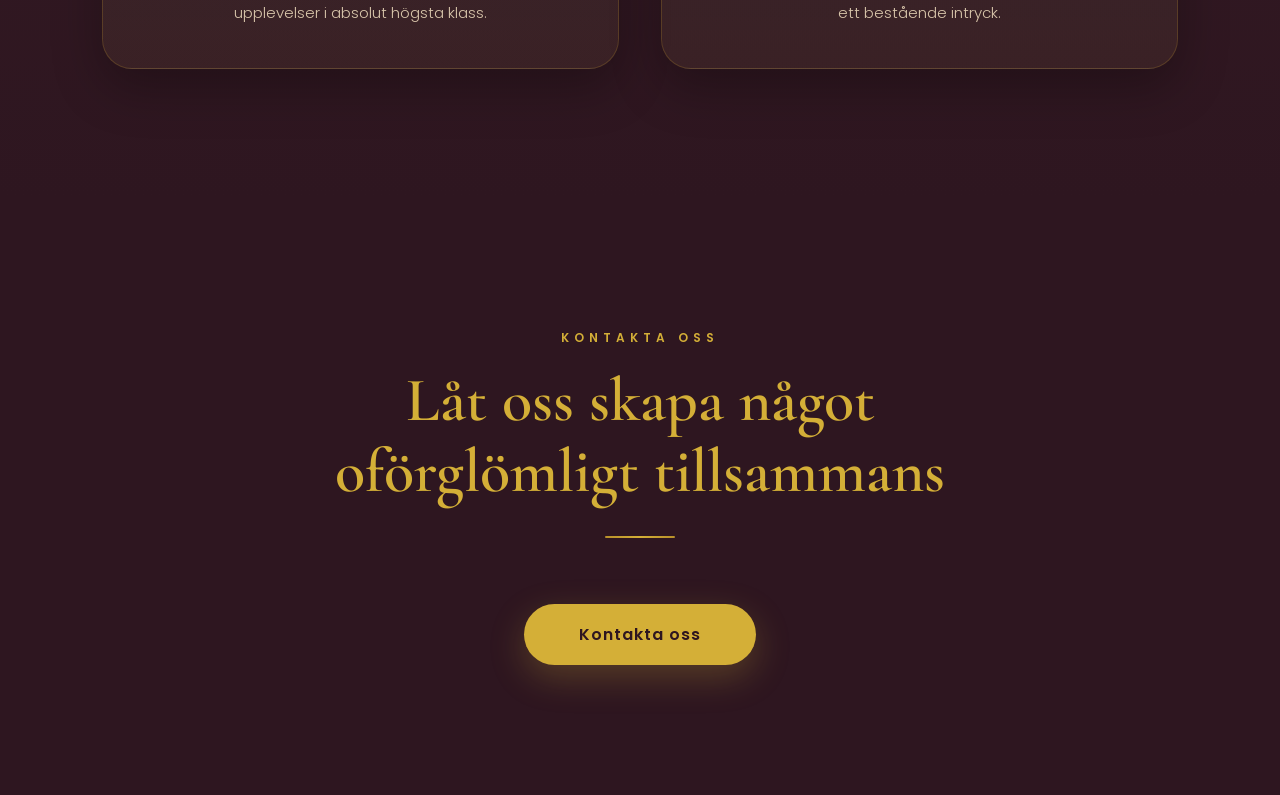
==== commit def4f138: "Fix about page Tjanster link to tjanster.html" ====
--- a/about.html
+++ b/about.html
@@ -2,8 +2,10 @@
 <html lang="sv">
 
 <head>
+
     <meta charset="UTF-8">
     <meta name="viewport" content="width=device-width, initial-scale=1.0">
+
     <title>Om Oss | SALWORLD EVENTS</title>
     <link rel="preconnect" href="https://fonts.googleapis.com">
     <link rel="preconnect" href="https://fonts.gstatic.com" crossorigin>
@@ -25,7 +27,7 @@
             <nav class="navbar" id="nav">
                 <a href="index.html" data-sv="Hem" data-en="Home">Hem</a>
                 <a href="about.html" class="active" data-sv="Om Oss" data-en="About Us">Om Oss</a>
-                <a href="services.html" data-sv="Tjänster" data-en="Services">Tjänster</a>
+                <a href="tjanster.html" data-sv="Tjänster" data-en="Services">Tjänster</a>
                 <a href="salcups.html" data-sv="SALCUPS" data-en="SALCUPS">SALCUPS</a>
                 <a href="gallery.html" data-sv="Galleri" data-en="Gallery">Galleri</a>
                 <a href="reviews.html" data-sv="Recensioner" data-en="Reviews">Recensioner</a>
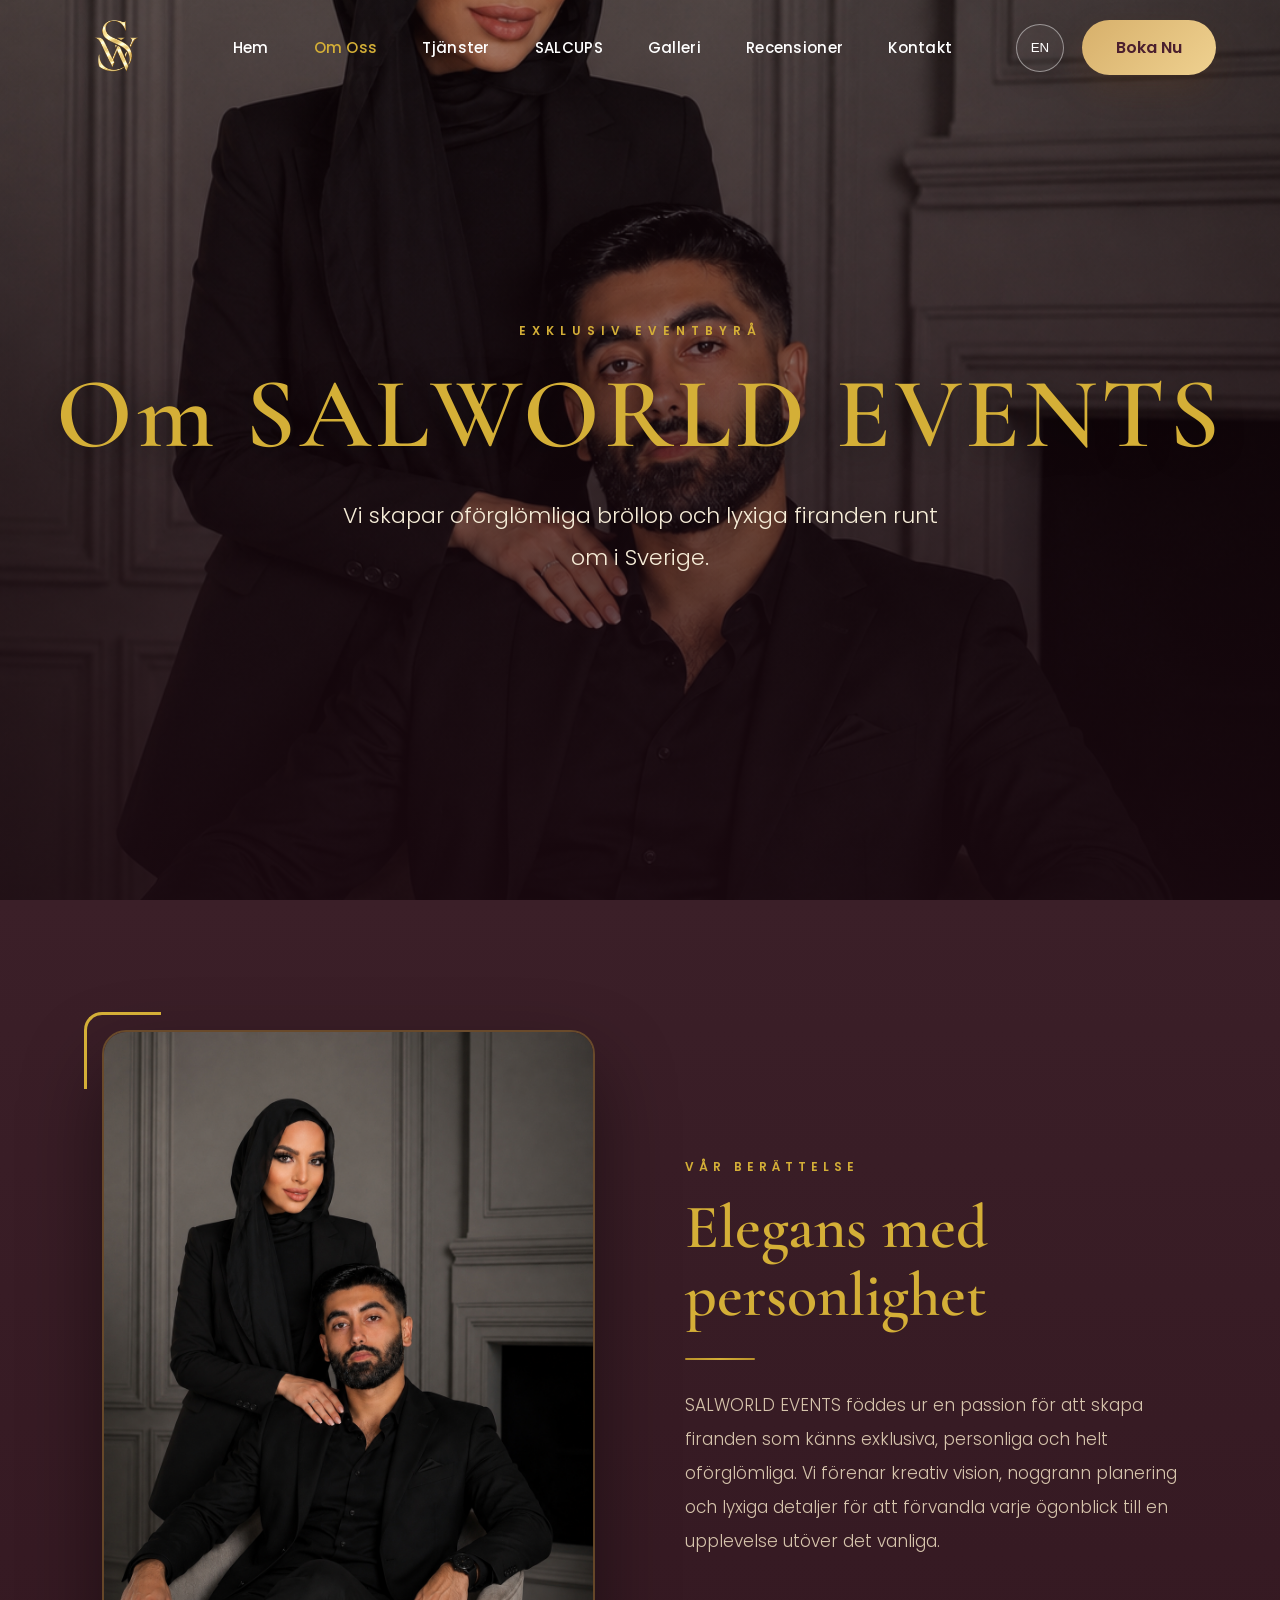
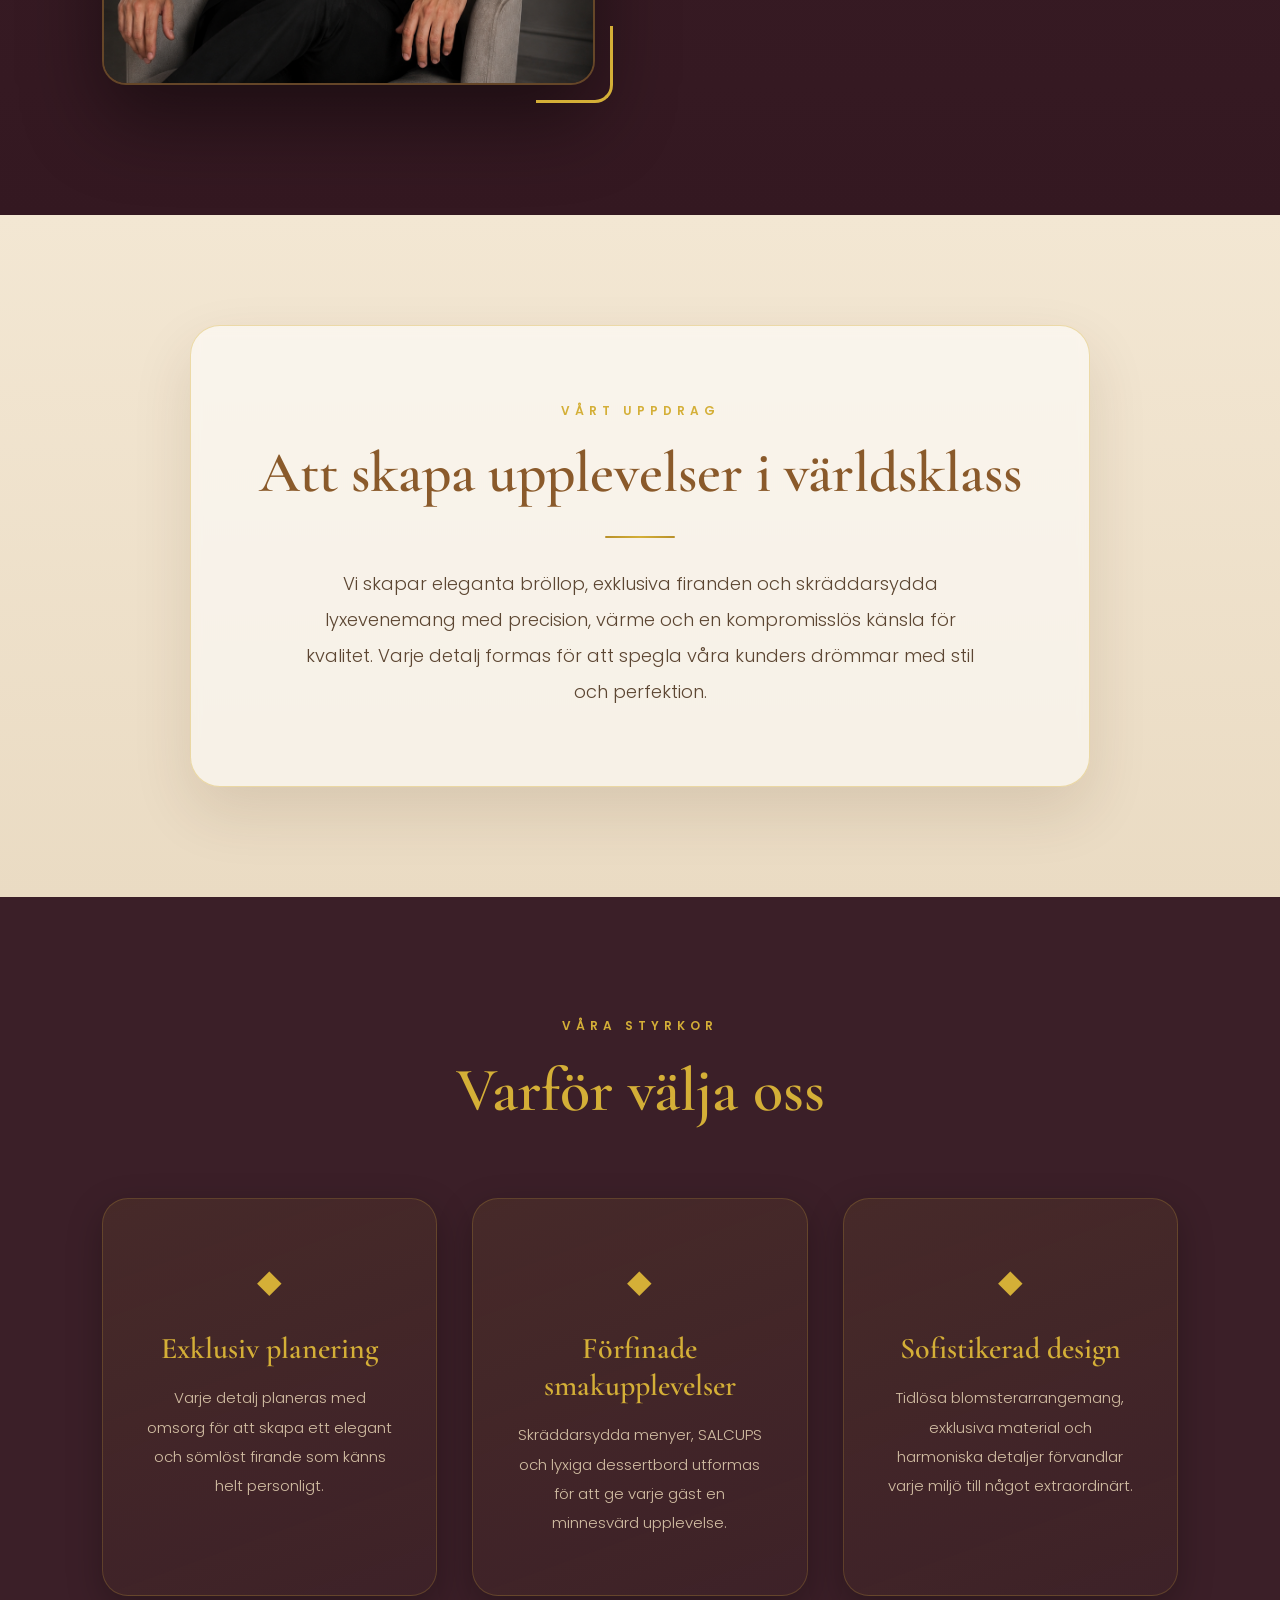
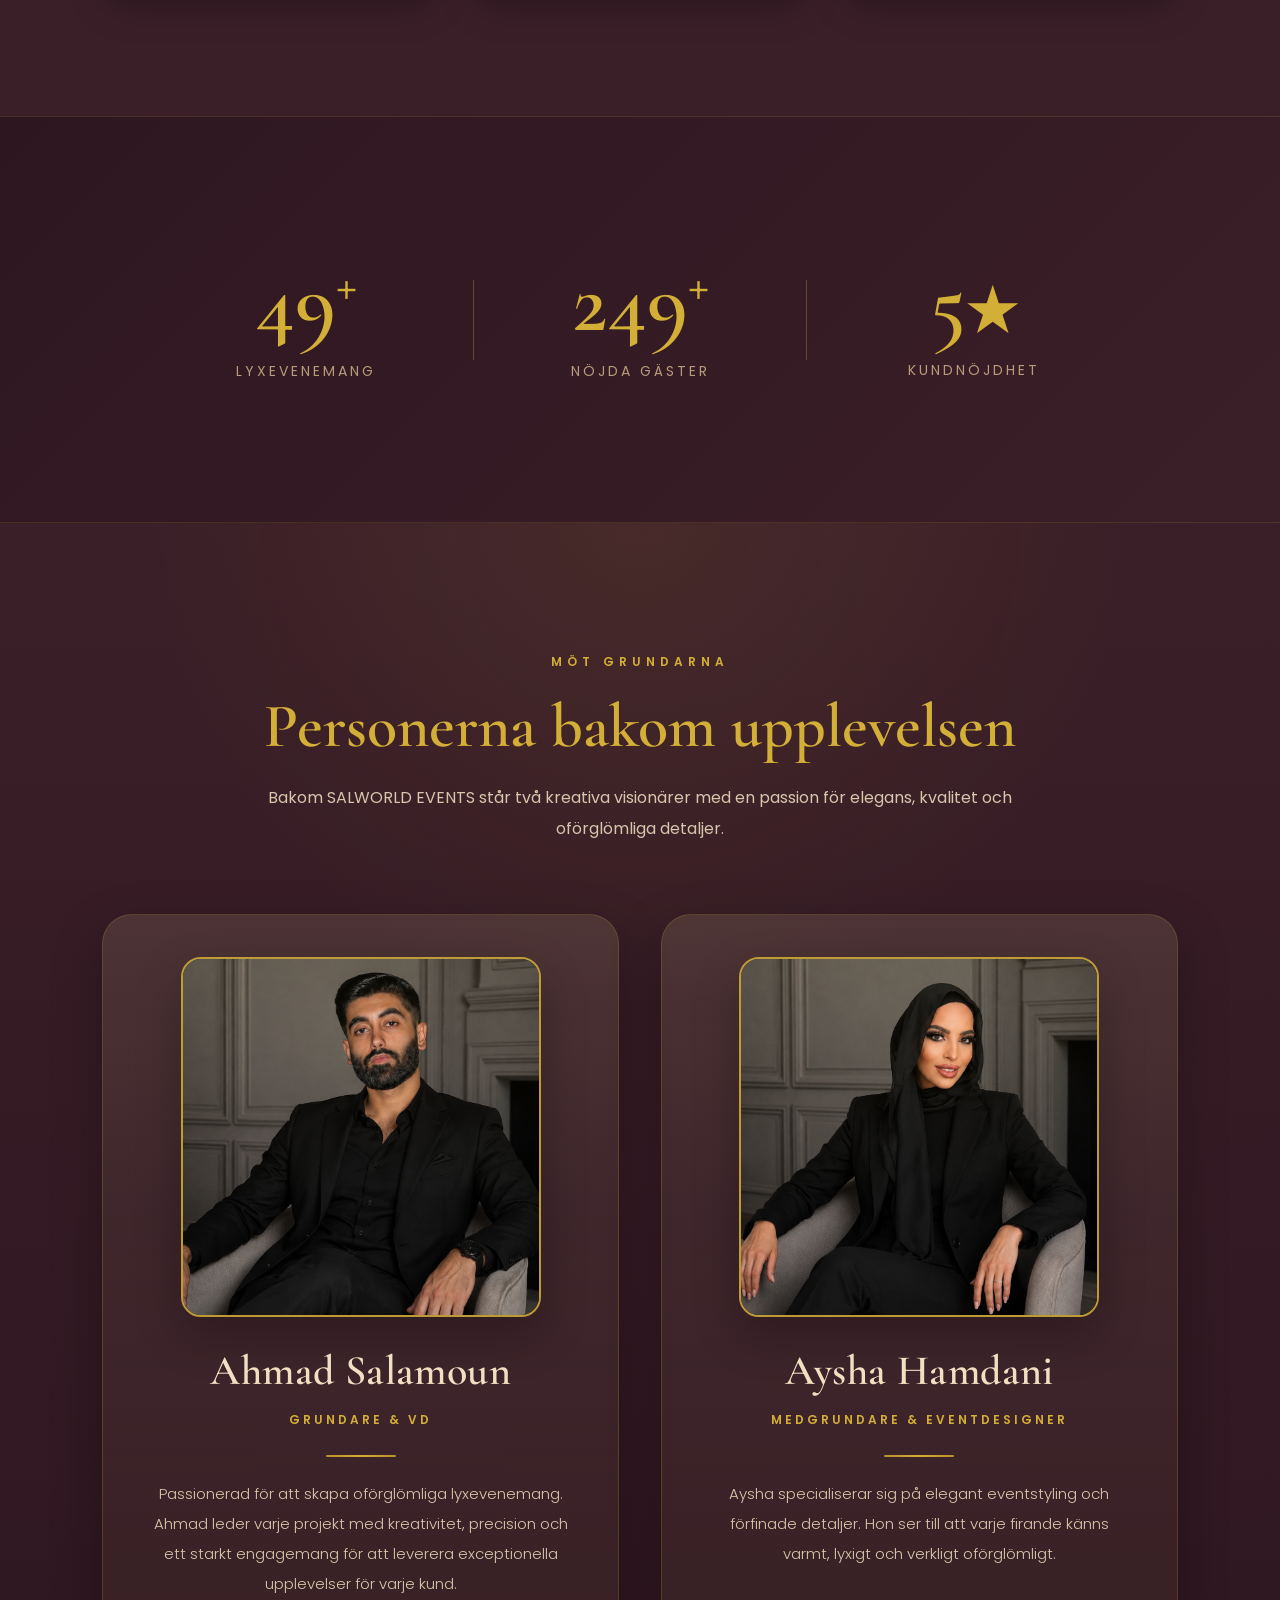
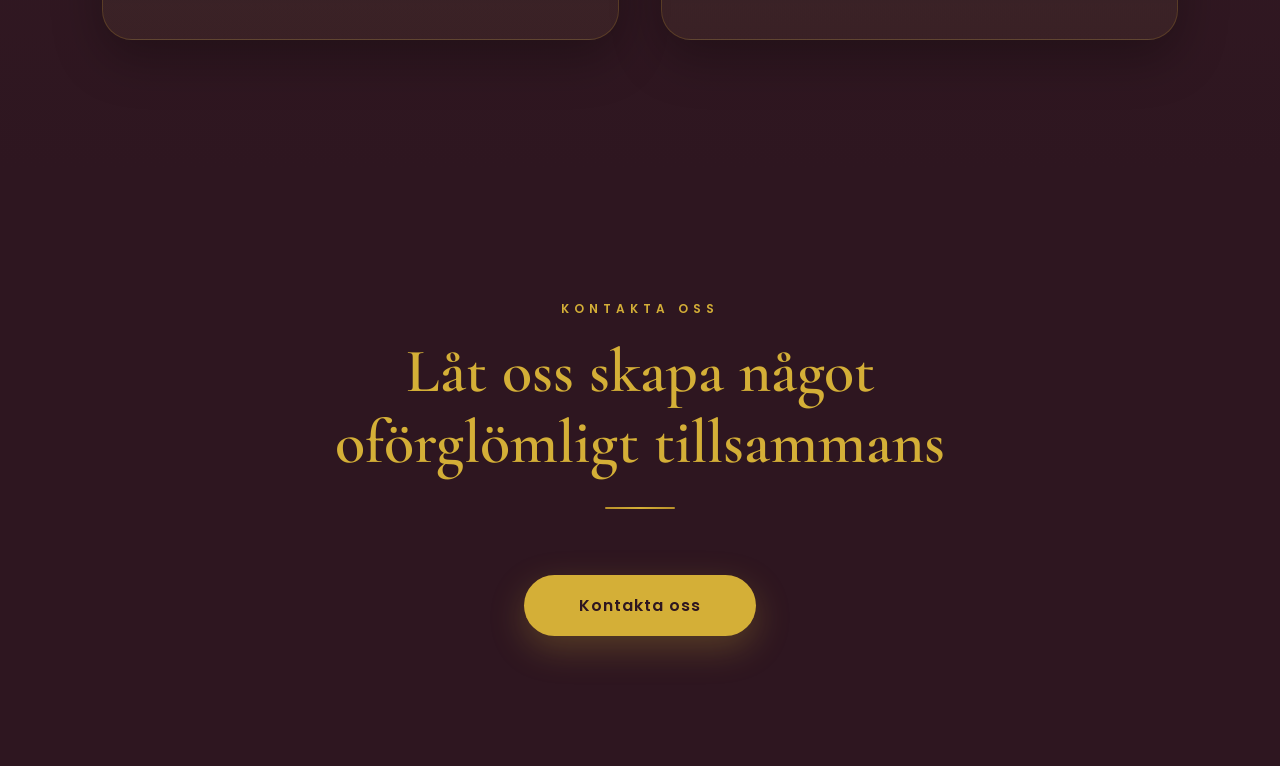
==== commit ad0ef023: "Update Om Oss team section with exact Swedish text and refined photo styling" ====
--- a/about.html
+++ b/about.html
@@ -186,9 +186,9 @@
                     <span class="ab-profile-role">Grundare &amp; VD</span>
                     <div class="ab-gold-line ab-profile-line"></div>
                     <p>
-                        Ahmad drivs av en passion för att skapa oförglömliga lyxevenemang.
-                        Han leder varje projekt med kreativitet, precision och ett starkt
-                        engagemang för att leverera upplevelser i absolut högsta klass.
+                        Passionerad för att skapa oförglömliga lyxevenemang. Ahmad leder varje projekt
+                        med kreativitet, precision och ett starkt engagemang för att leverera
+                        exceptionella upplevelser för varje kund.
                     </p>
                 </div>
             </article>
@@ -202,9 +202,9 @@
                     <span class="ab-profile-role">Medgrundare &amp; Eventdesigner</span>
                     <div class="ab-gold-line ab-profile-line"></div>
                     <p>
-                        Aysha specialiserar sig på elegant styling och förfinade detaljer.
+                        Aysha specialiserar sig på elegant eventstyling och förfinade detaljer.
                         Hon ser till att varje firande känns varmt, lyxigt och verkligt
-                        oförglömligt — med en estetik som lämnar ett bestående intryck.
+                        oförglömligt.
                     </p>
                 </div>
             </article>
--- a/css/about.css
+++ b/css/about.css
@@ -421,10 +421,10 @@
 .ab-profile-photo {
     width: 100%;
     max-width: 360px;
-    aspect-ratio: 1 / 1.08;
+    aspect-ratio: 1 / 1;
     object-fit: cover;
     border-radius: 20px;
-    border: 1.5px solid rgba(212, 175, 55, 0.9);
+    border: 2px solid rgba(212, 175, 55, 0.85);
     box-shadow: 0 18px 45px rgba(0, 0, 0, 0.28);
     transition: transform 0.45s ease, box-shadow 0.45s ease;
 }
